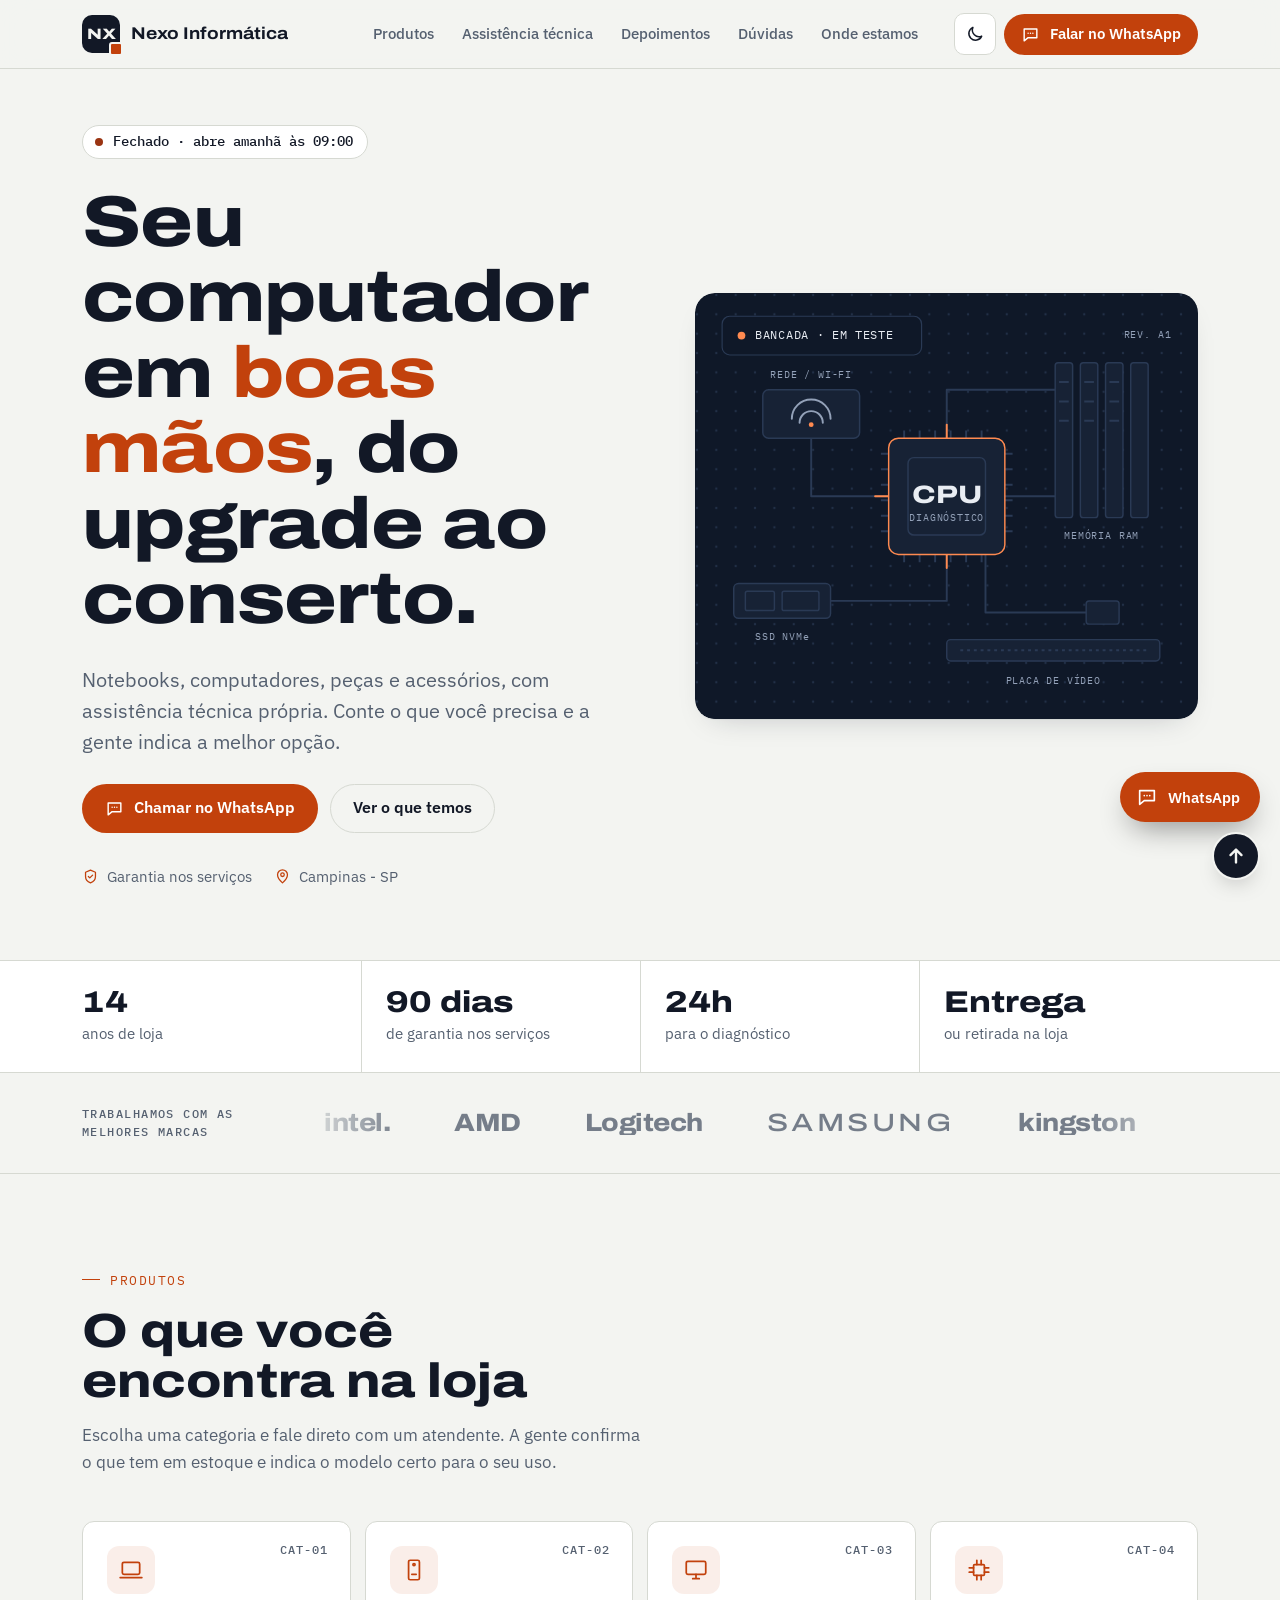
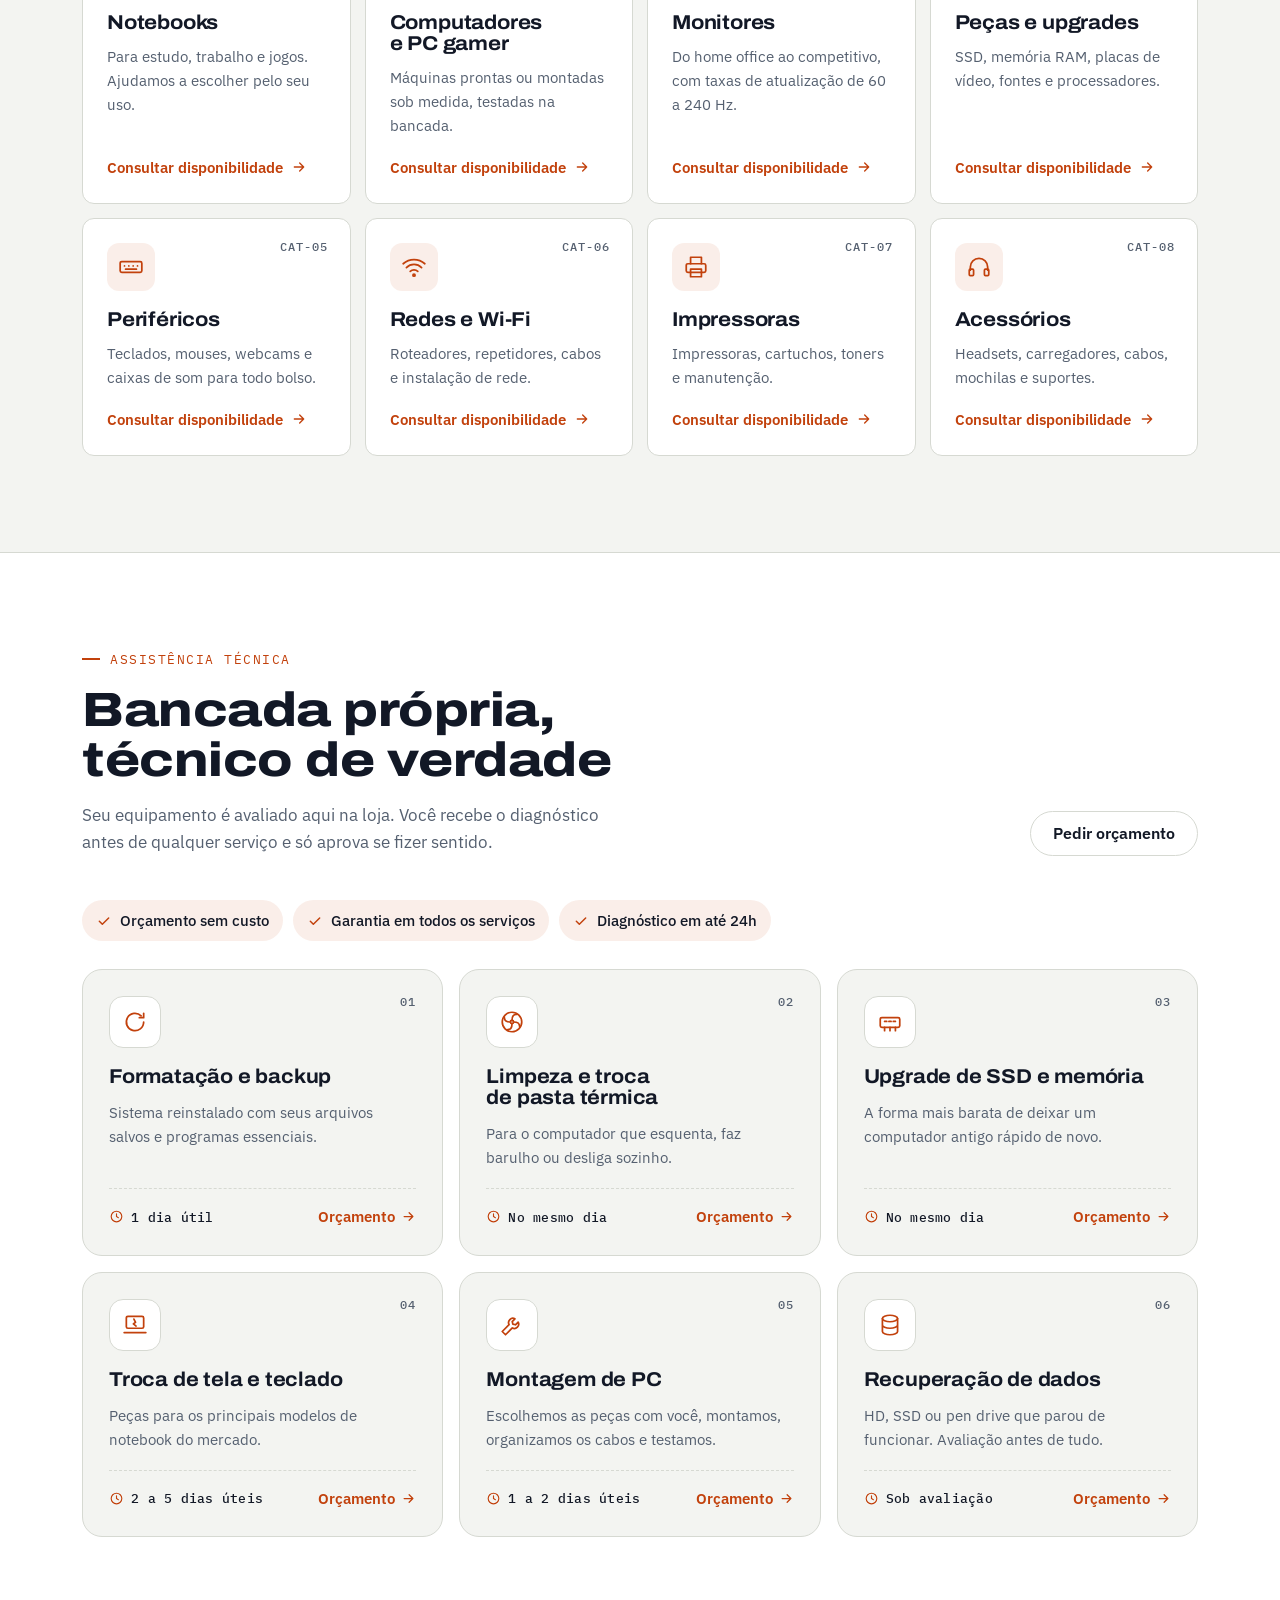
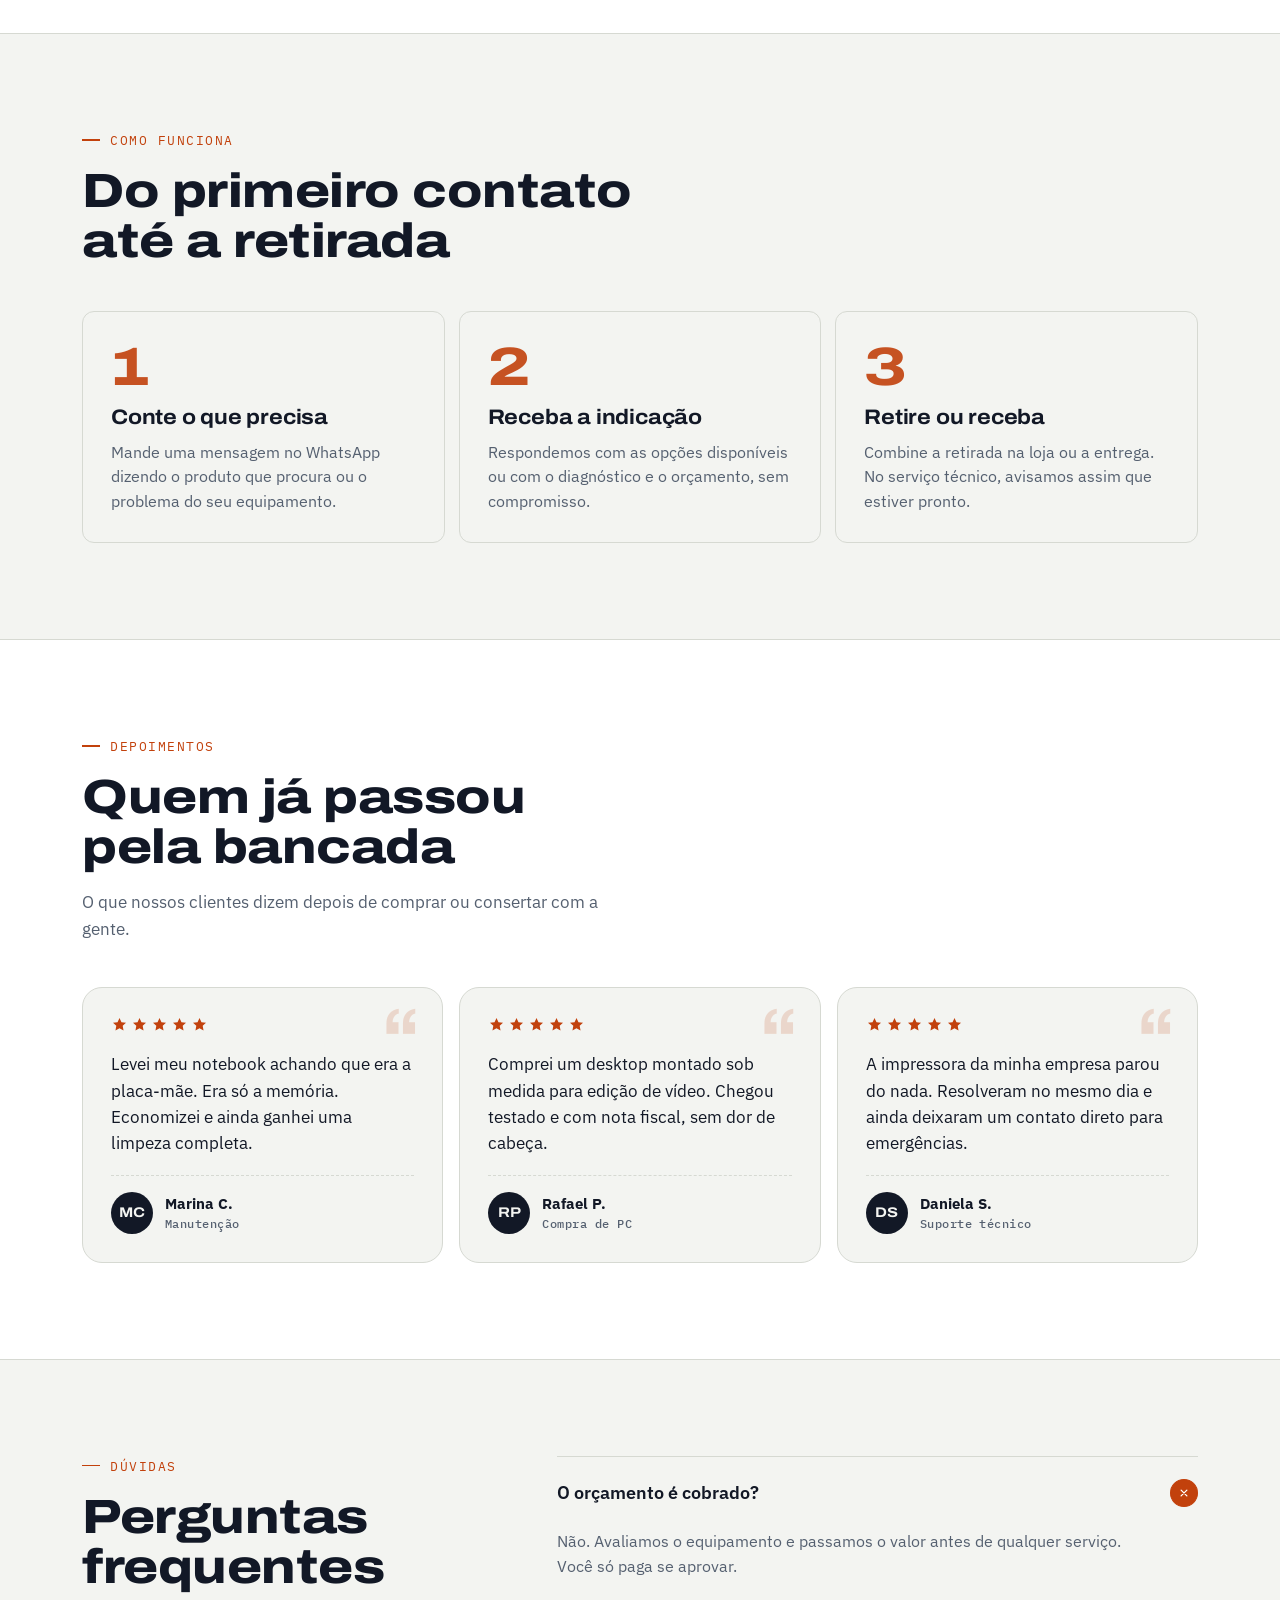
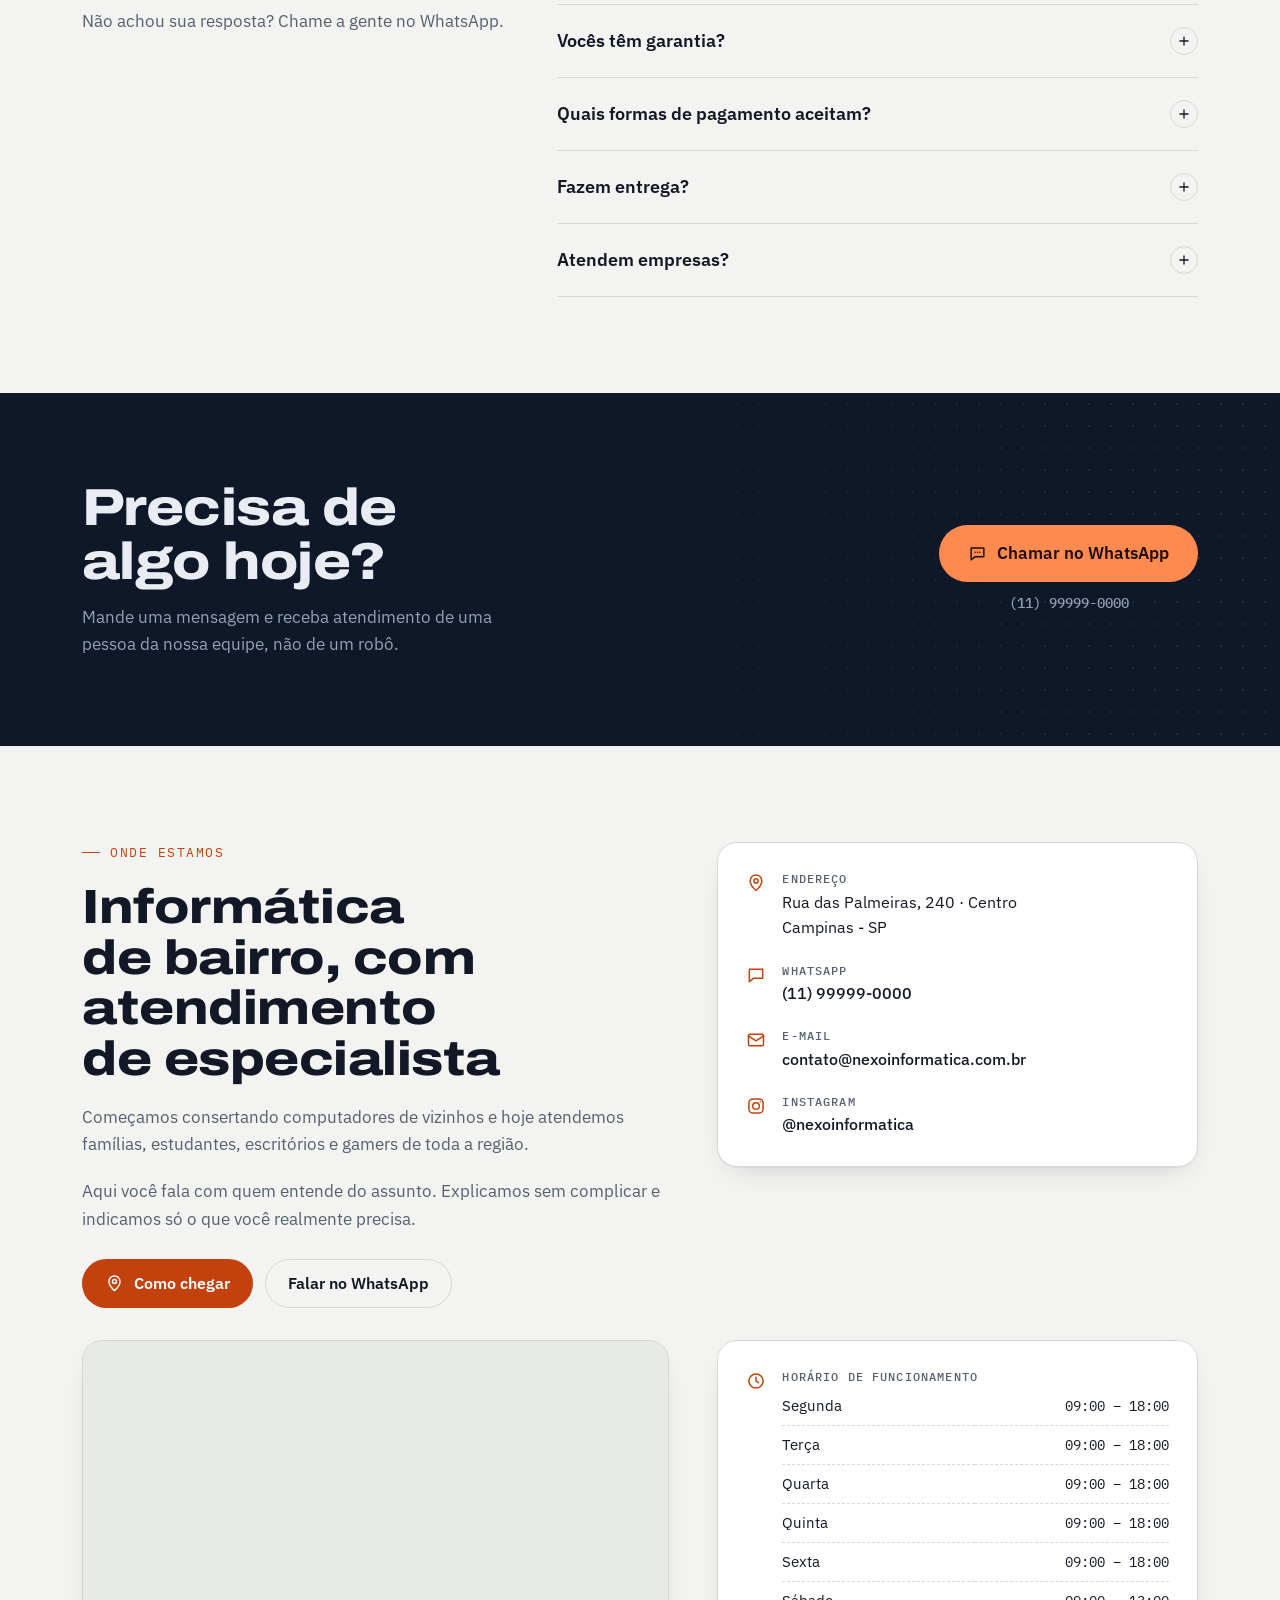
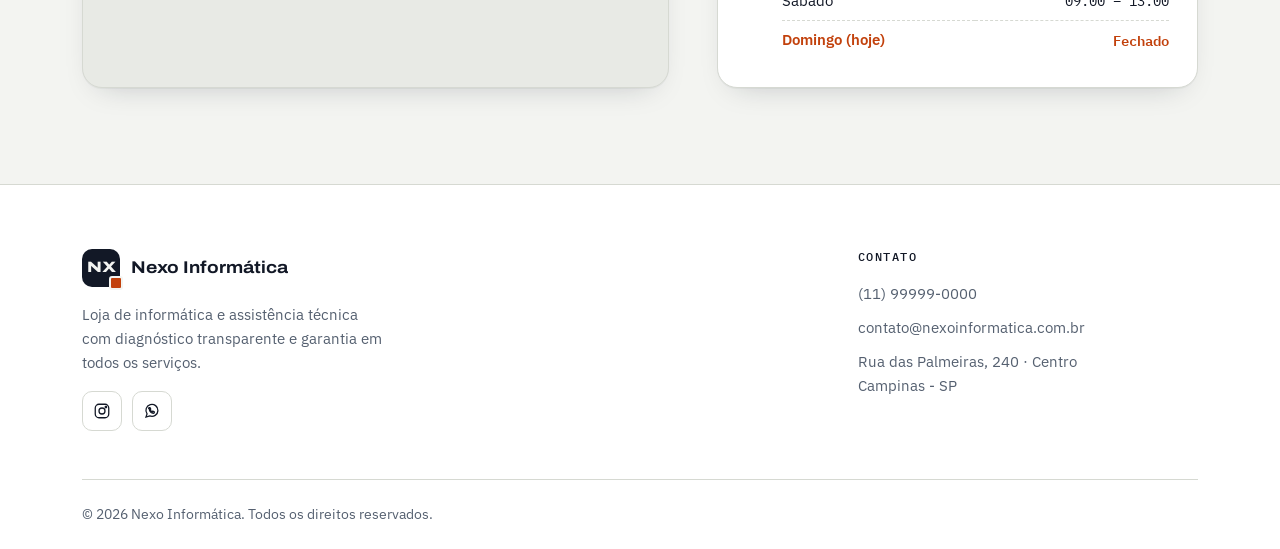
==== final/index.html @ f33d62a4 "Place map beside opening hours and make back-to-top more visible - map is now smaller and sits side " ====
<!doctype html>
<html lang="pt-BR">
<head>
<meta charset="utf-8">
<meta name="viewport" content="width=device-width,initial-scale=1,viewport-fit=cover">
<title>Loja de Informática</title>
<meta name="description" content="Loja de informática: notebooks, computadores, periféricos e assistência técnica. Atendimento pelo WhatsApp.">
<link rel="preconnect" href="https://fonts.googleapis.com">
<link rel="preconnect" href="https://fonts.gstatic.com" crossorigin>
<link rel="stylesheet" href="https://fonts.googleapis.com/css2?family=Archivo:wdth,wght@62..125,400..800&family=IBM+Plex+Mono:wght@400;500&family=IBM+Plex+Sans:wght@400;500;600&display=swap">
<script>
// Aplica o tema salvo antes de desenhar a página (evita "piscar")
try { const t = localStorage.getItem('tema'); if (t) document.documentElement.dataset.theme = t; } catch (e) {}
</script>
<style>
/* Layout: bancada técnica — hero com placa-mãe ilustrada, marcas, catálogo em grade, assistência em cards, depoimentos, FAQ, localização com mapa e rodapé completo */
:root{
  --bg:#F3F4F1;
  --surface:#FFFFFF;
  --surface-2:#E8EAE5;
  --ink:#121826;
  --muted:#556070;
  --line:#D6D9D2;
  --accent:#C2410C;
  --on-accent:#FFFFFF;
  --accent-soft:rgba(194,65,12,.09);
  --ok:#15803D;
  --off:#9A3412;
  --board:#0F1828;
  --board-2:#172235;
  --board-line:#2A3A55;
  --board-ink:#E9EDF3;
  --board-muted:#93A1B8;
  --board-accent:#FF8A50;
  --f-display:"Archivo","Arial Narrow",system-ui,sans-serif;
  --f-body:"IBM Plex Sans",system-ui,-apple-system,"Segoe UI",sans-serif;
  --f-mono:"IBM Plex Mono",ui-monospace,"SFMono-Regular",Menlo,monospace;
  --r-sm:6px; --r-md:12px; --r-lg:20px;
  --shadow:0 1px 0 rgba(18,24,38,.04),0 12px 32px -18px rgba(18,24,38,.28);
  color-scheme:light;
}
@media (prefers-color-scheme: dark){
  :root:not([data-theme="light"]){
    --bg:#10141B; --surface:#161B24; --surface-2:#1D2430; --ink:#EDF0F4; --muted:#9BA5B4; --line:#283041;
    --accent:#FF8A50; --on-accent:#1B0D04; --accent-soft:rgba(255,138,80,.12);
    --ok:#4ADE80; --off:#FDBA74;
    --board:#0A0F18; --board-2:#111827; --board-line:#26344C;
    --shadow:0 1px 0 rgba(0,0,0,.2),0 16px 36px -20px rgba(0,0,0,.7);
    color-scheme:dark;
  }
}
:root[data-theme="dark"]{
  --bg:#10141B; --surface:#161B24; --surface-2:#1D2430; --ink:#EDF0F4; --muted:#9BA5B4; --line:#283041;
  --accent:#FF8A50; --on-accent:#1B0D04; --accent-soft:rgba(255,138,80,.12);
  --ok:#4ADE80; --off:#FDBA74;
  --board:#0A0F18; --board-2:#111827; --board-line:#26344C;
  --shadow:0 1px 0 rgba(0,0,0,.2),0 16px 36px -20px rgba(0,0,0,.7);
  color-scheme:dark;
}

*{box-sizing:border-box;-webkit-tap-highlight-color:transparent}
html{scroll-behavior:smooth;scroll-padding-top:84px}
body{margin:0;background:var(--bg);color:var(--ink);font-family:var(--f-body);font-size:16px;line-height:1.6;-webkit-font-smoothing:antialiased}
a{color:inherit}
h1,h2,h3,h4{font-family:var(--f-display);font-stretch:118%;line-height:1.05;margin:0;text-wrap:balance;letter-spacing:-.01em}
p{margin:0}
ul{margin:0;padding:0;list-style:none}
svg{display:block}
img{max-width:100%}
[hidden]{display:none!important}
:focus-visible{outline:2px solid var(--accent);outline-offset:3px;border-radius:4px}

.wrap{max-width:1180px;margin:0 auto;padding-left:max(16px,env(safe-area-inset-left,0px));padding-right:max(16px,env(safe-area-inset-right,0px))}
@media (min-width:720px){.wrap{padding-left:max(32px,env(safe-area-inset-left,0px));padding-right:max(32px,env(safe-area-inset-right,0px))}}

.eyebrow{font-family:var(--f-mono);font-size:12.5px;letter-spacing:.12em;text-transform:uppercase;color:var(--accent);display:flex;align-items:center;gap:10px}
.eyebrow::before{content:"";width:18px;height:1.5px;background:currentColor}

/* Botões */
.btn{display:inline-flex;align-items:center;justify-content:center;gap:10px;padding:14px 22px;border-radius:999px;font:600 15.5px/1 var(--f-body);text-decoration:none;border:1.5px solid transparent;transition:transform .15s ease,background .15s ease,border-color .15s ease;white-space:nowrap;cursor:pointer}
.btn svg{width:19px;height:19px;flex:none}
.btn-primary{background:var(--accent);color:var(--on-accent)}
.btn-primary:hover{transform:translateY(-1px);filter:brightness(1.06)}
.btn-ghost{border-color:var(--line);color:var(--ink);background:transparent}
.btn-ghost:hover{border-color:var(--ink)}
.btn-sm{padding:10px 16px;font-size:14.5px}

/* Cabeçalho */
.header{position:sticky;top:0;z-index:50;background:color-mix(in srgb,var(--bg) 86%,transparent);backdrop-filter:saturate(1.4) blur(14px);-webkit-backdrop-filter:saturate(1.4) blur(14px);border-bottom:1px solid var(--line)}
@supports not (background:color-mix(in srgb,red 50%,blue)){.header{background:var(--bg)}}
.header .wrap{display:flex;align-items:center;gap:24px;height:68px}
.logo{display:flex;align-items:center;gap:11px;text-decoration:none;min-width:0}
.logo-mark{width:38px;height:38px;border-radius:10px;background:var(--ink);color:var(--bg);display:grid;place-items:center;font:800 15px/1 var(--f-display);font-stretch:125%;flex:none;position:relative}
.logo-mark::after{content:"";position:absolute;right:-3px;bottom:-3px;width:10px;height:10px;border-radius:3px;background:var(--accent);border:2px solid var(--bg)}
.logo-name{font:700 17px/1.1 var(--f-display);font-stretch:112%;white-space:nowrap;overflow:hidden;text-overflow:ellipsis}
.nav{display:flex;gap:4px;margin-left:auto}
.nav a{text-decoration:none;font-size:15px;font-weight:500;color:var(--muted);padding:8px 12px;border-radius:8px}
.nav a:hover{color:var(--ink);background:var(--surface-2)}
.header-actions{display:flex;align-items:center;gap:8px}
.icon-btn{width:42px;height:42px;border-radius:10px;border:1px solid var(--line);background:var(--surface);color:var(--ink);display:grid;place-items:center;cursor:pointer;flex:none}
.icon-btn svg{width:20px;height:20px}
.menu-btn{display:none}
.i-sun{display:none}
:root[data-theme="dark"] .i-sun{display:block}
:root[data-theme="dark"] .i-moon{display:none}
@media (prefers-color-scheme: dark){
  :root:not([data-theme="light"]) .i-sun{display:block}
  :root:not([data-theme="light"]) .i-moon{display:none}
}
@media (max-width:980px){
  .nav{display:none;position:absolute;top:100%;left:0;right:0;flex-direction:column;gap:0;background:var(--bg);border-bottom:1px solid var(--line);padding:8px max(16px,env(safe-area-inset-right,0px)) 16px max(16px,env(safe-area-inset-left,0px))}
  .nav.open{display:flex}
  .nav a{padding:14px 8px;font-size:17px;border-bottom:1px solid var(--line);border-radius:0}
  .header-actions{margin-left:auto}
  .menu-btn{display:grid}
  .header .btn{display:none}
}

/* Hero */
.hero{padding-block:56px 72px;position:relative;overflow:hidden}
.hero .wrap{display:grid;grid-template-columns:1.05fr .95fr;gap:56px;align-items:center}
.hero-copy{min-width:0;display:flex;flex-direction:column;gap:26px}
.status{display:inline-flex;align-items:center;gap:10px;align-self:flex-start;font:500 13.5px/1 var(--f-mono);padding:9px 14px 9px 12px;border-radius:999px;background:var(--surface);border:1px solid var(--line)}
.status i{width:8px;height:8px;border-radius:50%;background:var(--ok);box-shadow:0 0 0 4px color-mix(in srgb,var(--ok) 20%,transparent)}
.status.fechado i{background:var(--off);box-shadow:none}
.hero h1{font-size:clamp(38px,6.2vw,72px);font-weight:800}
.hero h1 em{font-style:normal;color:var(--accent)}
.hero-lead{font-size:clamp(17px,1.9vw,19.5px);color:var(--muted);max-width:52ch}
.hero-ctas{display:flex;flex-wrap:wrap;gap:12px}
.hero-facts{display:flex;flex-wrap:wrap;gap:10px 22px;font-size:14.5px;color:var(--muted);padding-top:6px}
.hero-facts span{display:flex;align-items:center;gap:8px}
.hero-facts svg{width:17px;height:17px;color:var(--accent)}

.board-wrap{min-width:0;position:relative}
.board{width:100%;max-width:100%;height:auto;border-radius:var(--r-lg);box-shadow:var(--shadow)}
.board .b-bg{fill:var(--board)}
.board .b-dot{fill:var(--board-line)}
.board .b-part{fill:var(--board-2);stroke:var(--board-line);stroke-width:1.5}
.board .b-cpu{fill:var(--board-2);stroke:var(--board-accent);stroke-width:1.5}
.board .b-pin{stroke:var(--board-line);stroke-width:2}
.board .b-trace{fill:none;stroke:var(--board-line);stroke-width:2;stroke-linecap:round;stroke-linejoin:round}
.board .b-flow{fill:none;stroke:var(--board-accent);stroke-width:2;stroke-linecap:round;stroke-linejoin:round;stroke-dasharray:14 220;animation:flow 3.6s linear infinite}
.board .b-flow.d2{animation-delay:-1.2s}.board .b-flow.d3{animation-delay:-2.4s}
.board .b-ink{fill:var(--board-ink);font-family:var(--f-mono);font-size:12px;letter-spacing:.06em}
.board .b-muted{fill:var(--board-muted);font-family:var(--f-mono);font-size:10.5px;letter-spacing:.08em}
.board .b-big{fill:var(--board-ink);font-family:var(--f-display);font-weight:800;font-size:26px;font-stretch:125%}
.board .b-tag{fill:var(--board);stroke:var(--board-line);stroke-width:1.2}
.board .b-led{fill:var(--board-accent)}
.board .b-ledpulse{fill:var(--board-accent);animation:pulse 2s ease-in-out infinite}
@keyframes flow{from{stroke-dashoffset:234}to{stroke-dashoffset:0}}
@keyframes pulse{0%,100%{opacity:1}50%{opacity:.25}}
@media (max-width:900px){.hero .wrap{grid-template-columns:1fr;gap:40px}.hero{padding-block:36px 56px}}

/* Faixa de números */
.facts{border-block:1px solid var(--line);background:var(--surface)}
.facts .wrap{display:grid;grid-template-columns:repeat(4,1fr)}
.fact{padding:26px 24px;display:flex;flex-direction:column;gap:4px;border-left:1px solid var(--line);min-width:0}
.fact:first-child{border-left:0;padding-left:0}
.fact b{font:800 30px/1.05 var(--f-display);font-stretch:120%;font-variant-numeric:tabular-nums}
.fact span{color:var(--muted);font-size:14.5px}
@media (max-width:820px){.facts .wrap{grid-template-columns:1fr 1fr}.fact{padding:22px 16px}.fact:nth-child(odd){border-left:0;padding-left:0}.fact:nth-child(-n+2){border-bottom:1px solid var(--line)}}

/* Marcas */
.brands{border-bottom:1px solid var(--line)}
.brands .wrap{display:flex;align-items:center;gap:16px 40px;padding-block:32px}
.brands-label{font:500 12px/1.5 var(--f-mono);letter-spacing:.12em;text-transform:uppercase;color:var(--muted);max-width:170px;flex:none}
.brands-track{flex:1;min-width:0;overflow:hidden;-webkit-mask-image:linear-gradient(90deg,transparent,#000 12%,#000 88%,transparent);mask-image:linear-gradient(90deg,transparent,#000 12%,#000 88%,transparent)}
.brands-list{display:flex;align-items:center;width:max-content;animation:marquee var(--dur,30s) linear infinite}
.brand{flex:none;padding-inline:32px;font:800 25px/1 var(--f-display);font-stretch:112%;letter-spacing:-.02em;color:var(--muted);opacity:.8;white-space:nowrap}
.brand.fino{font-weight:500;letter-spacing:.14em;font-stretch:125%}
@keyframes marquee{from{transform:translateX(0)}to{transform:translateX(-50%)}}
@media (max-width:760px){.brands .wrap{flex-direction:column;align-items:stretch}.brands-track{width:100%}.brand{font-size:21px;padding-inline:22px}}

/* Seções */
.section{padding-block:96px}
.band{background:var(--surface);border-block:1px solid var(--line)}
.section-head{display:flex;flex-wrap:wrap;justify-content:space-between;align-items:flex-end;gap:20px 40px;margin-bottom:44px}
.section-head > div{display:flex;flex-direction:column;gap:16px;max-width:640px;min-width:0}
.section-head h2{font-size:clamp(30px,4.4vw,48px);font-weight:800}
.section-head p{color:var(--muted);font-size:17px;max-width:56ch}
@media (max-width:720px){.section{padding-block:68px}.section-head{margin-bottom:32px}}

/* Produtos */
.cats{display:grid;grid-template-columns:repeat(4,1fr);gap:14px}
@media (max-width:1020px){.cats{grid-template-columns:repeat(2,1fr)}}
@media (max-width:520px){.cats{grid-template-columns:1fr}}
.cat{position:relative;display:flex;flex-direction:column;gap:12px;padding:24px;background:var(--surface);border:1px solid var(--line);border-radius:var(--r-md);text-decoration:none;transition:border-color .2s ease,transform .2s ease,box-shadow .2s ease;min-width:0}
.cat:hover{border-color:var(--accent);transform:translateY(-3px);box-shadow:var(--shadow)}
.cat-ico{width:48px;height:48px;border-radius:12px;background:var(--accent-soft);color:var(--accent);display:grid;place-items:center}
.cat-ico svg{width:26px;height:26px}
.cat-code{position:absolute;top:22px;right:22px;font:500 11.5px/1 var(--f-mono);color:var(--muted);letter-spacing:.08em}
.cat h3{font-size:20px;font-weight:700;font-stretch:110%;margin-top:6px}
.cat p{color:var(--muted);font-size:15px;flex:1}
.cat-link{display:flex;align-items:center;gap:8px;font-weight:600;font-size:14.5px;color:var(--accent);padding-top:6px}
.cat-link svg{width:16px;height:16px;transition:transform .2s ease}
.cat:hover .cat-link svg{transform:translateX(4px)}

/* Assistência técnica */
.trust{display:flex;flex-wrap:wrap;gap:10px;margin-bottom:28px}
.trust span{display:inline-flex;align-items:center;gap:8px;padding:9px 14px;border-radius:999px;background:var(--accent-soft);color:var(--ink);font-size:14.5px;font-weight:500}
.trust svg{width:16px;height:16px;color:var(--accent)}
.svc-grid{display:grid;grid-template-columns:repeat(3,1fr);gap:16px}
@media (max-width:1020px){.svc-grid{grid-template-columns:repeat(2,1fr)}}
@media (max-width:620px){.svc-grid{grid-template-columns:1fr}}
.svc{position:relative;display:flex;flex-direction:column;gap:14px;padding:26px;background:var(--bg);border:1px solid var(--line);border-radius:var(--r-lg);overflow:hidden;min-width:0;transition:border-color .2s ease,transform .2s ease,box-shadow .2s ease}
.svc::before{content:"";position:absolute;inset:0 0 auto;height:3px;background:var(--accent);transform:scaleX(0);transform-origin:left;transition:transform .3s ease}
.svc:hover{border-color:color-mix(in srgb,var(--accent) 45%,var(--line));transform:translateY(-3px);box-shadow:var(--shadow)}
.svc:hover::before{transform:scaleX(1)}
.svc-top{display:flex;justify-content:space-between;align-items:flex-start}
.svc-ico{width:52px;height:52px;border-radius:14px;background:var(--surface);border:1px solid var(--line);color:var(--accent);display:grid;place-items:center;transition:background .2s ease,color .2s ease,border-color .2s ease}
.svc-ico svg{width:26px;height:26px}
.svc:hover .svc-ico{background:var(--accent);color:var(--on-accent);border-color:var(--accent)}
.svc-num{font:500 12px/1 var(--f-mono);color:var(--muted);letter-spacing:.08em}
.svc h3{font-size:20px;font-weight:700;font-stretch:108%;margin-top:4px}
.svc p{color:var(--muted);font-size:15px;flex:1}
.svc-foot{display:flex;flex-wrap:wrap;justify-content:space-between;align-items:center;gap:10px;padding-top:16px;margin-top:4px;border-top:1px dashed var(--line)}
.svc-prazo{display:inline-flex;align-items:center;gap:7px;font:500 12.5px/1 var(--f-mono);color:var(--ink);letter-spacing:.02em}
.svc-prazo svg{width:15px;height:15px;color:var(--accent)}
.svc-cta{display:inline-flex;align-items:center;gap:6px;font-weight:600;font-size:14.5px;color:var(--accent);text-decoration:none}
.svc-cta svg{width:15px;height:15px;transition:transform .2s ease}
.svc-cta:hover svg{transform:translateX(3px)}

/* Como funciona */
.steps{display:grid;grid-template-columns:repeat(3,1fr);gap:14px}
.step{padding:28px;border-radius:var(--r-md);border:1px solid var(--line);display:flex;flex-direction:column;gap:12px;min-width:0}
.step-n{font:800 54px/1 var(--f-display);font-stretch:125%;color:var(--accent);opacity:.9}
.step h3{font-size:21px;font-weight:700;font-stretch:110%}
.step p{color:var(--muted);font-size:15.5px}
@media (max-width:820px){.steps{grid-template-columns:1fr}}

/* Depoimentos */
.testi-grid{display:grid;grid-template-columns:repeat(3,1fr);gap:16px}
@media (max-width:900px){.testi-grid{grid-template-columns:1fr}}
.testi{position:relative;display:flex;flex-direction:column;gap:18px;padding:28px;background:var(--bg);border:1px solid var(--line);border-radius:var(--r-lg);min-width:0}
.testi::after{content:"\201C";position:absolute;top:10px;right:22px;font:800 76px/1 var(--f-display);color:var(--accent);opacity:.16}
.stars{display:flex;gap:3px;color:var(--accent)}
.stars svg{width:17px;height:17px}
.stars .vazia{color:var(--line)}
.testi blockquote{margin:0;font-size:16.5px;line-height:1.6;color:var(--ink);flex:1}
.who{display:flex;align-items:center;gap:12px;padding-top:16px;border-top:1px dashed var(--line)}
.avatar{width:42px;height:42px;border-radius:50%;background:var(--ink);color:var(--bg);display:grid;place-items:center;font:700 14px/1 var(--f-display);font-stretch:115%;flex:none}
.who strong{display:block;font-size:15px}
.who div span{display:block;font:500 12px/1.4 var(--f-mono);color:var(--muted);letter-spacing:.04em}

/* FAQ */
.faq{display:grid;grid-template-columns:.8fr 1.2fr;gap:48px}
.faq-list{display:flex;flex-direction:column;border-top:1px solid var(--line);min-width:0}
.faq details{border-bottom:1px solid var(--line)}
.faq summary{list-style:none;cursor:pointer;display:flex;justify-content:space-between;align-items:center;gap:20px;padding:22px 0;font:600 17.5px/1.35 var(--f-body)}
.faq summary::-webkit-details-marker{display:none}
.faq summary span.pm{flex:none;width:28px;height:28px;border-radius:50%;border:1px solid var(--line);display:grid;place-items:center;transition:transform .2s ease,background .2s ease}
.faq summary span.pm svg{width:14px;height:14px}
.faq details[open] summary span.pm{transform:rotate(45deg);background:var(--accent);color:var(--on-accent);border-color:var(--accent)}
.faq details p{padding:0 48px 24px 0;color:var(--muted);font-size:16px}
@media (max-width:860px){.faq{grid-template-columns:1fr;gap:28px}.faq details p{padding-right:0}}

/* CTA */
.cta{background:var(--board);color:var(--board-ink);position:relative;overflow:hidden}
.cta .wrap{padding-block:88px;display:flex;flex-wrap:wrap;justify-content:space-between;align-items:center;gap:32px;position:relative}
.cta h2{font-size:clamp(30px,4.6vw,52px);font-weight:800;max-width:16ch}
.cta p{color:var(--board-muted);font-size:17px;margin-top:14px;max-width:46ch}
.cta .btn-primary{background:var(--board-accent);color:#1B0D04;padding:18px 28px;font-size:17px}
.cta-num{font:500 14px/1.4 var(--f-mono);color:var(--board-muted);margin-top:12px;text-align:center;user-select:all}
.cta-grid{position:absolute;inset:0;background-image:radial-gradient(var(--board-line) 1.2px,transparent 1.2px);background-size:22px 22px;opacity:.6;mask-image:linear-gradient(90deg,transparent 30%,#000);-webkit-mask-image:linear-gradient(90deg,transparent 30%,#000)}

/* A loja + localização */
.about{display:grid;grid-template-columns:1.1fr .9fr;gap:48px;align-items:start}
.about-copy{display:flex;flex-direction:column;gap:20px;min-width:0}
.about-copy h2{font-size:clamp(30px,4.4vw,48px);font-weight:800}
.about-copy p{color:var(--muted);font-size:17px;max-width:58ch}
.about-ctas{display:flex;flex-wrap:wrap;gap:12px;margin-top:6px}
.card{background:var(--surface);border:1px solid var(--line);border-radius:var(--r-lg);padding:28px;display:flex;flex-direction:column;gap:22px;box-shadow:var(--shadow);min-width:0}
.info-row{display:grid;grid-template-columns:22px 1fr;gap:14px;align-items:start}
.info-row svg{width:20px;height:20px;color:var(--accent);margin-top:2px}
.info-row small{display:block;font:500 11.5px/1.4 var(--f-mono);letter-spacing:.1em;text-transform:uppercase;color:var(--muted);margin-bottom:2px}
.info-row a{text-decoration:none;font-weight:500;overflow-wrap:anywhere}
.info-row a:hover{color:var(--accent)}
.hours{width:100%;border-collapse:collapse;font-size:15px;font-variant-numeric:tabular-nums}
.hours td{padding:7px 0;border-bottom:1px dashed var(--line)}
.hours td:last-child{text-align:right;font-family:var(--f-mono);font-size:14px}
.hours tr:last-child td{border-bottom:0}
.hours tr.hoje td{color:var(--accent);font-weight:600}
.local-row{display:grid;grid-template-columns:1.1fr .9fr;gap:24px 48px;margin-top:32px;align-items:stretch}
.map-frame{border:1px solid var(--line);border-radius:var(--r-lg);overflow:hidden;min-height:300px;background:var(--surface-2);box-shadow:var(--shadow)}
.map-frame iframe{display:block;width:100%;height:100%;min-height:300px;border:0}
@media (max-width:900px){.about{grid-template-columns:1fr;gap:36px}.local-row{grid-template-columns:1fr;margin-top:24px}.local-row .map-frame{order:2}.map-frame,.map-frame iframe{min-height:260px}}

/* Rodapé */
.footer{background:var(--surface);border-top:1px solid var(--line);padding-top:64px;font-size:15px;color:var(--muted)}
.footer-grid{display:grid;grid-template-columns:minmax(0,1fr) minmax(0,340px);gap:40px;padding-bottom:48px}
@media (max-width:640px){.footer-grid{grid-template-columns:1fr;gap:32px}}
.footer-about{display:flex;flex-direction:column;gap:16px;min-width:0}
.footer-about .logo{color:var(--ink)}
.footer-about p{max-width:300px}
.social{display:flex;gap:10px}
.social a{width:40px;height:40px;border-radius:10px;border:1px solid var(--line);display:grid;place-items:center;color:var(--ink);transition:color .2s ease,border-color .2s ease}
.social a:hover{color:var(--accent);border-color:var(--accent)}
.social svg{width:18px;height:18px}
.footer h4{font:500 12px/1.4 var(--f-mono);letter-spacing:.12em;text-transform:uppercase;color:var(--ink);margin-bottom:16px}
.footer ul{display:flex;flex-direction:column;gap:10px}
.footer a{text-decoration:none}
.footer li a:hover{color:var(--accent)}
.footer li{overflow-wrap:anywhere}
.footer-bottom{display:flex;flex-wrap:wrap;justify-content:space-between;gap:10px 32px;padding-block:24px calc(24px + env(safe-area-inset-bottom,0px));border-top:1px solid var(--line);font-size:13.5px}

/* Botão flutuante */
.floats{position:fixed;z-index:70;right:calc(20px + env(safe-area-inset-right,0px));bottom:calc(20px + env(safe-area-inset-bottom,0px));display:flex;flex-direction:column;align-items:flex-end;gap:10px}
.fab{display:flex;align-items:center;gap:10px;padding:14px 20px 14px 16px;border-radius:999px;background:var(--accent);color:var(--on-accent);text-decoration:none;font:600 15px/1 var(--f-body);box-shadow:0 14px 30px -10px rgba(0,0,0,.45);transition:transform .15s ease}
.fab svg{width:22px;height:22px}
.fab:hover{transform:translateY(-2px)}
.to-top{width:48px;height:48px;border-radius:50%;border:2px solid var(--bg);background:var(--ink);color:var(--bg);display:grid;place-items:center;cursor:pointer;padding:0;box-shadow:0 10px 24px -12px rgba(0,0,0,.4);opacity:0;visibility:hidden;transform:translateY(8px);transition:opacity .2s ease,transform .2s ease,visibility .2s}
.to-top.show{opacity:1;visibility:visible;transform:none}
.to-top:hover{background:var(--accent);color:var(--on-accent)}
.to-top svg{width:22px;height:22px}
@media (max-width:520px){.fab span{display:none}.fab{padding:16px}.floats{align-items:center}.footer-bottom{padding-bottom:calc(140px + env(safe-area-inset-bottom,0px))}}

@media (prefers-reduced-motion:reduce){
  *{animation:none!important;transition:none!important}
  html{scroll-behavior:auto}
}
</style>
</head>
<body>

<header class="header">
  <div class="wrap">
    <a class="logo" href="#inicio" aria-label="Início">
      <span class="logo-mark" data-loja="sigla">NX</span>
      <span class="logo-name" data-loja="nome">Nexo Informática</span>
    </a>
    <nav class="nav" id="nav" aria-label="Principal">
      <a href="#produtos">Produtos</a>
      <a href="#servicos">Assistência técnica</a>
      <a href="#depoimentos">Depoimentos</a>
      <a href="#duvidas">Dúvidas</a>
      <a href="#loja">Onde estamos</a>
    </nav>
    <div class="header-actions">
      <button class="icon-btn" id="temaBtn" aria-label="Alternar modo claro/escuro">
        <svg class="i-moon" viewBox="0 0 24 24" fill="none" stroke="currentColor" stroke-width="1.8" stroke-linecap="round" stroke-linejoin="round"><path d="M20 14.5A8 8 0 0 1 9.5 4a8 8 0 1 0 10.5 10.5z"/></svg>
        <svg class="i-sun" viewBox="0 0 24 24" fill="none" stroke="currentColor" stroke-width="1.8" stroke-linecap="round"><circle cx="12" cy="12" r="4"/><path d="M12 2v2M12 20v2M4.9 4.9l1.4 1.4M17.7 17.7l1.4 1.4M2 12h2M20 12h2M4.9 19.1l1.4-1.4M17.7 6.3l1.4-1.4"/></svg>
      </button>
      <a class="btn btn-primary btn-sm" data-wa href="#" target="_blank" rel="noopener">
        <svg viewBox="0 0 24 24" fill="none" stroke="currentColor" stroke-width="1.8" stroke-linecap="round" stroke-linejoin="round"><path d="M4 5h16v11H9l-5 4z"/><path d="M9 10.5h.01M12 10.5h.01M15 10.5h.01"/></svg>
        Falar no WhatsApp
      </a>
      <button class="icon-btn menu-btn" id="menuBtn" aria-label="Abrir menu" aria-expanded="false" aria-controls="nav">
        <svg viewBox="0 0 24 24" fill="none" stroke="currentColor" stroke-width="1.8" stroke-linecap="round"><path d="M4 7h16M4 12h16M4 17h16"/></svg>
      </button>
    </div>
  </div>
</header>

<main id="inicio">
  <!-- HERO com bancada de teste -->
  <section class="hero">
    <div class="wrap">
      <div class="hero-copy">
        <span class="status" id="status"><i></i><span id="statusTxt">Aberto agora</span></span>
        <h1 data-loja-html="titulo">Seu computador em <em>boas mãos</em>, do upgrade ao conserto.</h1>
        <p class="hero-lead" data-loja="subtitulo">Notebooks, computadores, peças e acessórios, com assistência técnica própria.</p>
        <div class="hero-ctas">
          <a class="btn btn-primary" data-wa href="#" target="_blank" rel="noopener">
            <svg viewBox="0 0 24 24" fill="none" stroke="currentColor" stroke-width="1.8" stroke-linecap="round" stroke-linejoin="round"><path d="M4 5h16v11H9l-5 4z"/><path d="M9 10.5h.01M12 10.5h.01M15 10.5h.01"/></svg>
            Chamar no WhatsApp
          </a>
          <a class="btn btn-ghost" href="#produtos">Ver o que temos</a>
        </div>
        <div class="hero-facts">
          <span><svg viewBox="0 0 24 24" fill="none" stroke="currentColor" stroke-width="1.8" stroke-linecap="round" stroke-linejoin="round"><path d="M12 3l7 3v6c0 4.5-3 7.5-7 9-4-1.5-7-4.5-7-9V6z"/><path d="M9 12l2 2 4-4"/></svg>Garantia nos serviços</span>
          <span><svg viewBox="0 0 24 24" fill="none" stroke="currentColor" stroke-width="1.8" stroke-linecap="round" stroke-linejoin="round"><path d="M12 21s-7-6.2-7-11.5A7 7 0 0 1 19 9.5C19 14.8 12 21 12 21z"/><circle cx="12" cy="9.5" r="2.5"/></svg><span data-loja="cidade">Campinas - SP</span></span>
        </div>
      </div>

      <div class="board-wrap" aria-hidden="true">
        <svg class="board" viewBox="0 0 520 440">
          <defs>
            <pattern id="dots" width="20" height="20" patternUnits="userSpaceOnUse"><circle cx="2" cy="2" r="1.2" class="b-dot"/></pattern>
          </defs>
          <rect class="b-bg" width="520" height="440" rx="20"/>
          <rect width="520" height="440" rx="20" fill="url(#dots)" opacity=".7"/>

          <!-- trilhas -->
          <path class="b-trace" d="M260 150 V100 H372"/>
          <path class="b-trace" d="M320 210 H372"/>
          <path class="b-trace" d="M260 270 V318 H140"/>
          <path class="b-trace" d="M200 210 H120 V150"/>
          <path class="b-trace" d="M300 270 V330 H420"/>
          <path class="b-flow" d="M260 150 V100 H372"/>
          <path class="b-flow d2" d="M260 270 V318 H140"/>
          <path class="b-flow d3" d="M200 210 H120 V150"/>

          <!-- CPU -->
          <g>
            <path class="b-pin" d="M216 150v-8M232 150v-8M248 150v-8M264 150v-8M280 150v-8M296 150v-8M216 270v8M232 270v8M248 270v8M264 270v8M280 270v8M296 270v8M200 166h-8M200 182h-8M200 198h-8M200 214h-8M200 230h-8M200 246h-8M320 166h8M320 182h8M320 198h8M320 214h8M320 230h8M320 246h8"/>
            <rect class="b-cpu" x="200" y="150" width="120" height="120" rx="10"/>
            <rect class="b-part" x="220" y="170" width="80" height="80" rx="6"/>
            <text class="b-big" x="260" y="217" text-anchor="middle">CPU</text>
            <text class="b-muted" x="260" y="236" text-anchor="middle">DIAGNÓSTICO</text>
          </g>

          <!-- RAM -->
          <g>
            <rect class="b-part" x="372" y="72" width="18" height="160" rx="3"/>
            <rect class="b-part" x="398" y="72" width="18" height="160" rx="3"/>
            <rect class="b-part" x="424" y="72" width="18" height="160" rx="3"/>
            <rect class="b-part" x="450" y="72" width="18" height="160" rx="3"/>
            <path class="b-pin" d="M376 92h10M376 112h10M376 132h10M402 92h10M402 112h10M402 132h10M428 92h10M428 112h10M428 132h10"/>
            <text class="b-muted" x="420" y="254" text-anchor="middle">MEMÓRIA RAM</text>
          </g>

          <!-- SSD M.2 -->
          <g>
            <rect class="b-part" x="40" y="300" width="100" height="36" rx="5"/>
            <rect class="b-part" x="52" y="308" width="30" height="20" rx="2"/>
            <rect class="b-part" x="90" y="308" width="38" height="20" rx="2"/>
            <text class="b-muted" x="90" y="358" text-anchor="middle">SSD NVMe</text>
          </g>

          <!-- Wi-Fi / rede -->
          <g>
            <rect class="b-part" x="70" y="100" width="100" height="50" rx="6"/>
            <path class="b-trace" d="M100 130a20 20 0 0 1 40 0M108 134a12 12 0 0 1 24 0" style="stroke:var(--board-muted)"/>
            <circle class="b-led" cx="120" cy="136" r="2.5"/>
            <text class="b-muted" x="120" y="88" text-anchor="middle">REDE / WI-FI</text>
          </g>

          <!-- Slot de vídeo -->
          <g>
            <rect class="b-part" x="260" y="358" width="220" height="22" rx="4"/>
            <path class="b-pin" d="M274 369h192" style="stroke-dasharray:3 4"/>
            <text class="b-muted" x="370" y="404" text-anchor="middle">PLACA DE VÍDEO</text>
            <rect class="b-part" x="404" y="318" width="34" height="24" rx="3"/>
          </g>

          <!-- etiqueta -->
          <g>
            <rect class="b-tag" x="28" y="24" width="206" height="40" rx="8"/>
            <circle class="b-ledpulse" cx="48" cy="44" r="4"/>
            <text class="b-ink" x="62" y="48">BANCADA · EM TESTE</text>
          </g>
          <text class="b-muted" x="492" y="46" text-anchor="end">REV. A1</text>
        </svg>
      </div>
    </div>
  </section>

  <section class="facts" aria-label="Destaques">
    <div class="wrap" id="facts"></div>
  </section>

  <!-- MARCAS -->
  <section class="brands" id="marcasSec" aria-label="Marcas">
    <div class="wrap">
      <span class="brands-label">Trabalhamos com as melhores marcas</span>
      <div class="brands-track"><div class="brands-list" id="marcas"></div></div>
    </div>
  </section>

  <!-- PRODUTOS -->
  <section class="section" id="produtos">
    <div class="wrap">
      <div class="section-head">
        <div>
          <span class="eyebrow">Produtos</span>
          <h2>O que você encontra na loja</h2>
          <p>Escolha uma categoria e fale direto com um atendente. A gente confirma o que tem em estoque e indica o modelo certo para o seu uso.</p>
        </div>
      </div>
      <div class="cats" id="cats"></div>
    </div>
  </section>

  <!-- ASSISTÊNCIA TÉCNICA -->
  <section class="section band" id="servicos">
    <div class="wrap">
      <div class="section-head">
        <div>
          <span class="eyebrow">Assistência técnica</span>
          <h2>Bancada própria, técnico de verdade</h2>
          <p>Seu equipamento é avaliado aqui na loja. Você recebe o diagnóstico antes de qualquer serviço e só aprova se fizer sentido.</p>
        </div>
        <a class="btn btn-ghost" data-wa data-msg="Olá! Preciso de assistência técnica." href="#" target="_blank" rel="noopener">Pedir orçamento</a>
      </div>
      <div class="trust" id="trust"></div>
      <div class="svc-grid" id="svcs"></div>
    </div>
  </section>

  <!-- COMO FUNCIONA -->
  <section class="section">
    <div class="wrap">
      <div class="section-head">
        <div>
          <span class="eyebrow">Como funciona</span>
          <h2>Do primeiro contato até a retirada</h2>
        </div>
      </div>
      <div class="steps">
        <div class="step"><span class="step-n">1</span><h3>Conte o que precisa</h3><p>Mande uma mensagem no WhatsApp dizendo o produto que procura ou o problema do seu equipamento.</p></div>
        <div class="step"><span class="step-n">2</span><h3>Receba a indicação</h3><p>Respondemos com as opções disponíveis ou com o diagnóstico e o orçamento, sem compromisso.</p></div>
        <div class="step"><span class="step-n">3</span><h3>Retire ou receba</h3><p>Combine a retirada na loja ou a entrega. No serviço técnico, avisamos assim que estiver pronto.</p></div>
      </div>
    </div>
  </section>

  <!-- DEPOIMENTOS -->
  <section class="section band" id="depoimentos">
    <div class="wrap">
      <div class="section-head">
        <div>
          <span class="eyebrow">Depoimentos</span>
          <h2>Quem já passou pela bancada</h2>
          <p>O que nossos clientes dizem depois de comprar ou consertar com a gente.</p>
        </div>
      </div>
      <div class="testi-grid" id="depos"></div>
    </div>
  </section>

  <!-- FAQ -->
  <section class="section" id="duvidas">
    <div class="wrap faq">
      <div class="section-head" style="margin:0;align-items:flex-start">
        <div>
          <span class="eyebrow">Dúvidas</span>
          <h2>Perguntas frequentes</h2>
          <p>Não achou sua resposta? Chame a gente no WhatsApp.</p>
        </div>
      </div>
      <div class="faq-list" id="faq"></div>
    </div>
  </section>

  <!-- CTA -->
  <section class="cta">
    <div class="cta-grid"></div>
    <div class="wrap">
      <div>
        <h2>Precisa de algo hoje?</h2>
        <p>Mande uma mensagem e receba atendimento de uma pessoa da nossa equipe, não de um robô.</p>
      </div>
      <div>
        <a class="btn btn-primary" data-wa href="#" target="_blank" rel="noopener">
          <svg viewBox="0 0 24 24" fill="none" stroke="currentColor" stroke-width="1.8" stroke-linecap="round" stroke-linejoin="round"><path d="M4 5h16v11H9l-5 4z"/><path d="M9 10.5h.01M12 10.5h.01M15 10.5h.01"/></svg>
          Chamar no WhatsApp
        </a>
        <div class="cta-num" data-loja="whatsappExibicao">(11) 99999-0000</div>
      </div>
    </div>
  </section>

  <!-- A LOJA + MAPA -->
  <section class="section" id="loja">
    <div class="wrap">
      <div class="about">
        <div class="about-copy">
          <span class="eyebrow">Onde estamos</span>
          <h2 data-loja="sobreTitulo">Informática de bairro, com atendimento de especialista</h2>
          <p data-loja="sobreTexto1"></p>
          <p data-loja="sobreTexto2"></p>
          <div class="about-ctas">
            <a class="btn btn-primary" id="mapaBtn" href="#" target="_blank" rel="noopener">
              <svg viewBox="0 0 24 24" fill="none" stroke="currentColor" stroke-width="1.8" stroke-linecap="round" stroke-linejoin="round"><path d="M12 21s-7-6.2-7-11.5A7 7 0 0 1 19 9.5C19 14.8 12 21 12 21z"/><circle cx="12" cy="9.5" r="2.5"/></svg>
              Como chegar
            </a>
            <a class="btn btn-ghost" data-wa href="#" target="_blank" rel="noopener">Falar no WhatsApp</a>
          </div>
        </div>
        <div class="card">
          <div class="info-row">
            <svg viewBox="0 0 24 24" fill="none" stroke="currentColor" stroke-width="1.8" stroke-linecap="round" stroke-linejoin="round"><path d="M12 21s-7-6.2-7-11.5A7 7 0 0 1 19 9.5C19 14.8 12 21 12 21z"/><circle cx="12" cy="9.5" r="2.5"/></svg>
            <div><small>Endereço</small><span data-loja="endereco"></span><br><span data-loja="cidade"></span></div>
          </div>
          <div class="info-row">
            <svg viewBox="0 0 24 24" fill="none" stroke="currentColor" stroke-width="1.8" stroke-linecap="round" stroke-linejoin="round"><path d="M4 5h16v11H9l-5 4z"/></svg>
            <div><small>WhatsApp</small><a data-wa href="#" target="_blank" rel="noopener" data-loja="whatsappExibicao"></a></div>
          </div>
          <div class="info-row" data-se="email">
            <svg viewBox="0 0 24 24" fill="none" stroke="currentColor" stroke-width="1.8" stroke-linecap="round" stroke-linejoin="round"><rect x="3" y="5" width="18" height="14" rx="2"/><path d="M3 7l9 6 9-6"/></svg>
            <div><small>E-mail</small><a data-email href="#" data-loja="email"></a></div>
          </div>
          <div class="info-row" data-se="instagram">
            <svg viewBox="0 0 24 24" fill="none" stroke="currentColor" stroke-width="1.8" stroke-linecap="round" stroke-linejoin="round"><rect x="3.5" y="3.5" width="17" height="17" rx="5"/><circle cx="12" cy="12" r="4"/><path d="M17 7h.01"/></svg>
            <div><small>Instagram</small><a data-insta href="#" target="_blank" rel="noopener" data-loja="instagram"></a></div>
          </div>
        </div>
      </div>
      <div class="local-row">
        <div class="map-frame">
          <iframe id="mapa" loading="lazy" referrerpolicy="no-referrer-when-downgrade" title="Mapa de localização da loja"></iframe>
        </div>
        <div class="card">
          <div class="info-row">
            <svg viewBox="0 0 24 24" fill="none" stroke="currentColor" stroke-width="1.8" stroke-linecap="round" stroke-linejoin="round"><circle cx="12" cy="12" r="8.5"/><path d="M12 7.5V12l3 2"/></svg>
            <div style="min-width:0"><small>Horário de funcionamento</small><table class="hours" id="hours"></table></div>
          </div>
        </div>
      </div>
    </div>
  </section>
</main>

<!-- RODAPÉ -->
<footer class="footer">
  <div class="wrap">
    <div class="footer-grid">
      <div class="footer-about">
        <a class="logo" href="#inicio">
          <span class="logo-mark" data-loja="sigla">NX</span>
          <span class="logo-name" data-loja="nome">Nexo Informática</span>
        </a>
        <p data-loja="rodapeTexto"></p>
        <div class="social">
          <a data-se="instagram" data-insta href="#" target="_blank" rel="noopener" aria-label="Instagram"><svg viewBox="0 0 24 24" fill="none" stroke="currentColor" stroke-width="1.7"><rect x="3" y="3" width="18" height="18" rx="5"/><circle cx="12" cy="12" r="4"/><circle cx="17.2" cy="6.8" r="1"/></svg></a>
          <a data-se="facebook" id="fbLink" href="#" target="_blank" rel="noopener" aria-label="Facebook"><svg viewBox="0 0 24 24" fill="none" stroke="currentColor" stroke-width="1.7"><path d="M14 9h3V6h-3a4 4 0 0 0-4 4v2H7v3h3v6h3v-6h3l1-3h-4v-2a1 1 0 0 1 1-1z"/></svg></a>
          <a data-wa href="#" target="_blank" rel="noopener" aria-label="WhatsApp"><svg viewBox="0 0 24 24" fill="none" stroke="currentColor" stroke-width="1.7"><path d="M4 20l1.4-4.2A8 8 0 1 1 9 18.6z"/><path d="M8.5 9.5c0 3 2.5 5.5 5.5 5.5.6 0 1.1-.4 1.1-1v-.8l-2-1-.6.9a5 5 0 0 1-3.1-3.1l.9-.6-1-2h-.8c-.6 0-1 .5-1 1.1z"/></svg></a>
        </div>
      </div>
      <div>
        <h4>Contato</h4>
        <ul>
          <li><a data-wa href="#" target="_blank" rel="noopener" data-loja="whatsappExibicao"></a></li>
          <li data-se="email"><a data-email href="#" data-loja="email"></a></li>
          <li><span data-loja="endereco"></span><br><span data-loja="cidade"></span></li>
        </ul>
      </div>
    </div>
    <div class="footer-bottom">
      <span>© <span id="ano">2026</span> <span data-loja="nome">Nexo Informática</span>. Todos os direitos reservados.<span id="cnpj"></span></span>
      <span id="credito"></span>
    </div>
  </div>
</footer>

<div class="floats">
<a class="fab" data-wa href="#" target="_blank" rel="noopener" aria-label="Falar no WhatsApp">
  <svg viewBox="0 0 24 24" fill="none" stroke="currentColor" stroke-width="1.8" stroke-linecap="round" stroke-linejoin="round"><path d="M4 5h16v11H9l-5 4z"/><path d="M9 10.5h.01M12 10.5h.01M15 10.5h.01"/></svg>
  <span>WhatsApp</span>
</a>
<button class="to-top" id="topoBtn" aria-label="Voltar ao topo">
  <svg viewBox="0 0 24 24" fill="none" stroke="currentColor" stroke-width="2" stroke-linecap="round" stroke-linejoin="round"><path d="M12 19V5M6 11l6-6 6 6" stroke-width="2.6"/></svg>
</button>
</div>

<script>
/* =====================================================================
   CONFIGURAÇÃO DA LOJA — edite só este bloco para cada cliente
   ===================================================================== */
const LOJA = {
  nome: "Nexo Informática",
  sigla: "NX",                       // 2 letras no ícone do logo
  whatsapp: "5511999990000",         // DDI + DDD + número, só dígitos
  whatsappExibicao: "(11) 99999-0000",
  mensagemPadrao: "Olá! Vim pelo site e gostaria de atendimento.",
  email: "contato@nexoinformatica.com.br", // deixe "" para esconder
  instagram: "@nexoinformatica",     // deixe "" para esconder
  facebook: "",                      // link completo, ex.: "https://facebook.com/sualoja" ("" esconde)
  endereco: "Rua das Palmeiras, 240 · Centro",
  cidade: "Campinas - SP",
  // Mapa: deixe "" para gerar pelo endereço acima, ou cole o link de
  // Google Maps > Compartilhar > Incorporar um mapa (só o que está dentro de src="...")
  mapa: "",
  cnpj: "",                          // ex.: "00.000.000/0001-00"
  desde: 2012,                       // ano de abertura
  credito: "",                       // ex.: "Site por Sua Agência"

  // Cores de destaque (tema claro e tema escuro)
  cor: "#C2410C",
  corEscuro: "#FF8A50",

  titulo: 'Seu computador em <em>boas mãos</em>, do upgrade ao conserto.',
  subtitulo: "Notebooks, computadores, peças e acessórios, com assistência técnica própria. Conte o que você precisa e a gente indica a melhor opção.",
  sobreTitulo: "Informática de bairro, com atendimento de especialista",
  sobreTexto1: "Começamos consertando computadores de vizinhos e hoje atendemos famílias, estudantes, escritórios e gamers de toda a região.",
  sobreTexto2: "Aqui você fala com quem entende do assunto. Explicamos sem complicar e indicamos só o que você realmente precisa.",
  rodapeTexto: "Loja de informática e assistência técnica com diagnóstico transparente e garantia em todos os serviços.",

  // Horários: domingo a sábado. null = fechado
  horarios: [null, ["09:00","18:00"], ["09:00","18:00"], ["09:00","18:00"], ["09:00","18:00"], ["09:00","18:00"], ["09:00","13:00"]],

  destaques: [
    { valor: "auto", rotulo: "anos de loja" },   // "auto" calcula pelo ano de abertura
    { valor: "90 dias", rotulo: "de garantia nos serviços" },
    { valor: "24h", rotulo: "para o diagnóstico" },
    { valor: "Entrega", rotulo: "ou retirada na loja" }
  ],

  // Marcas: texto simples, ou { nome: "...", fino: true } para letra fina e espaçada. [] esconde a faixa
  marcas: ["intel.", "AMD", "Logitech", { nome: "SAMSUNG", fino: true }, "kingston"],

  // Ícones disponíveis: notebook, desktop, monitor, perifericos, componentes, redes, impressora, acessorios
  produtos: [
    { icone: "notebook",    titulo: "Notebooks",               texto: "Para estudo, trabalho e jogos. Ajudamos a escolher pelo seu uso." },
    { icone: "desktop",     titulo: "Computadores e PC gamer", texto: "Máquinas prontas ou montadas sob medida, testadas na bancada." },
    { icone: "monitor",     titulo: "Monitores",               texto: "Do home office ao competitivo, com taxas de atualização de 60 a 240 Hz." },
    { icone: "componentes", titulo: "Peças e upgrades",        texto: "SSD, memória RAM, placas de vídeo, fontes e processadores." },
    { icone: "perifericos", titulo: "Periféricos",             texto: "Teclados, mouses, webcams e caixas de som para todo bolso." },
    { icone: "redes",       titulo: "Redes e Wi-Fi",           texto: "Roteadores, repetidores, cabos e instalação de rede." },
    { icone: "impressora",  titulo: "Impressoras",             texto: "Impressoras, cartuchos, toners e manutenção." },
    { icone: "acessorios",  titulo: "Acessórios",              texto: "Headsets, carregadores, cabos, mochilas e suportes." }
  ],

  // Selos exibidos acima dos serviços
  garantias: ["Orçamento sem custo", "Garantia em todos os serviços", "Diagnóstico em até 24h"],

  // Ícones disponíveis: formatacao, limpeza, upgrade, tela, montagem, dados
  servicos: [
    { icone: "formatacao", titulo: "Formatação e backup",              texto: "Sistema reinstalado com seus arquivos salvos e programas essenciais.", prazo: "1 dia útil" },
    { icone: "limpeza",    titulo: "Limpeza e troca de pasta térmica", texto: "Para o computador que esquenta, faz barulho ou desliga sozinho.", prazo: "No mesmo dia" },
    { icone: "upgrade",    titulo: "Upgrade de SSD e memória",         texto: "A forma mais barata de deixar um computador antigo rápido de novo.", prazo: "No mesmo dia" },
    { icone: "tela",       titulo: "Troca de tela e teclado",          texto: "Peças para os principais modelos de notebook do mercado.", prazo: "2 a 5 dias úteis" },
    { icone: "montagem",   titulo: "Montagem de PC",                   texto: "Escolhemos as peças com você, montamos, organizamos os cabos e testamos.", prazo: "1 a 2 dias úteis" },
    { icone: "dados",      titulo: "Recuperação de dados",             texto: "HD, SSD ou pen drive que parou de funcionar. Avaliação antes de tudo.", prazo: "Sob avaliação" }
  ],

  // Depoimentos: troque pelos comentários reais dos clientes. nota de 1 a 5
  depoimentos: [
    { nome: "Marina C.",  tipo: "Manutenção",      nota: 5, texto: "Levei meu notebook achando que era a placa-mãe. Era só a memória. Economizei e ainda ganhei uma limpeza completa." },
    { nome: "Rafael P.",  tipo: "Compra de PC",    nota: 5, texto: "Comprei um desktop montado sob medida para edição de vídeo. Chegou testado e com nota fiscal, sem dor de cabeça." },
    { nome: "Daniela S.", tipo: "Suporte técnico", nota: 5, texto: "A impressora da minha empresa parou do nada. Resolveram no mesmo dia e ainda deixaram um contato direto para emergências." }
  ],

  faq: [
    { p: "O orçamento é cobrado?", r: "Não. Avaliamos o equipamento e passamos o valor antes de qualquer serviço. Você só paga se aprovar." },
    { p: "Vocês têm garantia?", r: "Sim. Todos os serviços têm garantia e os produtos seguem a garantia do fabricante, com nosso suporte." },
    { p: "Quais formas de pagamento aceitam?", r: "Pix, dinheiro e cartões de débito e crédito, com parcelamento. Consulte as condições pelo WhatsApp." },
    { p: "Fazem entrega?", r: "Sim, entregamos na cidade e região. Também é possível retirar na loja." },
    { p: "Atendem empresas?", r: "Sim. Fazemos manutenção, montagem de rede e venda de equipamentos para escritórios e comércios." }
  ]
};
/* ===================================================================== */

const ICONES = {
  notebook:'<rect x="4" y="5" width="16" height="11" rx="1.5"/><path d="M2 19h20"/>',
  desktop:'<rect x="7" y="3" width="10" height="18" rx="1.5"/><circle cx="12" cy="7" r="1"/><path d="M10 16h4"/>',
  monitor:'<rect x="3" y="4" width="18" height="12" rx="1.5"/><path d="M9 20h6M12 16v4"/>',
  perifericos:'<rect x="2" y="7" width="20" height="10" rx="1.5"/><path d="M6 11h.01M10 11h.01M14 11h.01M18 11h.01M7 14h10"/>',
  componentes:'<rect x="7" y="7" width="10" height="10" rx="1"/><path d="M10 3v4M14 3v4M10 17v4M14 17v4M3 10h4M3 14h4M17 10h4M17 14h4"/>',
  redes:'<path d="M2 9a15 15 0 0 1 20 0M5 12.5a10 10 0 0 1 14 0M8.5 16a5 5 0 0 1 7 0"/><circle cx="12" cy="19.5" r="1"/>',
  impressora:'<path d="M7 9V3h10v6"/><rect x="3" y="9" width="18" height="8" rx="1.5"/><path d="M7 14h10v7H7z"/>',
  acessorios:'<path d="M4 15v-3a8 8 0 0 1 16 0v3"/><rect x="3" y="14" width="4" height="6" rx="1"/><rect x="17" y="14" width="4" height="6" rx="1"/>',
  formatacao:'<path d="M20 12a8 8 0 1 1-2.34-5.66"/><path d="M20 4v4h-4"/>',
  limpeza:'<circle cx="12" cy="12" r="9"/><circle cx="12" cy="12" r="1.5"/><path d="M12 10.5C12 7 13.5 5 16 5M13.5 12c3.5 0 5.5 1.5 5.5 4M12 13.5c0 3.5-1.5 5.5-4 5.5M10.5 12C7 12 5 10.5 5 8"/>',
  upgrade:'<rect x="3" y="8" width="18" height="9" rx="1.5"/><path d="M7 17v3M12 17v3M17 17v3M7 11.5h2M11 11.5h2M15 11.5h2"/>',
  tela:'<rect x="4" y="4" width="16" height="11" rx="1.5"/><path d="M2 19h20M11 6.5l1.5 3-2 1.5 2.5 2"/>',
  montagem:'<path d="M14.7 6.3a4 4 0 0 0-5.4 5.4L3 18l3 3 6.3-6.3a4 4 0 0 0 5.4-5.4l-2.5 2.5-2.4-.6-.6-2.4z"/>',
  dados:'<ellipse cx="12" cy="6" rx="7" ry="3"/><path d="M5 6v12c0 1.7 3.1 3 7 3s7-1.3 7-3V6M5 12c0 1.7 3.1 3 7 3s7-1.3 7-3"/>'
};
const SETA = '<svg viewBox="0 0 24 24" fill="none" stroke="currentColor" stroke-width="2" stroke-linecap="round" stroke-linejoin="round"><path d="M5 12h14M13 6l6 6-6 6"/></svg>';
const RELOGIO = '<svg viewBox="0 0 24 24" fill="none" stroke="currentColor" stroke-width="1.8" stroke-linecap="round"><circle cx="12" cy="12" r="8.5"/><path d="M12 7.5V12l3 2"/></svg>';
const CHECK = '<svg viewBox="0 0 24 24" fill="none" stroke="currentColor" stroke-width="2.2" stroke-linecap="round" stroke-linejoin="round"><path d="M5 12.5l4.5 4.5L19 7.5"/></svg>';
const ESTRELA = '<svg viewBox="0 0 24 24" fill="currentColor"><path d="M12 2.8l2.8 5.9 6.4.8-4.7 4.4 1.2 6.4L12 17.2l-5.7 3.1 1.2-6.4-4.7-4.4 6.4-.8z"/></svg>';
const svg = p => `<svg viewBox="0 0 24 24" fill="none" stroke="currentColor" stroke-width="1.6" stroke-linecap="round" stroke-linejoin="round">${p}</svg>`;
const esc = s => String(s).replace(/[&<>"]/g, c => ({'&':'&amp;','<':'&lt;','>':'&gt;','"':'&quot;'}[c]));
const wa = msg => `https://wa.me/${LOJA.whatsapp}?text=${encodeURIComponent(msg || LOJA.mensagemPadrao)}`;
const $ = id => document.getElementById(id);

// Cores
(function(){
  const st = document.createElement('style');
  st.textContent = `:root{--accent:${LOJA.cor}}
  @media (prefers-color-scheme: dark){:root:not([data-theme="light"]){--accent:${LOJA.corEscuro}}}
  :root[data-theme="dark"]{--accent:${LOJA.corEscuro}}`;
  document.head.appendChild(st);
})();

// Textos simples
document.querySelectorAll('[data-loja]').forEach(el => { const v = LOJA[el.dataset.loja]; if (v != null) el.textContent = v; });
document.querySelectorAll('[data-loja-html]').forEach(el => { const v = LOJA[el.dataset.lojaHtml]; if (v) el.innerHTML = v; });
document.title = `${LOJA.nome} · Loja e assistência técnica`;
$('ano').textContent = new Date().getFullYear();
if (LOJA.cnpj) $('cnpj').textContent = ' CNPJ ' + LOJA.cnpj;
if (LOJA.credito) $('credito').textContent = LOJA.credito;

// Itens opcionais: escondidos quando o campo estiver vazio
document.querySelectorAll('[data-se]').forEach(el => { if (!LOJA[el.dataset.se]) el.hidden = true; });
document.querySelectorAll('[data-insta]').forEach(a => a.href = 'https://instagram.com/' + LOJA.instagram.replace('@', ''));
document.querySelectorAll('[data-email]').forEach(a => a.href = 'mailto:' + LOJA.email);
if (LOJA.facebook) $('fbLink').href = LOJA.facebook;

// Mapa
const enderecoCompleto = `${LOJA.endereco}, ${LOJA.cidade}`;
$('mapaBtn').href = 'https://www.google.com/maps/search/?api=1&query=' + encodeURIComponent(`${LOJA.nome}, ${enderecoCompleto}`);
$('mapa').src = LOJA.mapa || 'https://www.google.com/maps?q=' + encodeURIComponent(enderecoCompleto) + '&output=embed';

// Destaques
$('facts').innerHTML = LOJA.destaques.map(d => {
  const v = d.valor === 'auto' ? (new Date().getFullYear() - LOJA.desde) + '' : d.valor;
  return `<div class="fact"><b>${esc(v)}</b><span>${esc(d.rotulo)}</span></div>`;
}).join('');

// Marcas
// Carrossel: a lista é repetida até encher a faixa e depois duplicada,
// assim a animação volta ao início sem "pulo"
if (LOJA.marcas.length) {
  const item = m => {
    const o = typeof m === 'string' ? { nome: m } : m;
    return `<span class="brand${o.fino ? ' fino' : ''}">${esc(o.nome)}</span>`;
  };
  const vezes = Math.max(2, Math.ceil(10 / LOJA.marcas.length));
  const metade = Array.from({ length: vezes }, () => LOJA.marcas.map(item).join('')).join('');
  const lista = $('marcas');
  lista.innerHTML = metade + `<span style="display:contents" aria-hidden="true">${metade}</span>`;
  lista.style.setProperty('--dur', (LOJA.marcas.length * vezes * 3) + 's'); // velocidade constante
} else $('marcasSec').hidden = true;

// Produtos
$('cats').innerHTML = LOJA.produtos.map((p, i) => `
  <a class="cat" data-wa data-msg="${esc('Olá! Vim pelo site e quero saber sobre ' + p.titulo.toLowerCase() + '.')}" href="#" target="_blank" rel="noopener">
    <span class="cat-code">CAT-${String(i + 1).padStart(2, '0')}</span>
    <span class="cat-ico">${svg(ICONES[p.icone] || ICONES.componentes)}</span>
    <h3>${esc(p.titulo)}</h3>
    <p>${esc(p.texto)}</p>
    <span class="cat-link">Consultar disponibilidade ${SETA}</span>
  </a>`).join('');

// Assistência técnica
$('trust').innerHTML = LOJA.garantias.map(g => `<span>${CHECK}${esc(g)}</span>`).join('');
$('svcs').innerHTML = LOJA.servicos.map((s, i) => `
  <article class="svc">
    <div class="svc-top">
      <span class="svc-ico">${svg(ICONES[s.icone] || ICONES.montagem)}</span>
      <span class="svc-num">${String(i + 1).padStart(2, '0')}</span>
    </div>
    <h3>${esc(s.titulo)}</h3>
    <p>${esc(s.texto)}</p>
    <div class="svc-foot">
      <span class="svc-prazo">${RELOGIO}${esc(s.prazo)}</span>
      <a class="svc-cta" data-wa data-msg="${esc('Olá! Quero um orçamento de ' + s.titulo.toLowerCase() + '.')}" href="#" target="_blank" rel="noopener">Orçamento ${SETA}</a>
    </div>
  </article>`).join('');

// Depoimentos
const iniciais = n => n.split(/\s+/).filter(Boolean).slice(0, 2).map(p => p[0]).join('').toUpperCase();
$('depos').innerHTML = LOJA.depoimentos.map(d => {
  const nota = Math.max(1, Math.min(5, d.nota || 5));
  const estrelas = Array.from({ length: 5 }, (_, i) => `<span class="${i < nota ? '' : 'vazia'}">${ESTRELA}</span>`).join('');
  return `<figure class="testi" style="margin:0">
    <div class="stars" role="img" aria-label="Nota ${nota} de 5">${estrelas}</div>
    <blockquote>${esc(d.texto)}</blockquote>
    <figcaption class="who"><span class="avatar">${esc(iniciais(d.nome))}</span><div><strong>${esc(d.nome)}</strong><span>${esc(d.tipo)}</span></div></figcaption>
  </figure>`;
}).join('');

// FAQ
const MAIS = '<svg viewBox="0 0 24 24" fill="none" stroke="currentColor" stroke-width="2.2" stroke-linecap="round"><path d="M12 5v14M5 12h14"/></svg>';
$('faq').innerHTML = LOJA.faq.map((f, i) => `
  <details${i === 0 ? ' open' : ''}><summary>${esc(f.p)}<span class="pm">${MAIS}</span></summary><p>${esc(f.r)}</p></details>`).join('');

// Links do WhatsApp
document.querySelectorAll('[data-wa]').forEach(a => a.href = wa(a.dataset.msg));

// Horários + status
(function(){
  const dias = ['Domingo','Segunda','Terça','Quarta','Quinta','Sexta','Sábado'];
  const curtos = ['dom','seg','ter','qua','qui','sex','sáb'];
  const agora = new Date(), hoje = agora.getDay();
  const min = h => { const [a, b] = h.split(':').map(Number); return a * 60 + b; };
  const ordem = [1,2,3,4,5,6,0];
  $('hours').innerHTML = ordem.map(d => {
    const h = LOJA.horarios[d];
    return `<tr class="${d === hoje ? 'hoje' : ''}"><td>${dias[d]}${d === hoje ? ' (hoje)' : ''}</td><td>${h ? h[0] + ' – ' + h[1] : 'Fechado'}</td></tr>`;
  }).join('');
  const m = agora.getHours() * 60 + agora.getMinutes();
  const h = LOJA.horarios[hoje];
  const el = $('status'), tx = $('statusTxt');
  if (h && m >= min(h[0]) && m < min(h[1])) { tx.textContent = `Aberto agora · até ${h[1]}`; return; }
  el.classList.add('fechado');
  if (h && m < min(h[0])) { tx.textContent = `Fechado · abre hoje às ${h[0]}`; return; }
  for (let i = 1; i <= 7; i++) {
    const d = (hoje + i) % 7, hh = LOJA.horarios[d];
    if (hh) { tx.textContent = `Fechado · abre ${i === 1 ? 'amanhã' : curtos[d]} às ${hh[0]}`; return; }
  }
  tx.textContent = 'Fechado';
})();

// Modo claro / escuro
$('temaBtn').addEventListener('click', () => {
  const root = document.documentElement;
  const escuro = root.dataset.theme ? root.dataset.theme === 'dark' : matchMedia('(prefers-color-scheme: dark)').matches;
  const novo = escuro ? 'light' : 'dark';
  root.dataset.theme = novo;
  try { localStorage.setItem('tema', novo); } catch (e) {}
});

// Voltar ao topo
(function(){
  const b = $('topoBtn');
  const ver = () => b.classList.toggle('show', scrollY > 600);
  addEventListener('scroll', ver, { passive: true }); ver();
  b.addEventListener('click', () => scrollTo({ top: 0 }));
})();

// Menu mobile
(function(){
  const b = $('menuBtn'), n = $('nav');
  b.addEventListener('click', () => { const o = n.classList.toggle('open'); b.setAttribute('aria-expanded', o); });
  n.querySelectorAll('a').forEach(a => a.addEventListener('click', () => { n.classList.remove('open'); b.setAttribute('aria-expanded', false); }));
})();
</script>
</body>
</html>
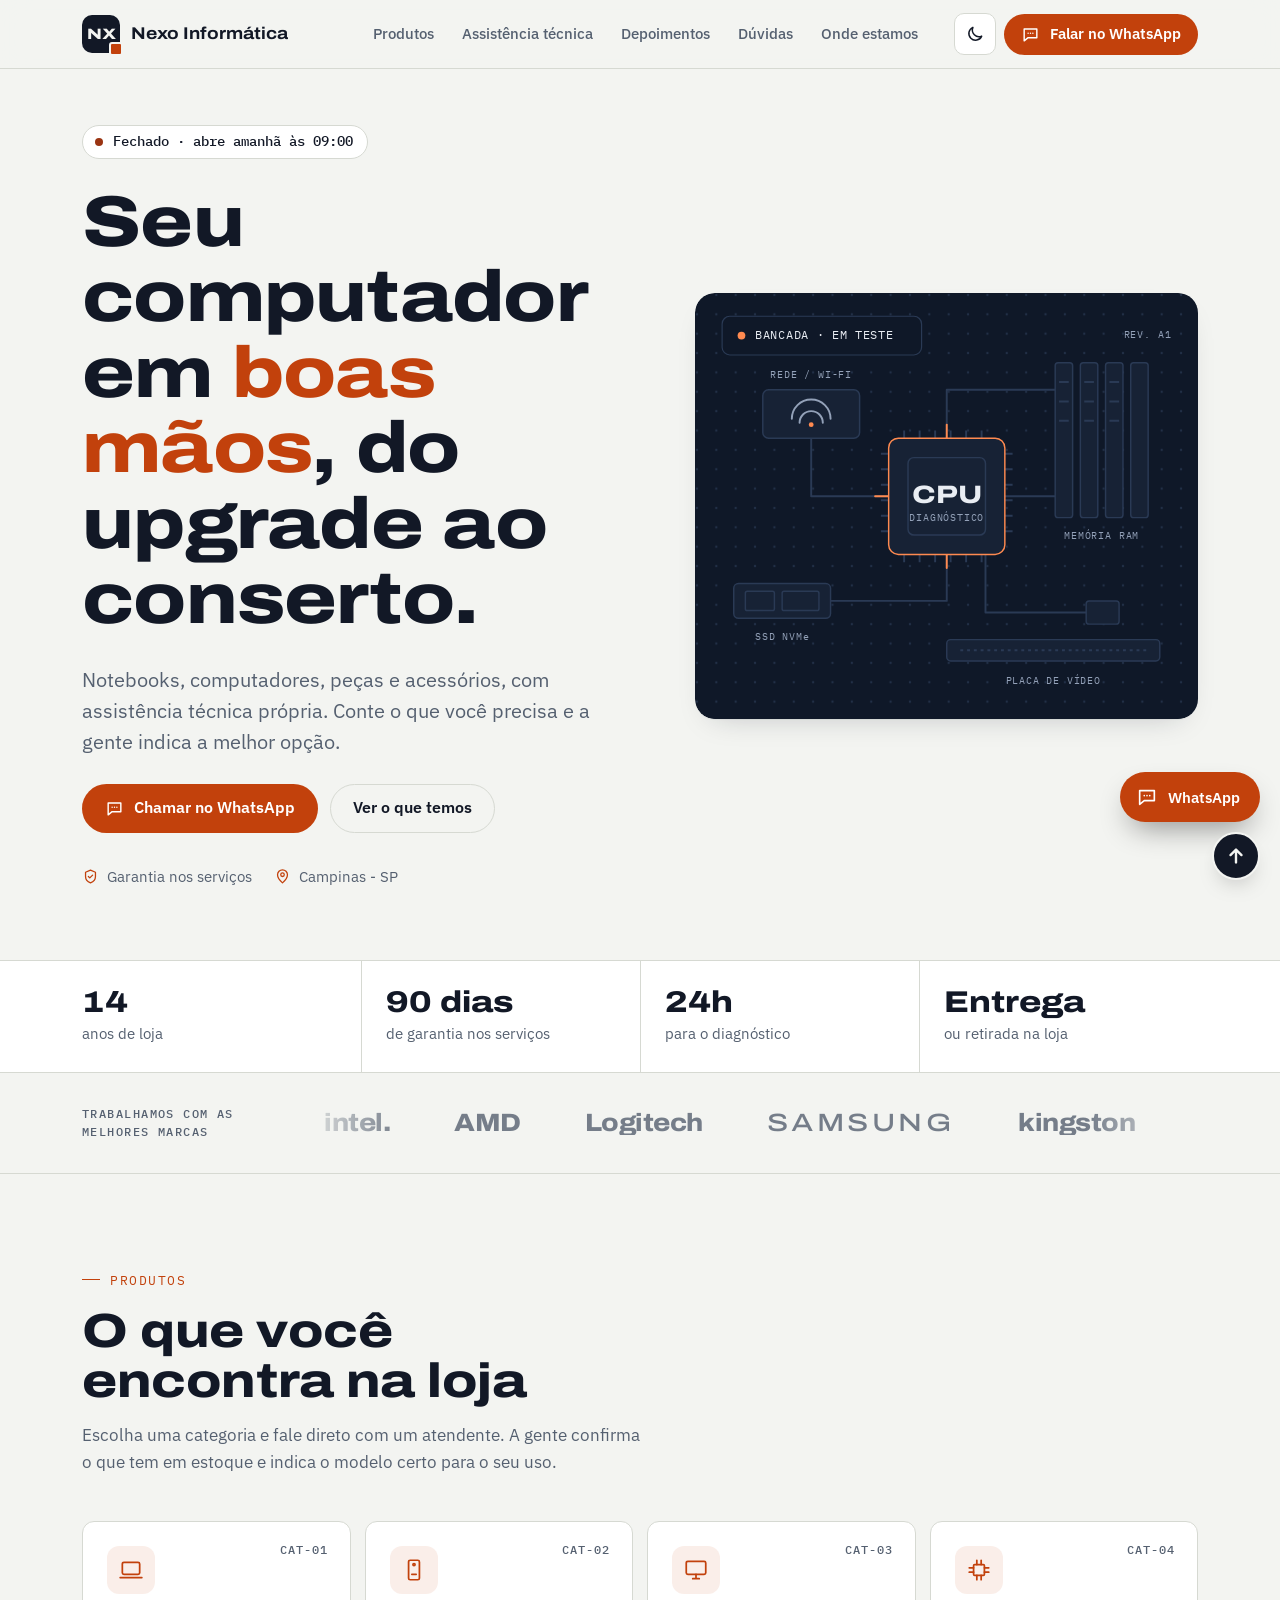
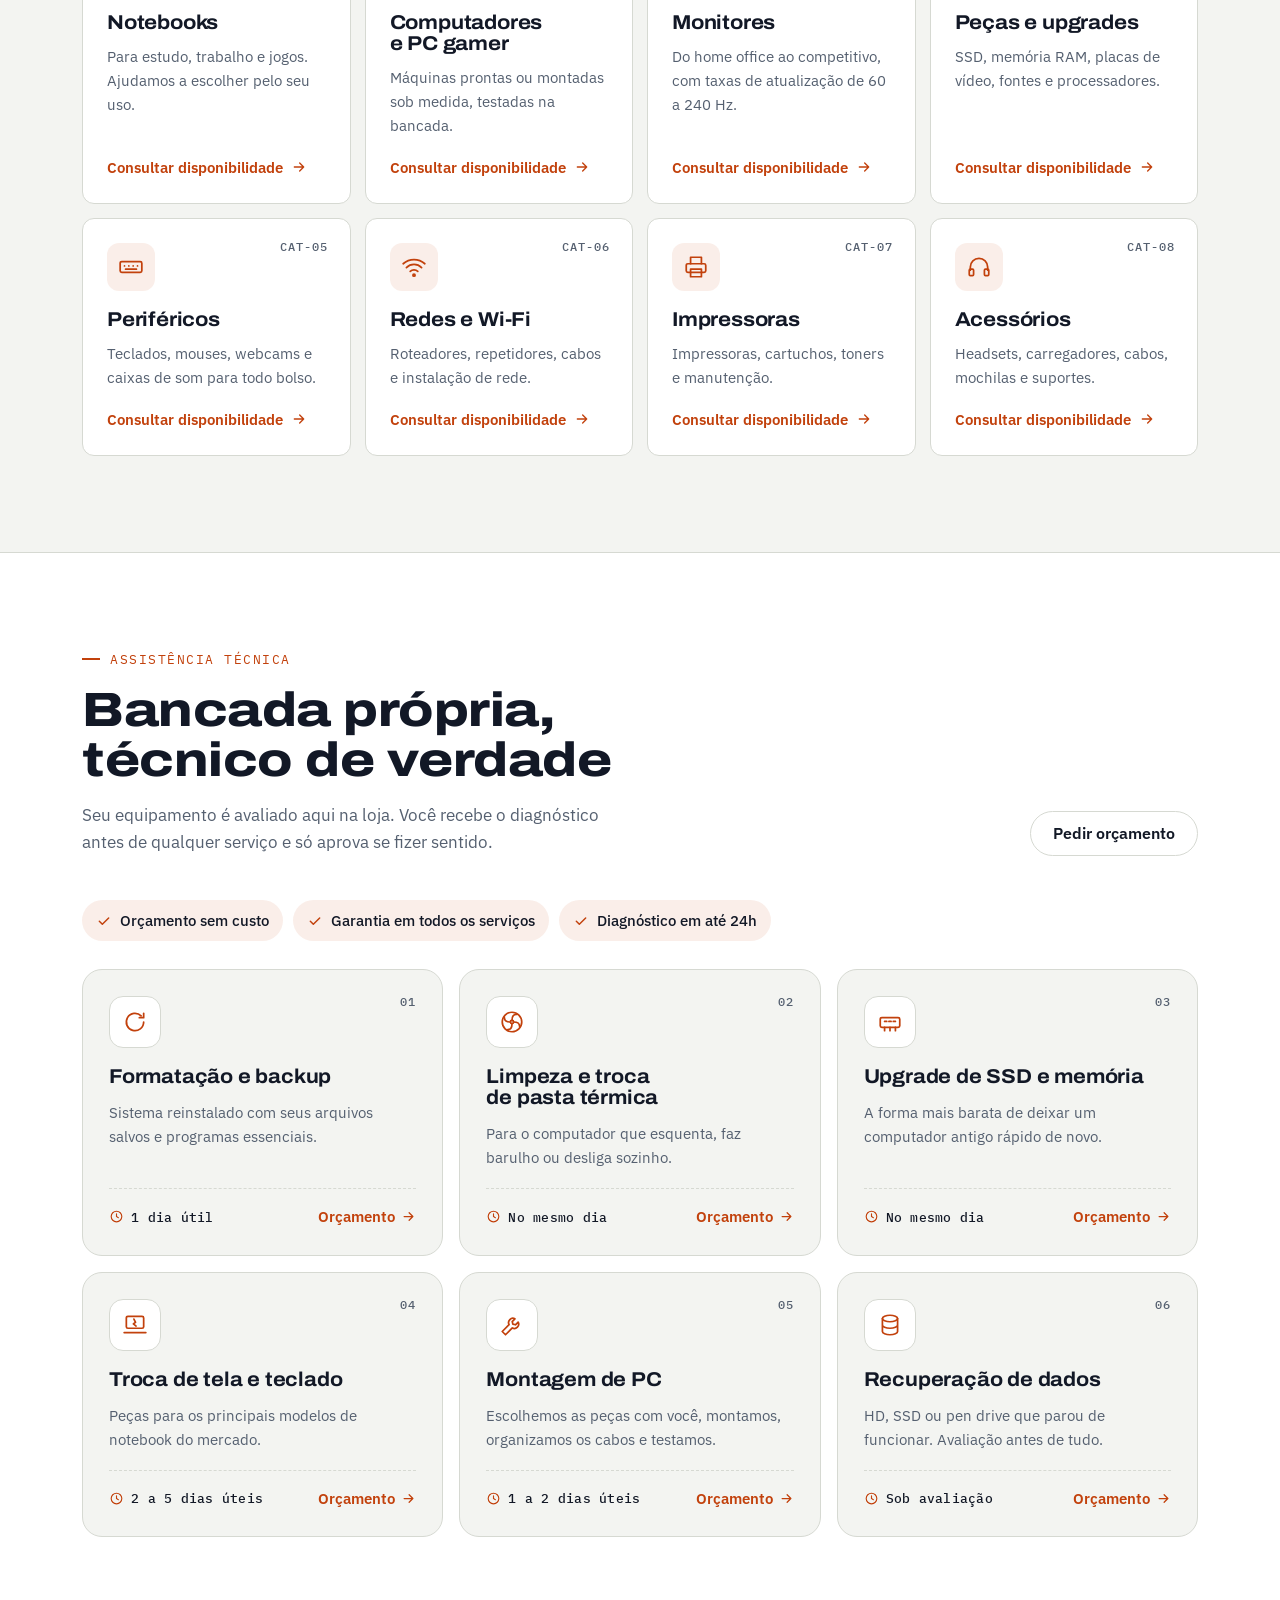
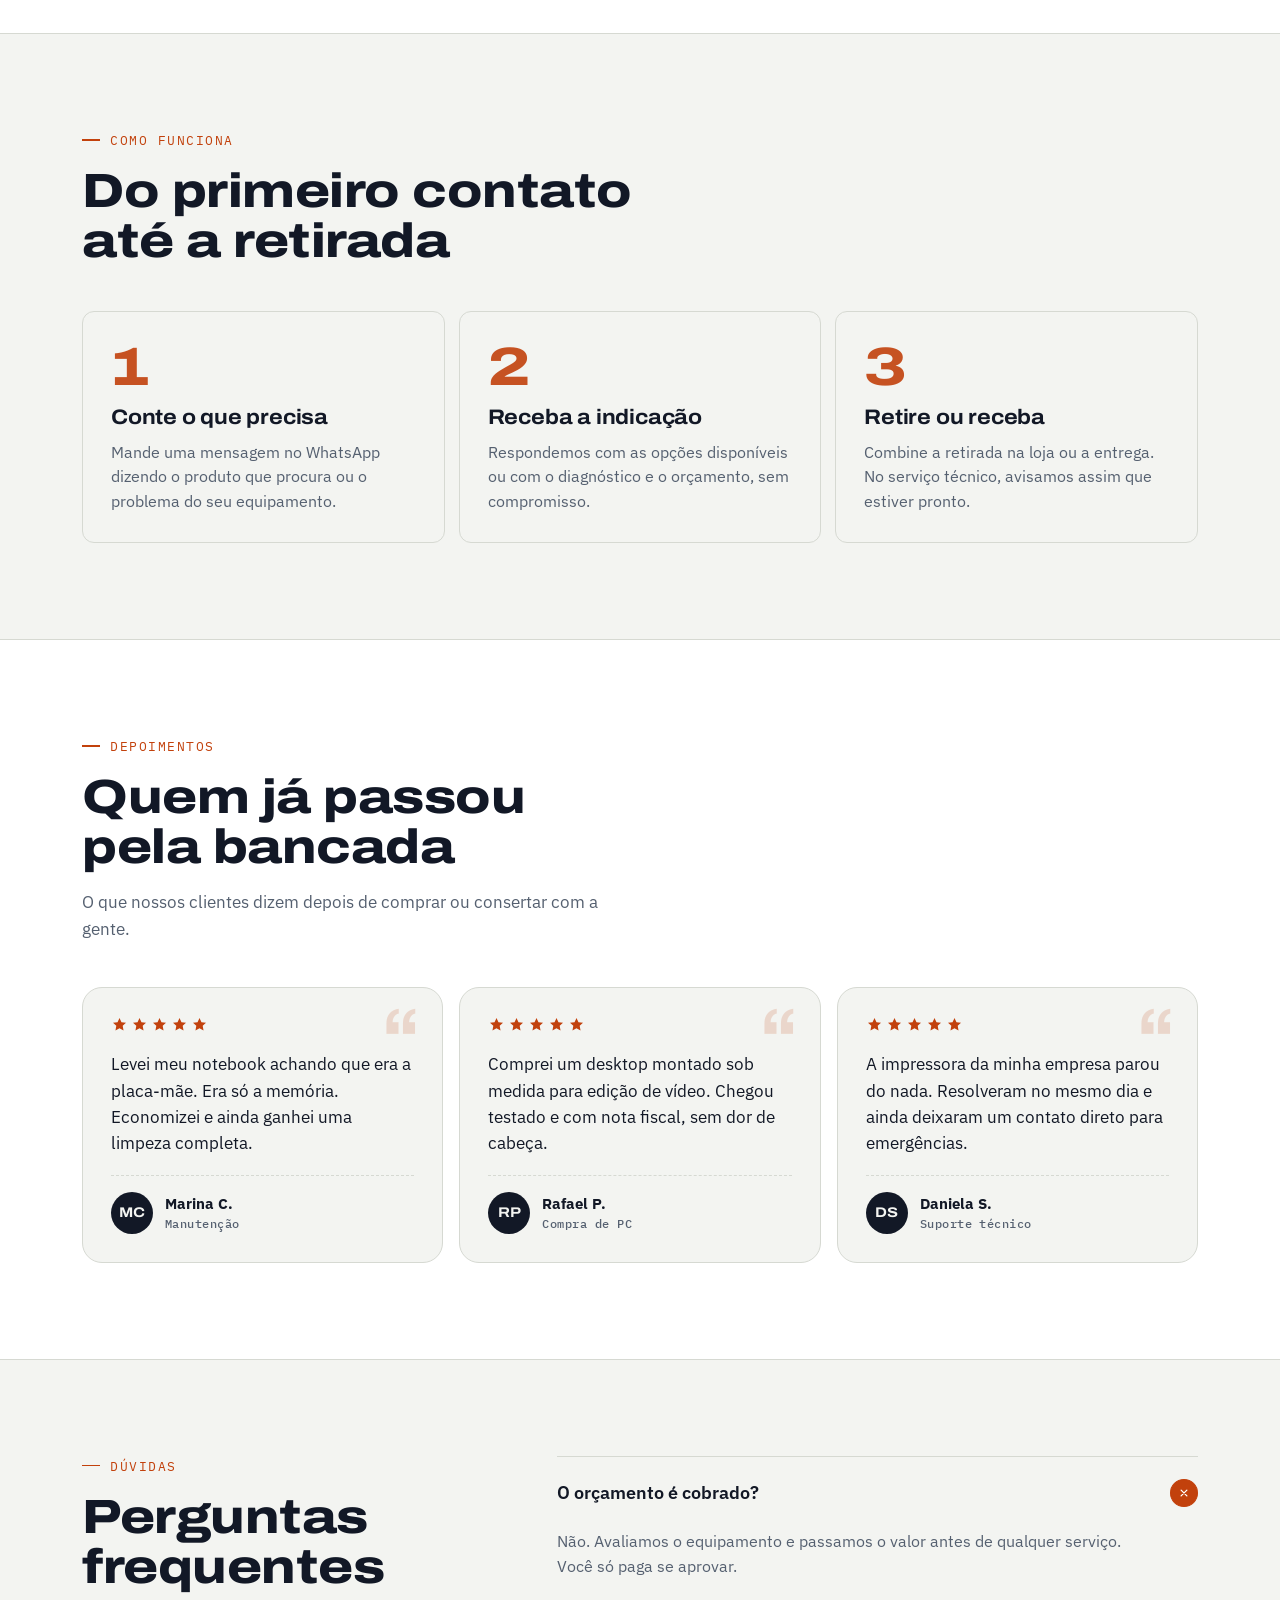
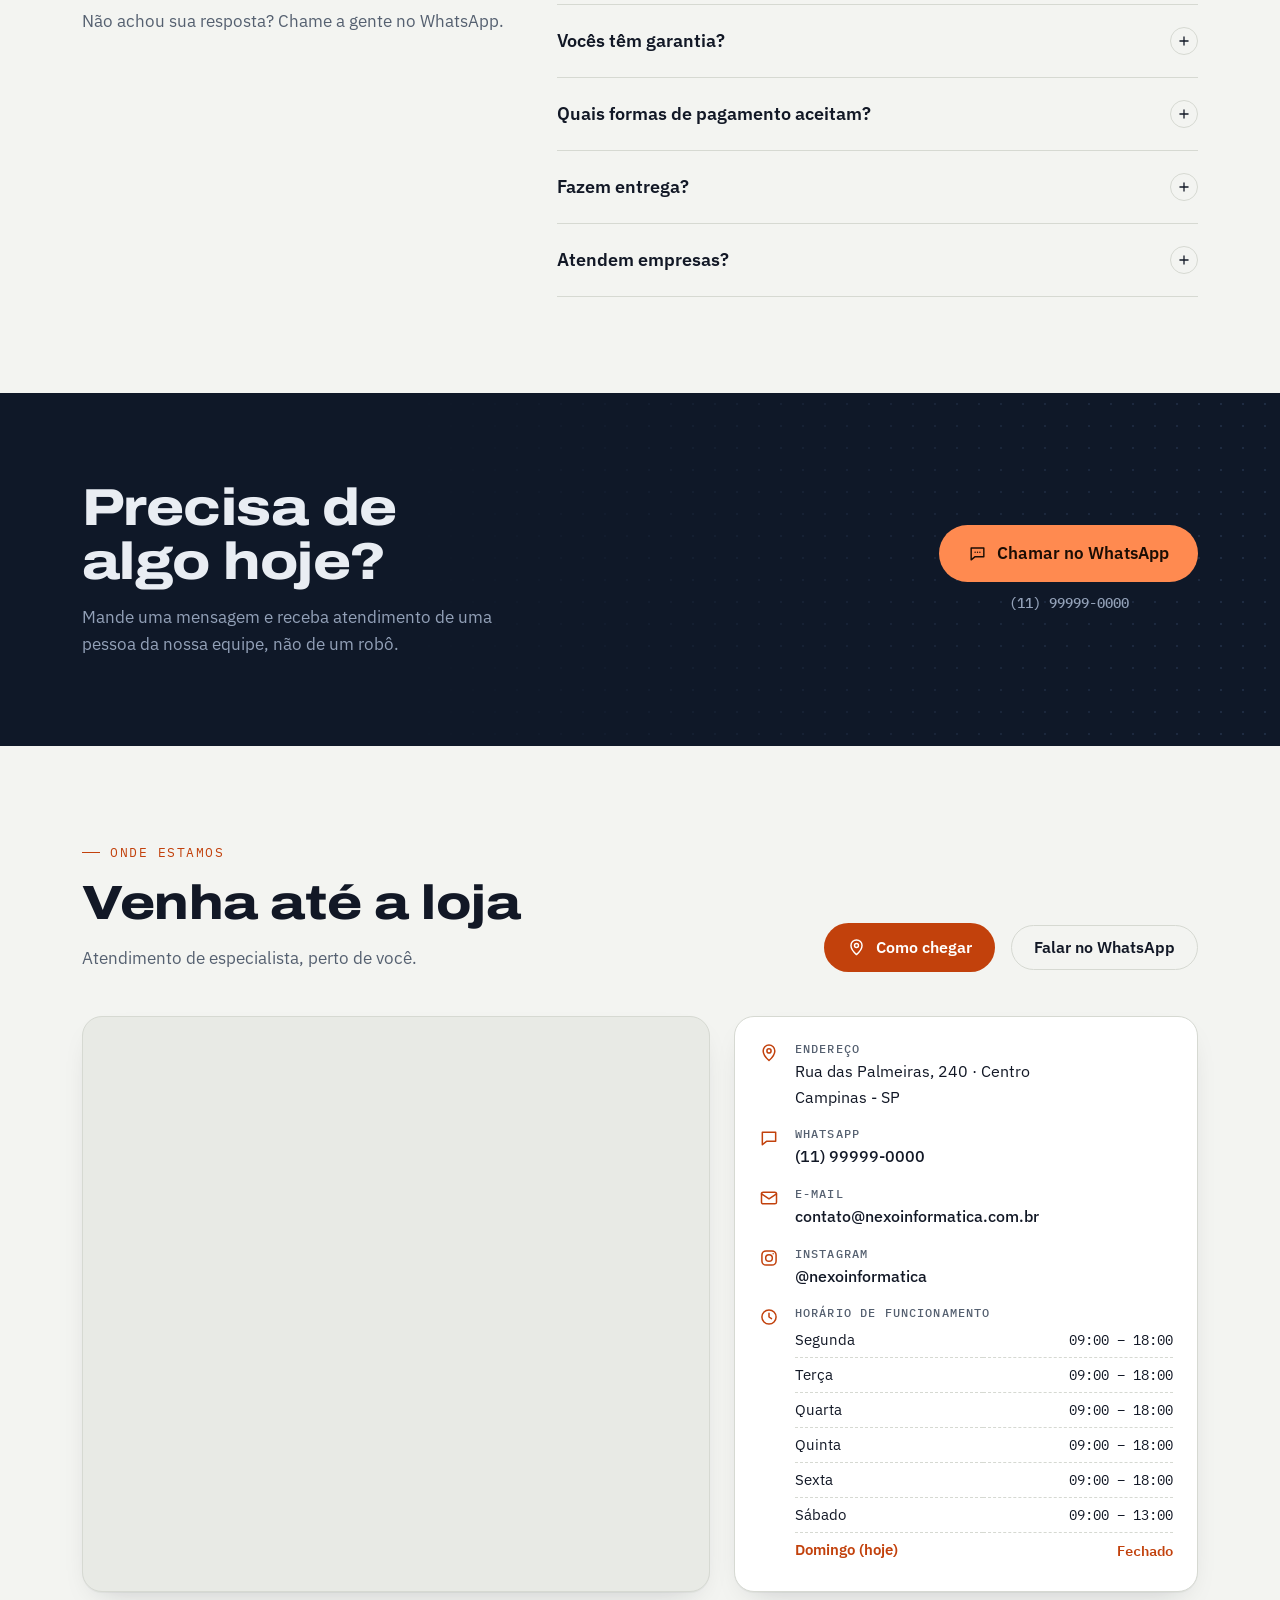
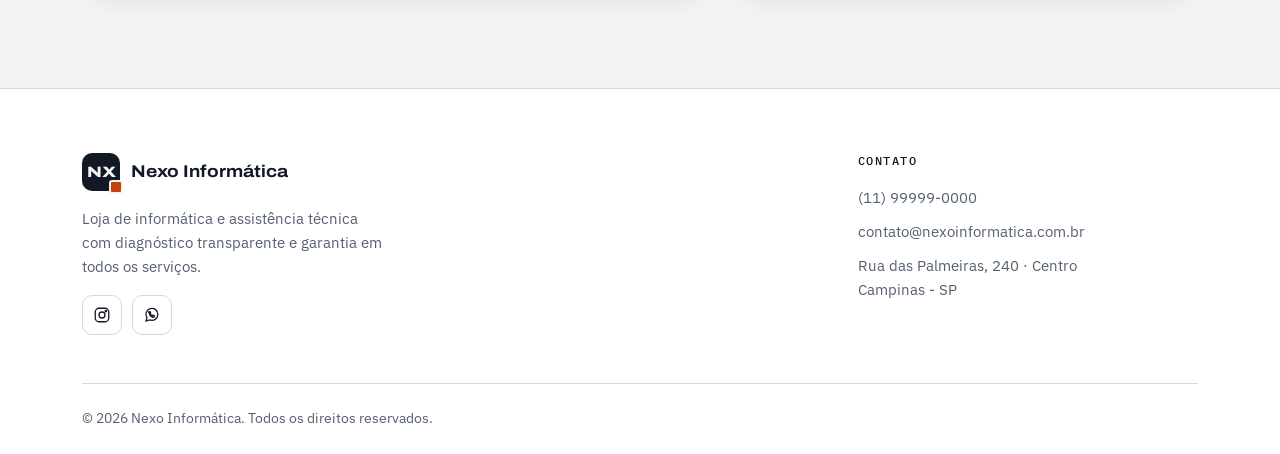
==== commit 119ed33e: "Simplify location section: one card with contact and hours beside the map - shorter heading and a si" ====
--- a/final/index.html
+++ b/final/index.html
@@ -264,26 +264,24 @@
 .cta-grid{position:absolute;inset:0;background-image:radial-gradient(var(--board-line) 1.2px,transparent 1.2px);background-size:22px 22px;opacity:.6;mask-image:linear-gradient(90deg,transparent 30%,#000);-webkit-mask-image:linear-gradient(90deg,transparent 30%,#000)}
 
 /* A loja + localização */
-.about{display:grid;grid-template-columns:1.1fr .9fr;gap:48px;align-items:start}
-.about-copy{display:flex;flex-direction:column;gap:20px;min-width:0}
-.about-copy h2{font-size:clamp(30px,4.4vw,48px);font-weight:800}
-.about-copy p{color:var(--muted);font-size:17px;max-width:58ch}
-.about-ctas{display:flex;flex-wrap:wrap;gap:12px;margin-top:6px}
-.card{background:var(--surface);border:1px solid var(--line);border-radius:var(--r-lg);padding:28px;display:flex;flex-direction:column;gap:22px;box-shadow:var(--shadow);min-width:0}
+.about-ctas{display:flex;flex-wrap:wrap;gap:12px}
+.section-head > .about-ctas{flex-direction:row;align-items:center;max-width:none}
+@media (min-width:720px){.about-ctas{flex-shrink:0}}
+.card{background:var(--surface);border:1px solid var(--line);border-radius:var(--r-lg);padding:24px;display:flex;flex-direction:column;gap:16px;box-shadow:var(--shadow);min-width:0}
 .info-row{display:grid;grid-template-columns:22px 1fr;gap:14px;align-items:start}
 .info-row svg{width:20px;height:20px;color:var(--accent);margin-top:2px}
 .info-row small{display:block;font:500 11.5px/1.4 var(--f-mono);letter-spacing:.1em;text-transform:uppercase;color:var(--muted);margin-bottom:2px}
 .info-row a{text-decoration:none;font-weight:500;overflow-wrap:anywhere}
 .info-row a:hover{color:var(--accent)}
 .hours{width:100%;border-collapse:collapse;font-size:15px;font-variant-numeric:tabular-nums}
-.hours td{padding:7px 0;border-bottom:1px dashed var(--line)}
+.hours td{padding:5px 0;border-bottom:1px dashed var(--line)}
 .hours td:last-child{text-align:right;font-family:var(--f-mono);font-size:14px}
 .hours tr:last-child td{border-bottom:0}
 .hours tr.hoje td{color:var(--accent);font-weight:600}
-.local-row{display:grid;grid-template-columns:1.1fr .9fr;gap:24px 48px;margin-top:32px;align-items:stretch}
+.local-row{display:grid;grid-template-columns:1.15fr .85fr;gap:24px;align-items:stretch}
 .map-frame{border:1px solid var(--line);border-radius:var(--r-lg);overflow:hidden;min-height:300px;background:var(--surface-2);box-shadow:var(--shadow)}
 .map-frame iframe{display:block;width:100%;height:100%;min-height:300px;border:0}
-@media (max-width:900px){.about{grid-template-columns:1fr;gap:36px}.local-row{grid-template-columns:1fr;margin-top:24px}.local-row .map-frame{order:2}.map-frame,.map-frame iframe{min-height:260px}}
+@media (max-width:900px){.local-row{grid-template-columns:1fr}.local-row .map-frame{order:2}.map-frame,.map-frame iframe{min-height:260px}}
 
 /* Rodapé */
 .footer{background:var(--surface);border-top:1px solid var(--line);padding-top:64px;font-size:15px;color:var(--muted)}
@@ -553,19 +551,23 @@
   <!-- A LOJA + MAPA -->
   <section class="section" id="loja">
     <div class="wrap">
-      <div class="about">
-        <div class="about-copy">
+      <div class="section-head">
+        <div>
           <span class="eyebrow">Onde estamos</span>
-          <h2 data-loja="sobreTitulo">Informática de bairro, com atendimento de especialista</h2>
-          <p data-loja="sobreTexto1"></p>
-          <p data-loja="sobreTexto2"></p>
-          <div class="about-ctas">
-            <a class="btn btn-primary" id="mapaBtn" href="#" target="_blank" rel="noopener">
-              <svg viewBox="0 0 24 24" fill="none" stroke="currentColor" stroke-width="1.8" stroke-linecap="round" stroke-linejoin="round"><path d="M12 21s-7-6.2-7-11.5A7 7 0 0 1 19 9.5C19 14.8 12 21 12 21z"/><circle cx="12" cy="9.5" r="2.5"/></svg>
-              Como chegar
-            </a>
-            <a class="btn btn-ghost" data-wa href="#" target="_blank" rel="noopener">Falar no WhatsApp</a>
-          </div>
+          <h2 data-loja="sobreTitulo">Venha até a loja</h2>
+          <p data-loja="sobreTexto"></p>
+        </div>
+        <div class="about-ctas">
+          <a class="btn btn-primary" id="mapaBtn" href="#" target="_blank" rel="noopener">
+            <svg viewBox="0 0 24 24" fill="none" stroke="currentColor" stroke-width="1.8" stroke-linecap="round" stroke-linejoin="round"><path d="M12 21s-7-6.2-7-11.5A7 7 0 0 1 19 9.5C19 14.8 12 21 12 21z"/><circle cx="12" cy="9.5" r="2.5"/></svg>
+            Como chegar
+          </a>
+          <a class="btn btn-ghost" data-wa href="#" target="_blank" rel="noopener">Falar no WhatsApp</a>
+        </div>
+      </div>
+      <div class="local-row">
+        <div class="map-frame">
+          <iframe id="mapa" loading="lazy" referrerpolicy="no-referrer-when-downgrade" title="Mapa de localização da loja"></iframe>
         </div>
         <div class="card">
           <div class="info-row">
@@ -584,13 +586,6 @@
             <svg viewBox="0 0 24 24" fill="none" stroke="currentColor" stroke-width="1.8" stroke-linecap="round" stroke-linejoin="round"><rect x="3.5" y="3.5" width="17" height="17" rx="5"/><circle cx="12" cy="12" r="4"/><path d="M17 7h.01"/></svg>
             <div><small>Instagram</small><a data-insta href="#" target="_blank" rel="noopener" data-loja="instagram"></a></div>
           </div>
-        </div>
-      </div>
-      <div class="local-row">
-        <div class="map-frame">
-          <iframe id="mapa" loading="lazy" referrerpolicy="no-referrer-when-downgrade" title="Mapa de localização da loja"></iframe>
-        </div>
-        <div class="card">
           <div class="info-row">
             <svg viewBox="0 0 24 24" fill="none" stroke="currentColor" stroke-width="1.8" stroke-linecap="round" stroke-linejoin="round"><circle cx="12" cy="12" r="8.5"/><path d="M12 7.5V12l3 2"/></svg>
             <div style="min-width:0"><small>Horário de funcionamento</small><table class="hours" id="hours"></table></div>
@@ -671,9 +666,8 @@
 
   titulo: 'Seu computador em <em>boas mãos</em>, do upgrade ao conserto.',
   subtitulo: "Notebooks, computadores, peças e acessórios, com assistência técnica própria. Conte o que você precisa e a gente indica a melhor opção.",
-  sobreTitulo: "Informática de bairro, com atendimento de especialista",
-  sobreTexto1: "Começamos consertando computadores de vizinhos e hoje atendemos famílias, estudantes, escritórios e gamers de toda a região.",
-  sobreTexto2: "Aqui você fala com quem entende do assunto. Explicamos sem complicar e indicamos só o que você realmente precisa.",
+  sobreTitulo: "Venha até a loja",
+  sobreTexto: "Atendimento de especialista, perto de você.",
   rodapeTexto: "Loja de informática e assistência técnica com diagnóstico transparente e garantia em todos os serviços.",
 
   // Horários: domingo a sábado. null = fechado
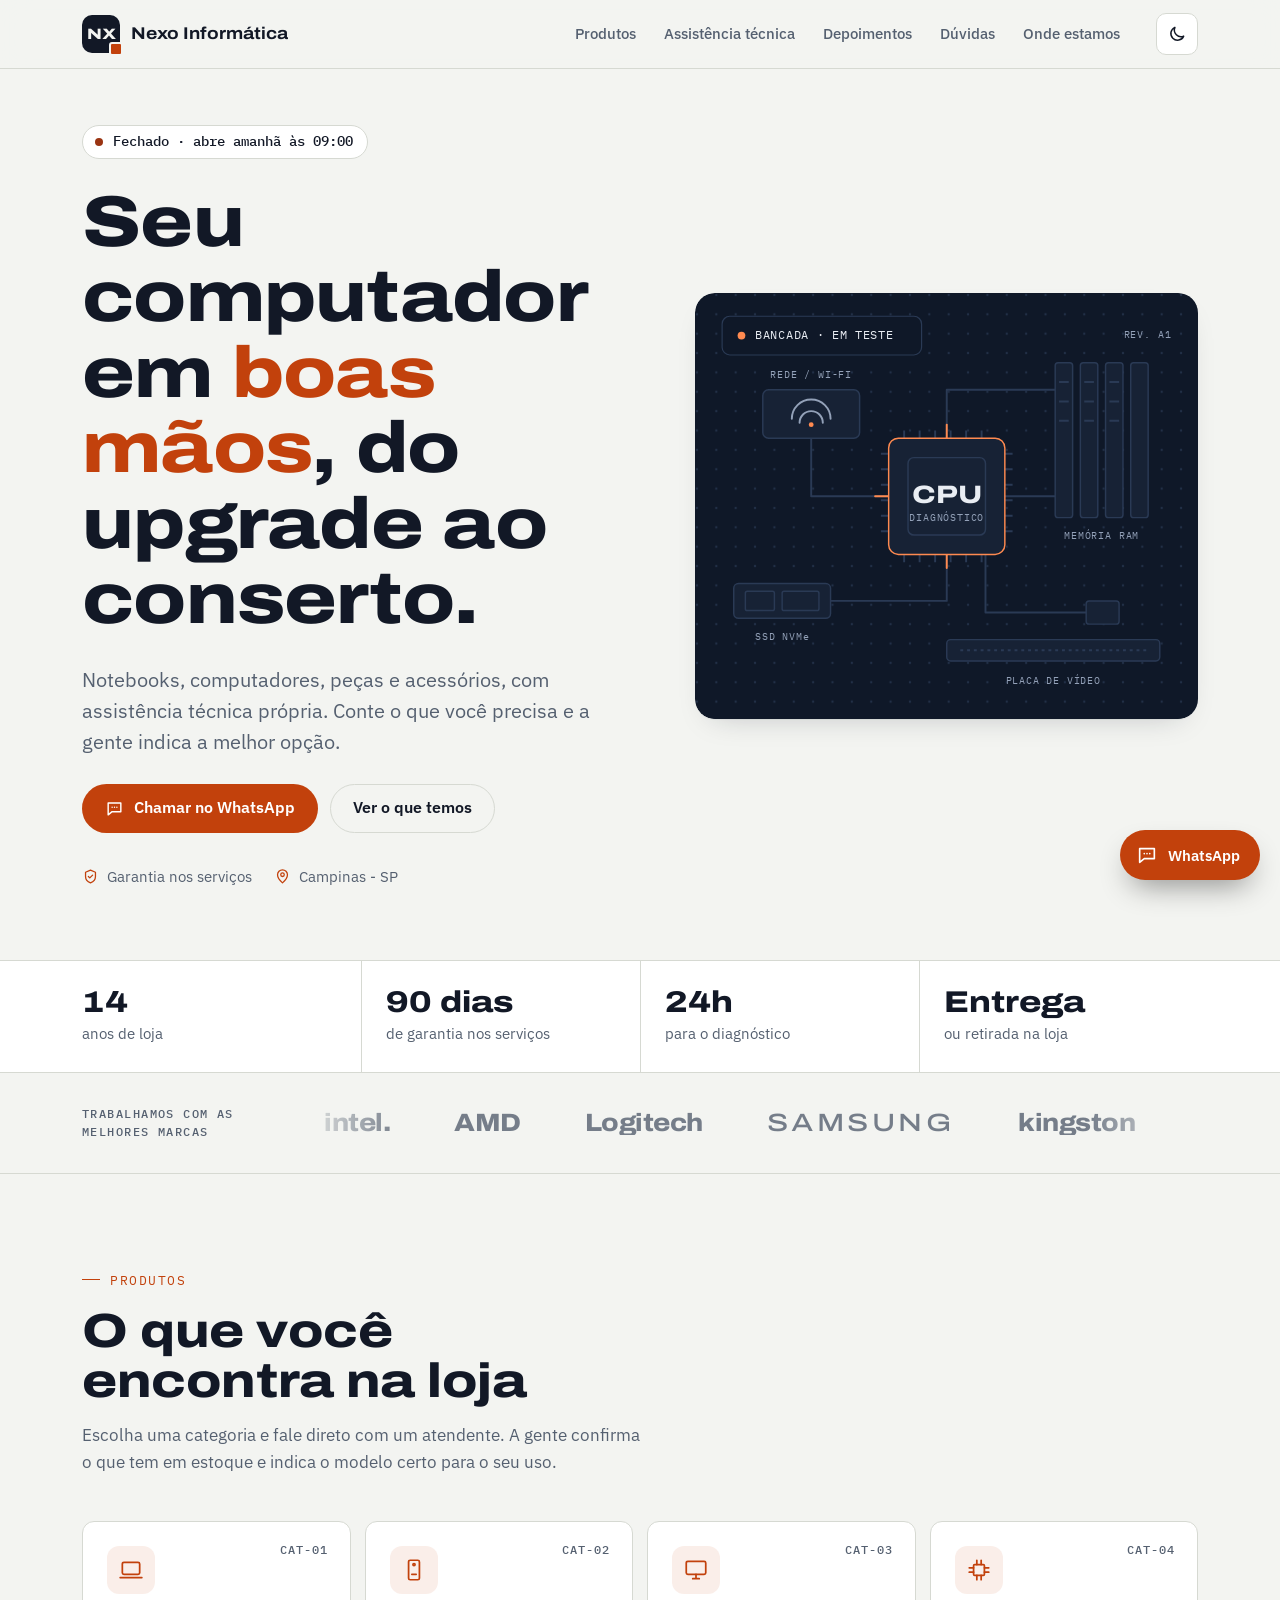
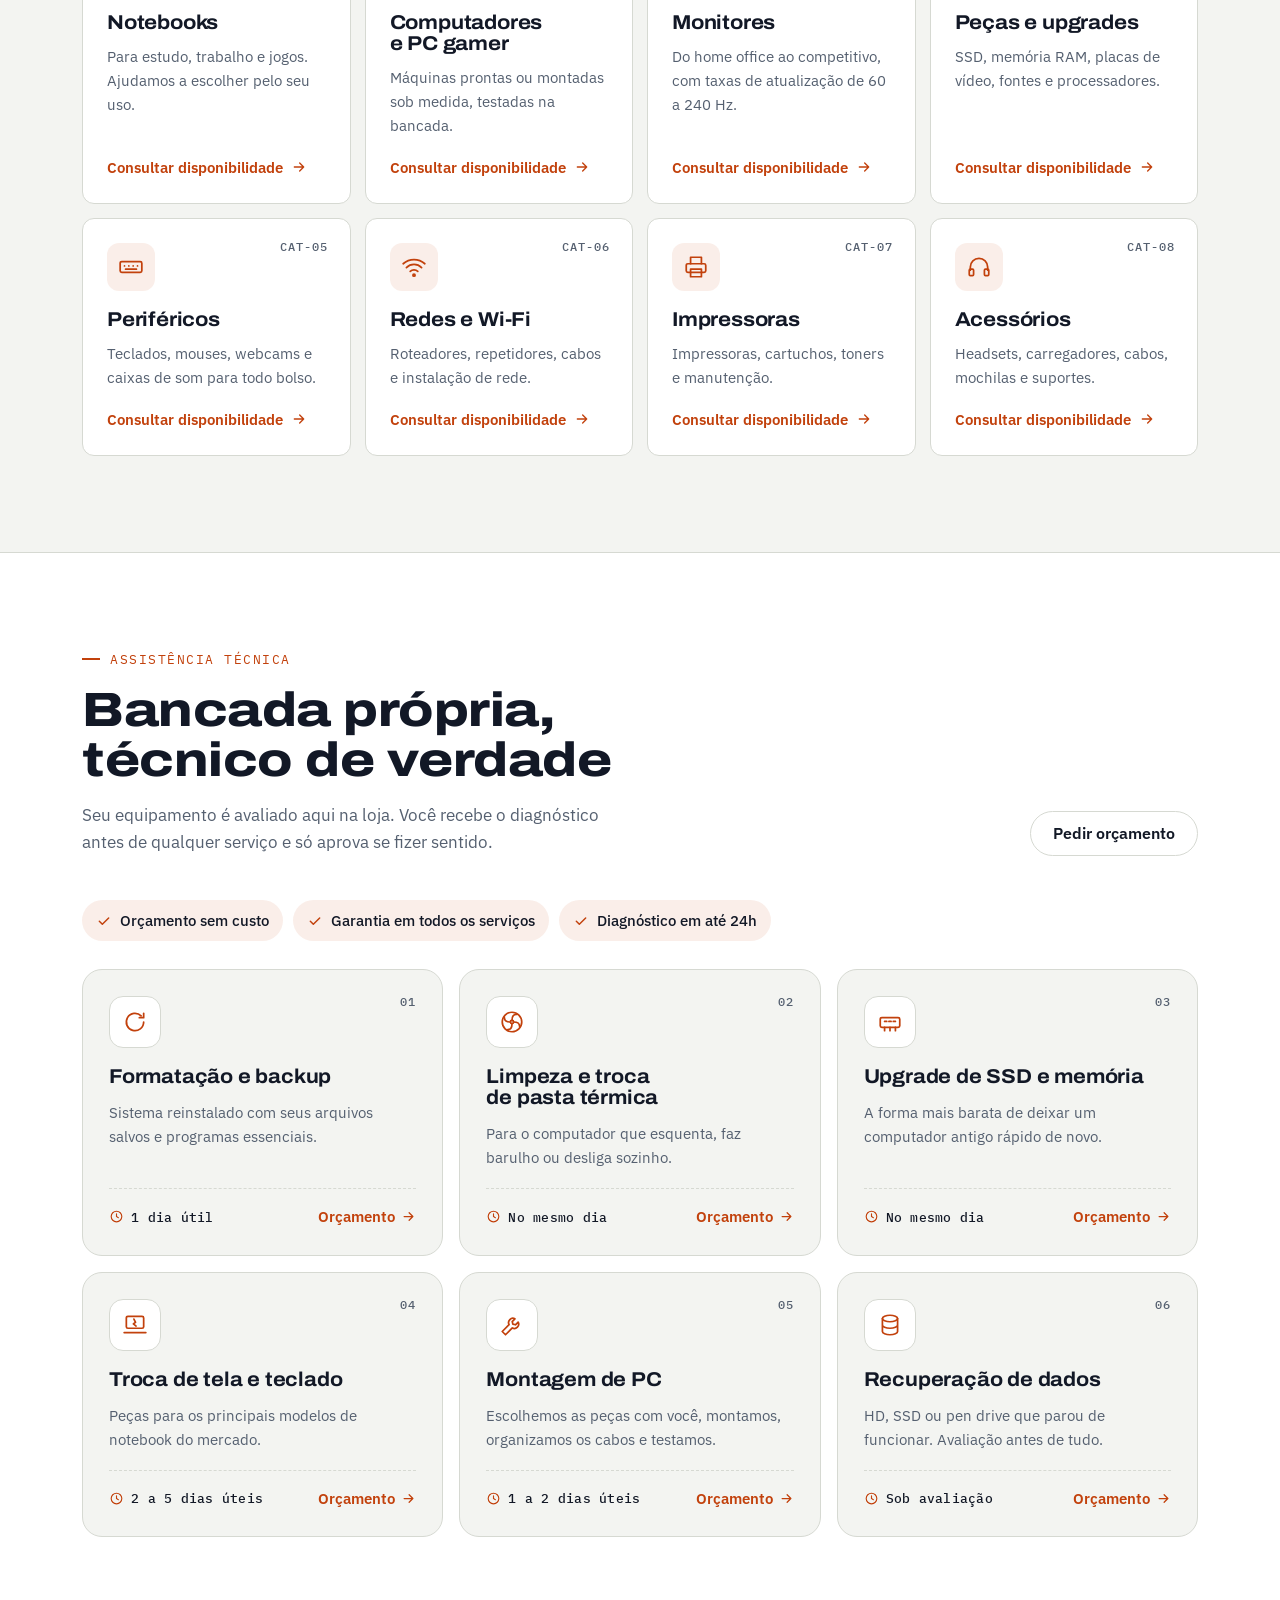
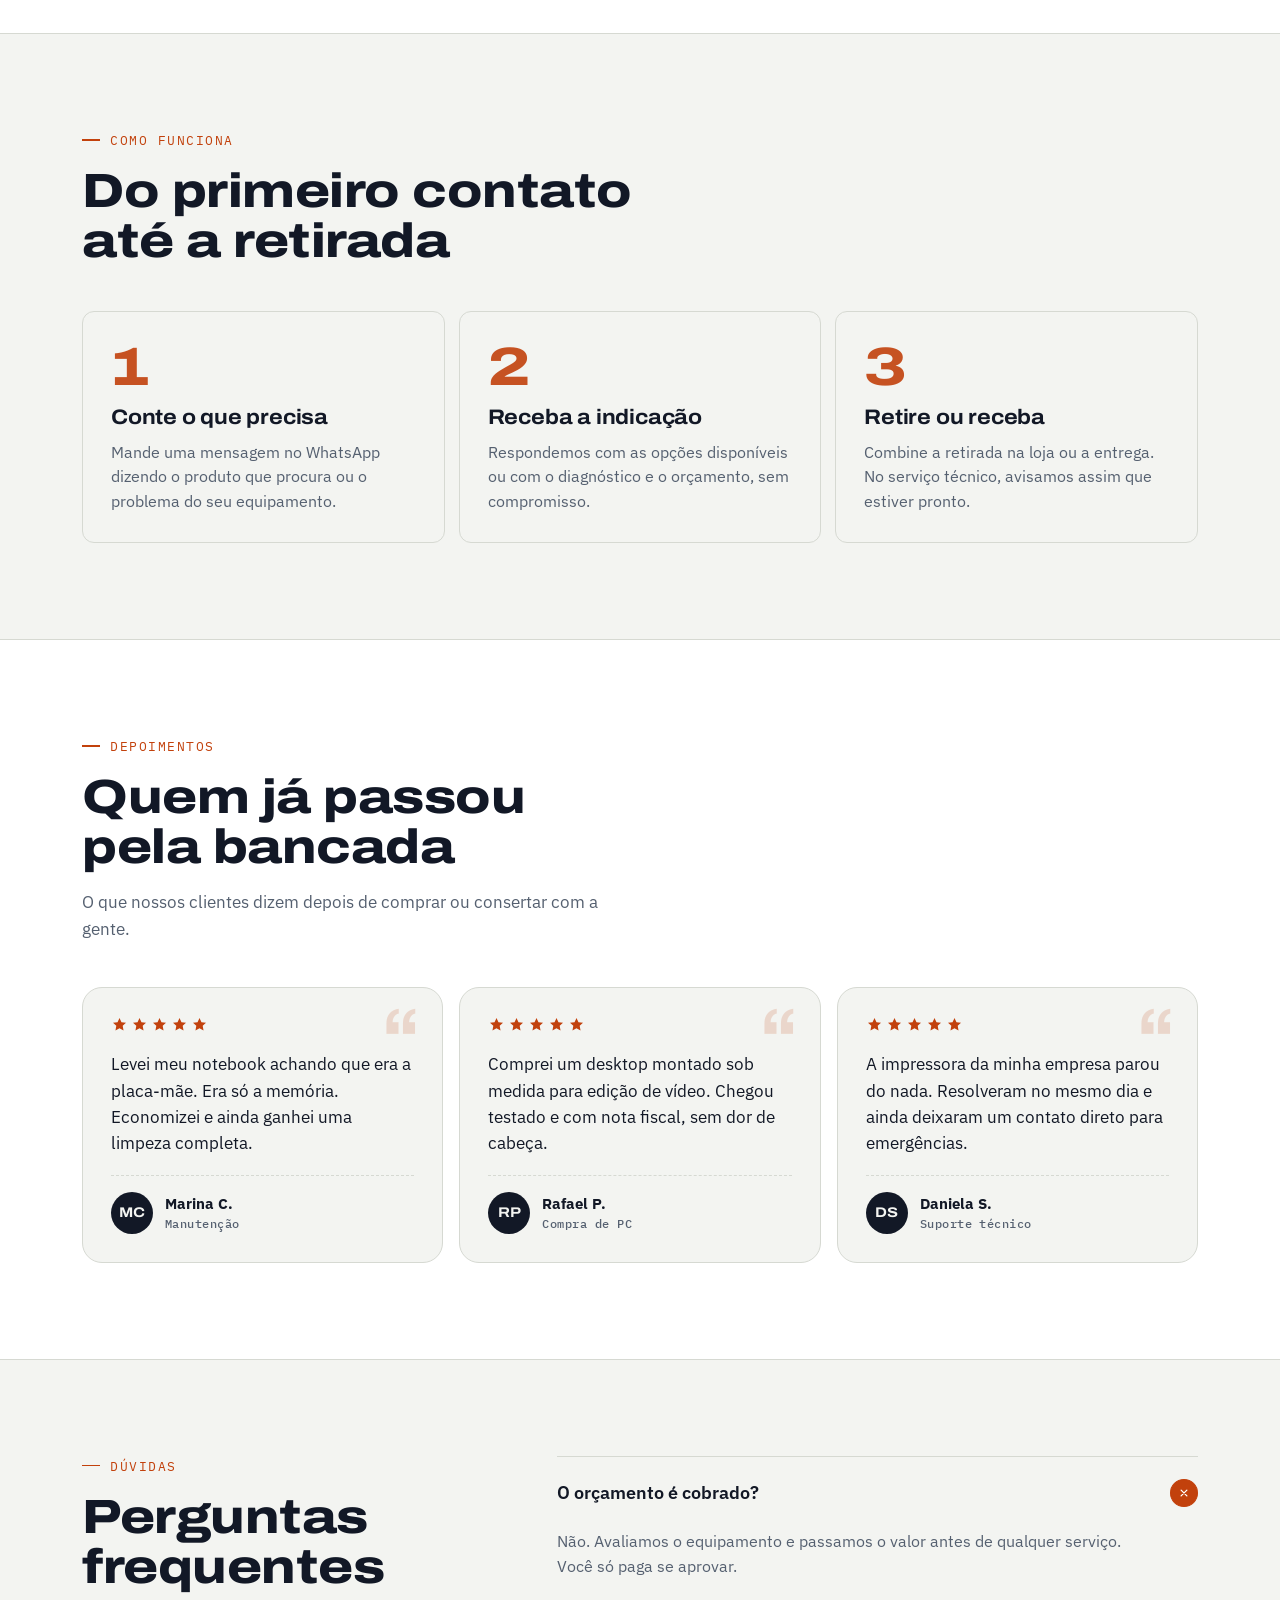
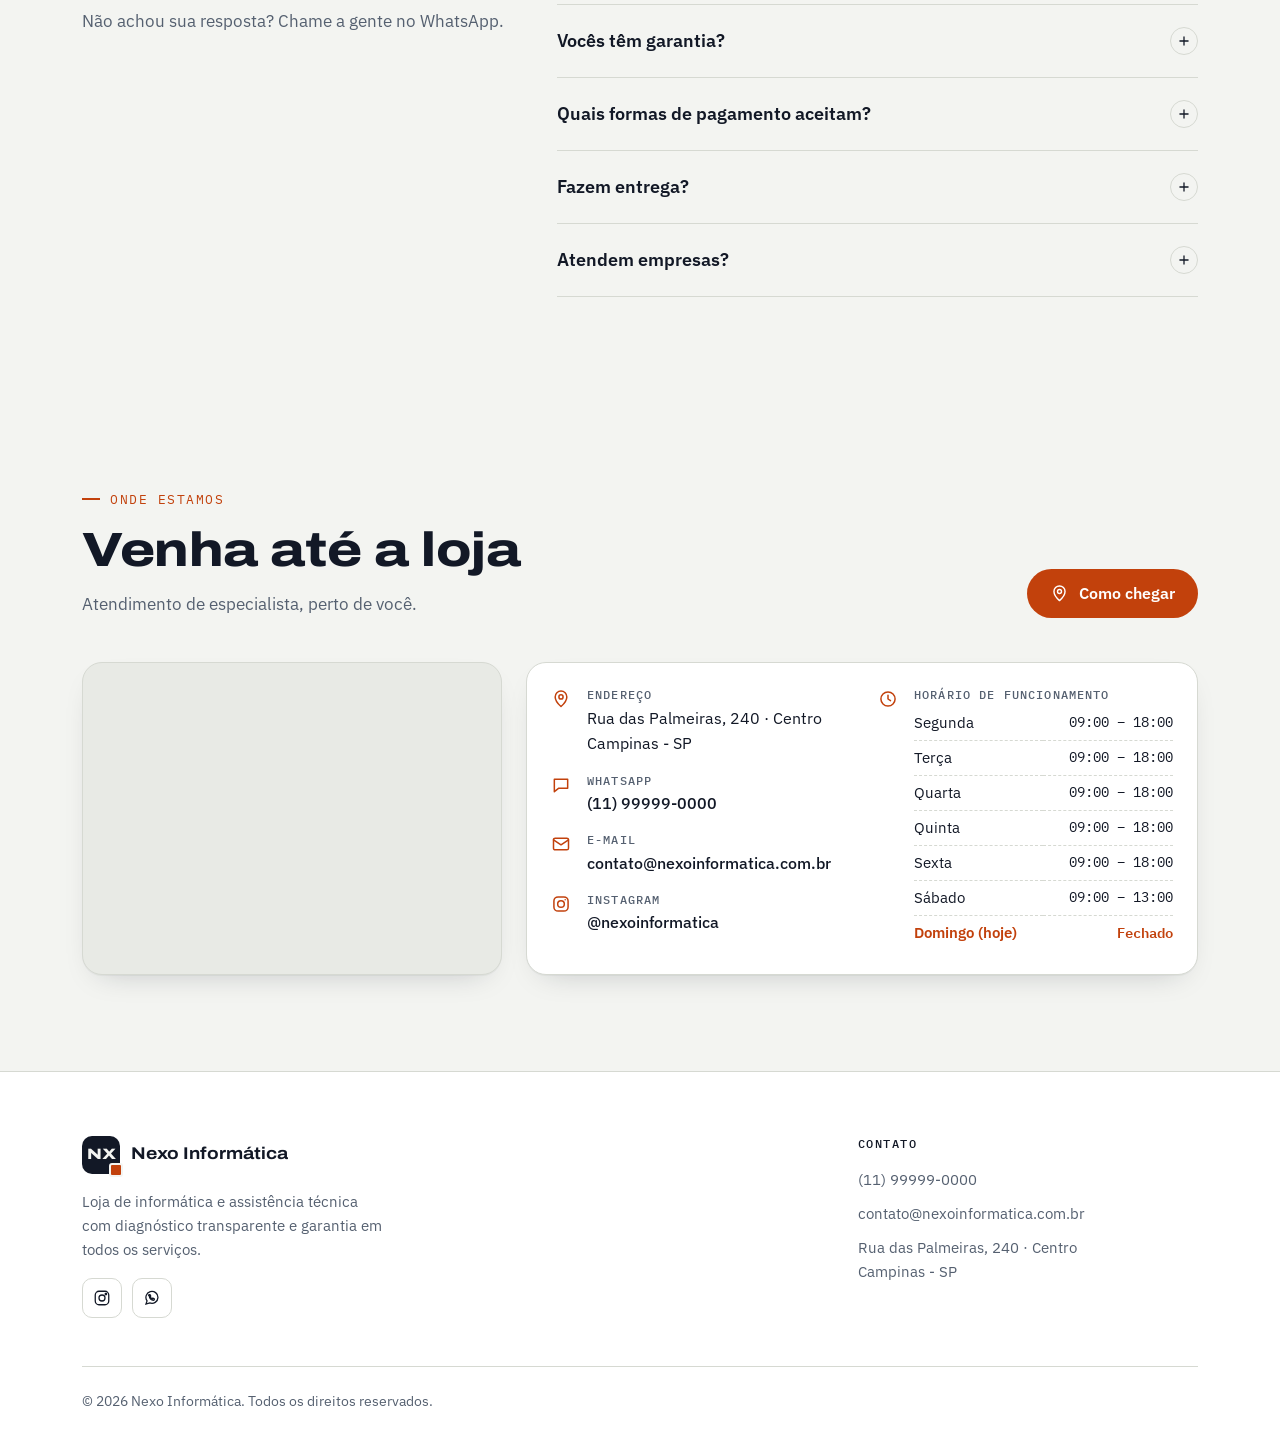
==== commit 310669ba: "Remove CTA band, shrink map, animate FAQ accordion, stack floating buttons - remove the "Precisa de " ====
--- a/final/index.html
+++ b/final/index.html
@@ -83,7 +83,6 @@
 .btn-primary:hover{transform:translateY(-1px);filter:brightness(1.06)}
 .btn-ghost{border-color:var(--line);color:var(--ink);background:transparent}
 .btn-ghost:hover{border-color:var(--ink)}
-.btn-sm{padding:10px 16px;font-size:14.5px}
 
 /* Cabeçalho */
 .header{position:sticky;top:0;z-index:50;background:color-mix(in srgb,var(--bg) 86%,transparent);backdrop-filter:saturate(1.4) blur(14px);-webkit-backdrop-filter:saturate(1.4) blur(14px);border-bottom:1px solid var(--line)}
@@ -113,7 +112,6 @@
   .nav a{padding:14px 8px;font-size:17px;border-bottom:1px solid var(--line);border-radius:0}
   .header-actions{margin-left:auto}
   .menu-btn{display:grid}
-  .header .btn{display:none}
 }
 
 /* Hero */
@@ -245,23 +243,17 @@
 /* FAQ */
 .faq{display:grid;grid-template-columns:.8fr 1.2fr;gap:48px}
 .faq-list{display:flex;flex-direction:column;border-top:1px solid var(--line);min-width:0}
-.faq details{border-bottom:1px solid var(--line)}
-.faq summary{list-style:none;cursor:pointer;display:flex;justify-content:space-between;align-items:center;gap:20px;padding:22px 0;font:600 17.5px/1.35 var(--f-body)}
-.faq summary::-webkit-details-marker{display:none}
-.faq summary span.pm{flex:none;width:28px;height:28px;border-radius:50%;border:1px solid var(--line);display:grid;place-items:center;transition:transform .2s ease,background .2s ease}
-.faq summary span.pm svg{width:14px;height:14px}
-.faq details[open] summary span.pm{transform:rotate(45deg);background:var(--accent);color:var(--on-accent);border-color:var(--accent)}
-.faq details p{padding:0 48px 24px 0;color:var(--muted);font-size:16px}
-@media (max-width:860px){.faq{grid-template-columns:1fr;gap:28px}.faq details p{padding-right:0}}
-
-/* CTA */
-.cta{background:var(--board);color:var(--board-ink);position:relative;overflow:hidden}
-.cta .wrap{padding-block:88px;display:flex;flex-wrap:wrap;justify-content:space-between;align-items:center;gap:32px;position:relative}
-.cta h2{font-size:clamp(30px,4.6vw,52px);font-weight:800;max-width:16ch}
-.cta p{color:var(--board-muted);font-size:17px;margin-top:14px;max-width:46ch}
-.cta .btn-primary{background:var(--board-accent);color:#1B0D04;padding:18px 28px;font-size:17px}
-.cta-num{font:500 14px/1.4 var(--f-mono);color:var(--board-muted);margin-top:12px;text-align:center;user-select:all}
-.cta-grid{position:absolute;inset:0;background-image:radial-gradient(var(--board-line) 1.2px,transparent 1.2px);background-size:22px 22px;opacity:.6;mask-image:linear-gradient(90deg,transparent 30%,#000);-webkit-mask-image:linear-gradient(90deg,transparent 30%,#000)}
+.faq-item{border-bottom:1px solid var(--line)}
+.faq-q{all:unset;box-sizing:border-box;width:100%;cursor:pointer;display:flex;justify-content:space-between;align-items:center;gap:20px;padding:22px 0;font:600 17.5px/1.35 var(--f-body);color:var(--ink)}
+.faq-q:focus-visible{outline:2px solid var(--accent);outline-offset:3px;border-radius:4px}
+.faq-q span.pm{flex:none;width:28px;height:28px;border-radius:50%;border:1px solid var(--line);display:grid;place-items:center;transition:transform .35s ease,background .35s ease,color .35s ease,border-color .35s ease}
+.faq-q span.pm svg{width:14px;height:14px}
+.faq-item.open span.pm{transform:rotate(45deg);background:var(--accent);color:var(--on-accent);border-color:var(--accent)}
+.faq-a{display:grid;grid-template-rows:0fr;opacity:0;transition:grid-template-rows .4s ease,opacity .4s ease}
+.faq-item.open .faq-a{grid-template-rows:1fr;opacity:1}
+.faq-a > div{overflow:hidden}
+.faq-a p{padding:0 48px 24px 0;color:var(--muted);font-size:16px}
+@media (max-width:860px){.faq{grid-template-columns:1fr;gap:28px}.faq-a p{padding-right:0}}
 
 /* A loja + localização */
 .about-ctas{display:flex;flex-wrap:wrap;gap:12px}
@@ -278,10 +270,13 @@
 .hours td:last-child{text-align:right;font-family:var(--f-mono);font-size:14px}
 .hours tr:last-child td{border-bottom:0}
 .hours tr.hoje td{color:var(--accent);font-weight:600}
-.local-row{display:grid;grid-template-columns:1.15fr .85fr;gap:24px;align-items:stretch}
+.local-row{display:grid;grid-template-columns:minmax(0,1fr) minmax(0,1.6fr);gap:24px;align-items:stretch}
+.local-card{display:grid;grid-template-columns:minmax(0,1fr) minmax(0,1fr);gap:20px 32px;align-items:start}
+.card-col{display:flex;flex-direction:column;gap:16px;min-width:0}
 .map-frame{border:1px solid var(--line);border-radius:var(--r-lg);overflow:hidden;min-height:300px;background:var(--surface-2);box-shadow:var(--shadow)}
 .map-frame iframe{display:block;width:100%;height:100%;min-height:300px;border:0}
-@media (max-width:900px){.local-row{grid-template-columns:1fr}.local-row .map-frame{order:2}.map-frame,.map-frame iframe{min-height:260px}}
+@media (max-width:1020px){.local-row{grid-template-columns:1fr}.local-row .map-frame{order:2}.map-frame,.map-frame iframe{min-height:260px}}
+@media (max-width:600px){.local-card{grid-template-columns:1fr}}
 
 /* Rodapé */
 .footer{background:var(--surface);border-top:1px solid var(--line);padding-top:64px;font-size:15px;color:var(--muted)}
@@ -302,12 +297,12 @@
 .footer-bottom{display:flex;flex-wrap:wrap;justify-content:space-between;gap:10px 32px;padding-block:24px calc(24px + env(safe-area-inset-bottom,0px));border-top:1px solid var(--line);font-size:13.5px}
 
 /* Botão flutuante */
-.floats{position:fixed;z-index:70;right:calc(20px + env(safe-area-inset-right,0px));bottom:calc(20px + env(safe-area-inset-bottom,0px));display:flex;flex-direction:column;align-items:flex-end;gap:10px}
+.floats{position:fixed;z-index:70;right:calc(20px + env(safe-area-inset-right,0px));bottom:calc(20px + env(safe-area-inset-bottom,0px));display:flex;flex-direction:column;align-items:flex-end}
 .fab{display:flex;align-items:center;gap:10px;padding:14px 20px 14px 16px;border-radius:999px;background:var(--accent);color:var(--on-accent);text-decoration:none;font:600 15px/1 var(--f-body);box-shadow:0 14px 30px -10px rgba(0,0,0,.45);transition:transform .15s ease}
 .fab svg{width:22px;height:22px}
 .fab:hover{transform:translateY(-2px)}
-.to-top{width:48px;height:48px;border-radius:50%;border:2px solid var(--bg);background:var(--ink);color:var(--bg);display:grid;place-items:center;cursor:pointer;padding:0;box-shadow:0 10px 24px -12px rgba(0,0,0,.4);opacity:0;visibility:hidden;transform:translateY(8px);transition:opacity .2s ease,transform .2s ease,visibility .2s}
-.to-top.show{opacity:1;visibility:visible;transform:none}
+.to-top{width:48px;height:0;margin-top:0;border:0 solid var(--bg);border-radius:50%;background:var(--ink);color:var(--bg);display:grid;place-items:center;overflow:hidden;cursor:pointer;padding:0;box-shadow:0 10px 24px -12px rgba(0,0,0,.4);opacity:0;visibility:hidden;transition:height .3s ease,margin-top .3s ease,border-width .3s ease,opacity .3s ease,visibility .3s,background .15s ease}
+.to-top.show{height:48px;margin-top:10px;border-width:2px;opacity:1;visibility:visible}
 .to-top:hover{background:var(--accent);color:var(--on-accent)}
 .to-top svg{width:22px;height:22px}
 @media (max-width:520px){.fab span{display:none}.fab{padding:16px}.floats{align-items:center}.footer-bottom{padding-bottom:calc(140px + env(safe-area-inset-bottom,0px))}}
@@ -338,10 +333,6 @@
         <svg class="i-moon" viewBox="0 0 24 24" fill="none" stroke="currentColor" stroke-width="1.8" stroke-linecap="round" stroke-linejoin="round"><path d="M20 14.5A8 8 0 0 1 9.5 4a8 8 0 1 0 10.5 10.5z"/></svg>
         <svg class="i-sun" viewBox="0 0 24 24" fill="none" stroke="currentColor" stroke-width="1.8" stroke-linecap="round"><circle cx="12" cy="12" r="4"/><path d="M12 2v2M12 20v2M4.9 4.9l1.4 1.4M17.7 17.7l1.4 1.4M2 12h2M20 12h2M4.9 19.1l1.4-1.4M17.7 6.3l1.4-1.4"/></svg>
       </button>
-      <a class="btn btn-primary btn-sm" data-wa href="#" target="_blank" rel="noopener">
-        <svg viewBox="0 0 24 24" fill="none" stroke="currentColor" stroke-width="1.8" stroke-linecap="round" stroke-linejoin="round"><path d="M4 5h16v11H9l-5 4z"/><path d="M9 10.5h.01M12 10.5h.01M15 10.5h.01"/></svg>
-        Falar no WhatsApp
-      </a>
       <button class="icon-btn menu-btn" id="menuBtn" aria-label="Abrir menu" aria-expanded="false" aria-controls="nav">
         <svg viewBox="0 0 24 24" fill="none" stroke="currentColor" stroke-width="1.8" stroke-linecap="round"><path d="M4 7h16M4 12h16M4 17h16"/></svg>
       </button>
@@ -530,24 +521,6 @@
     </div>
   </section>
 
-  <!-- CTA -->
-  <section class="cta">
-    <div class="cta-grid"></div>
-    <div class="wrap">
-      <div>
-        <h2>Precisa de algo hoje?</h2>
-        <p>Mande uma mensagem e receba atendimento de uma pessoa da nossa equipe, não de um robô.</p>
-      </div>
-      <div>
-        <a class="btn btn-primary" data-wa href="#" target="_blank" rel="noopener">
-          <svg viewBox="0 0 24 24" fill="none" stroke="currentColor" stroke-width="1.8" stroke-linecap="round" stroke-linejoin="round"><path d="M4 5h16v11H9l-5 4z"/><path d="M9 10.5h.01M12 10.5h.01M15 10.5h.01"/></svg>
-          Chamar no WhatsApp
-        </a>
-        <div class="cta-num" data-loja="whatsappExibicao">(11) 99999-0000</div>
-      </div>
-    </div>
-  </section>
-
   <!-- A LOJA + MAPA -->
   <section class="section" id="loja">
     <div class="wrap">
@@ -562,29 +535,30 @@
             <svg viewBox="0 0 24 24" fill="none" stroke="currentColor" stroke-width="1.8" stroke-linecap="round" stroke-linejoin="round"><path d="M12 21s-7-6.2-7-11.5A7 7 0 0 1 19 9.5C19 14.8 12 21 12 21z"/><circle cx="12" cy="9.5" r="2.5"/></svg>
             Como chegar
           </a>
-          <a class="btn btn-ghost" data-wa href="#" target="_blank" rel="noopener">Falar no WhatsApp</a>
         </div>
       </div>
       <div class="local-row">
         <div class="map-frame">
           <iframe id="mapa" loading="lazy" referrerpolicy="no-referrer-when-downgrade" title="Mapa de localização da loja"></iframe>
         </div>
-        <div class="card">
-          <div class="info-row">
-            <svg viewBox="0 0 24 24" fill="none" stroke="currentColor" stroke-width="1.8" stroke-linecap="round" stroke-linejoin="round"><path d="M12 21s-7-6.2-7-11.5A7 7 0 0 1 19 9.5C19 14.8 12 21 12 21z"/><circle cx="12" cy="9.5" r="2.5"/></svg>
-            <div><small>Endereço</small><span data-loja="endereco"></span><br><span data-loja="cidade"></span></div>
-          </div>
-          <div class="info-row">
-            <svg viewBox="0 0 24 24" fill="none" stroke="currentColor" stroke-width="1.8" stroke-linecap="round" stroke-linejoin="round"><path d="M4 5h16v11H9l-5 4z"/></svg>
-            <div><small>WhatsApp</small><a data-wa href="#" target="_blank" rel="noopener" data-loja="whatsappExibicao"></a></div>
-          </div>
-          <div class="info-row" data-se="email">
-            <svg viewBox="0 0 24 24" fill="none" stroke="currentColor" stroke-width="1.8" stroke-linecap="round" stroke-linejoin="round"><rect x="3" y="5" width="18" height="14" rx="2"/><path d="M3 7l9 6 9-6"/></svg>
-            <div><small>E-mail</small><a data-email href="#" data-loja="email"></a></div>
-          </div>
-          <div class="info-row" data-se="instagram">
-            <svg viewBox="0 0 24 24" fill="none" stroke="currentColor" stroke-width="1.8" stroke-linecap="round" stroke-linejoin="round"><rect x="3.5" y="3.5" width="17" height="17" rx="5"/><circle cx="12" cy="12" r="4"/><path d="M17 7h.01"/></svg>
-            <div><small>Instagram</small><a data-insta href="#" target="_blank" rel="noopener" data-loja="instagram"></a></div>
+        <div class="card local-card">
+          <div class="card-col">
+            <div class="info-row">
+              <svg viewBox="0 0 24 24" fill="none" stroke="currentColor" stroke-width="1.8" stroke-linecap="round" stroke-linejoin="round"><path d="M12 21s-7-6.2-7-11.5A7 7 0 0 1 19 9.5C19 14.8 12 21 12 21z"/><circle cx="12" cy="9.5" r="2.5"/></svg>
+              <div><small>Endereço</small><span data-loja="endereco"></span><br><span data-loja="cidade"></span></div>
+            </div>
+            <div class="info-row">
+              <svg viewBox="0 0 24 24" fill="none" stroke="currentColor" stroke-width="1.8" stroke-linecap="round" stroke-linejoin="round"><path d="M4 5h16v11H9l-5 4z"/></svg>
+              <div><small>WhatsApp</small><a data-wa href="#" target="_blank" rel="noopener" data-loja="whatsappExibicao"></a></div>
+            </div>
+            <div class="info-row" data-se="email">
+              <svg viewBox="0 0 24 24" fill="none" stroke="currentColor" stroke-width="1.8" stroke-linecap="round" stroke-linejoin="round"><rect x="3" y="5" width="18" height="14" rx="2"/><path d="M3 7l9 6 9-6"/></svg>
+              <div><small>E-mail</small><a data-email href="#" data-loja="email"></a></div>
+            </div>
+            <div class="info-row" data-se="instagram">
+              <svg viewBox="0 0 24 24" fill="none" stroke="currentColor" stroke-width="1.8" stroke-linecap="round" stroke-linejoin="round"><rect x="3.5" y="3.5" width="17" height="17" rx="5"/><circle cx="12" cy="12" r="4"/><path d="M17 7h.01"/></svg>
+              <div><small>Instagram</small><a data-insta href="#" target="_blank" rel="noopener" data-loja="instagram"></a></div>
+            </div>
           </div>
           <div class="info-row">
             <svg viewBox="0 0 24 24" fill="none" stroke="currentColor" stroke-width="1.8" stroke-linecap="round" stroke-linejoin="round"><circle cx="12" cy="12" r="8.5"/><path d="M12 7.5V12l3 2"/></svg>
@@ -840,7 +814,18 @@
 // FAQ
 const MAIS = '<svg viewBox="0 0 24 24" fill="none" stroke="currentColor" stroke-width="2.2" stroke-linecap="round"><path d="M12 5v14M5 12h14"/></svg>';
 $('faq').innerHTML = LOJA.faq.map((f, i) => `
-  <details${i === 0 ? ' open' : ''}><summary>${esc(f.p)}<span class="pm">${MAIS}</span></summary><p>${esc(f.r)}</p></details>`).join('');
+  <div class="faq-item${i === 0 ? ' open' : ''}">
+    <button class="faq-q" aria-expanded="${i === 0}" aria-controls="faq-${i}">${esc(f.p)}<span class="pm">${MAIS}</span></button>
+    <div class="faq-a" id="faq-${i}" role="region"><div><p>${esc(f.r)}</p></div></div>
+  </div>`).join('');
+// Abre uma pergunta e fecha as outras
+document.querySelectorAll('.faq-q').forEach(b => b.addEventListener('click', () => {
+  const item = b.parentElement, abrir = !item.classList.contains('open');
+  document.querySelectorAll('.faq-item').forEach(it => {
+    it.classList.toggle('open', abrir && it === item);
+    it.querySelector('.faq-q').setAttribute('aria-expanded', abrir && it === item);
+  });
+}));
 
 // Links do WhatsApp
 document.querySelectorAll('[data-wa]').forEach(a => a.href = wa(a.dataset.msg));
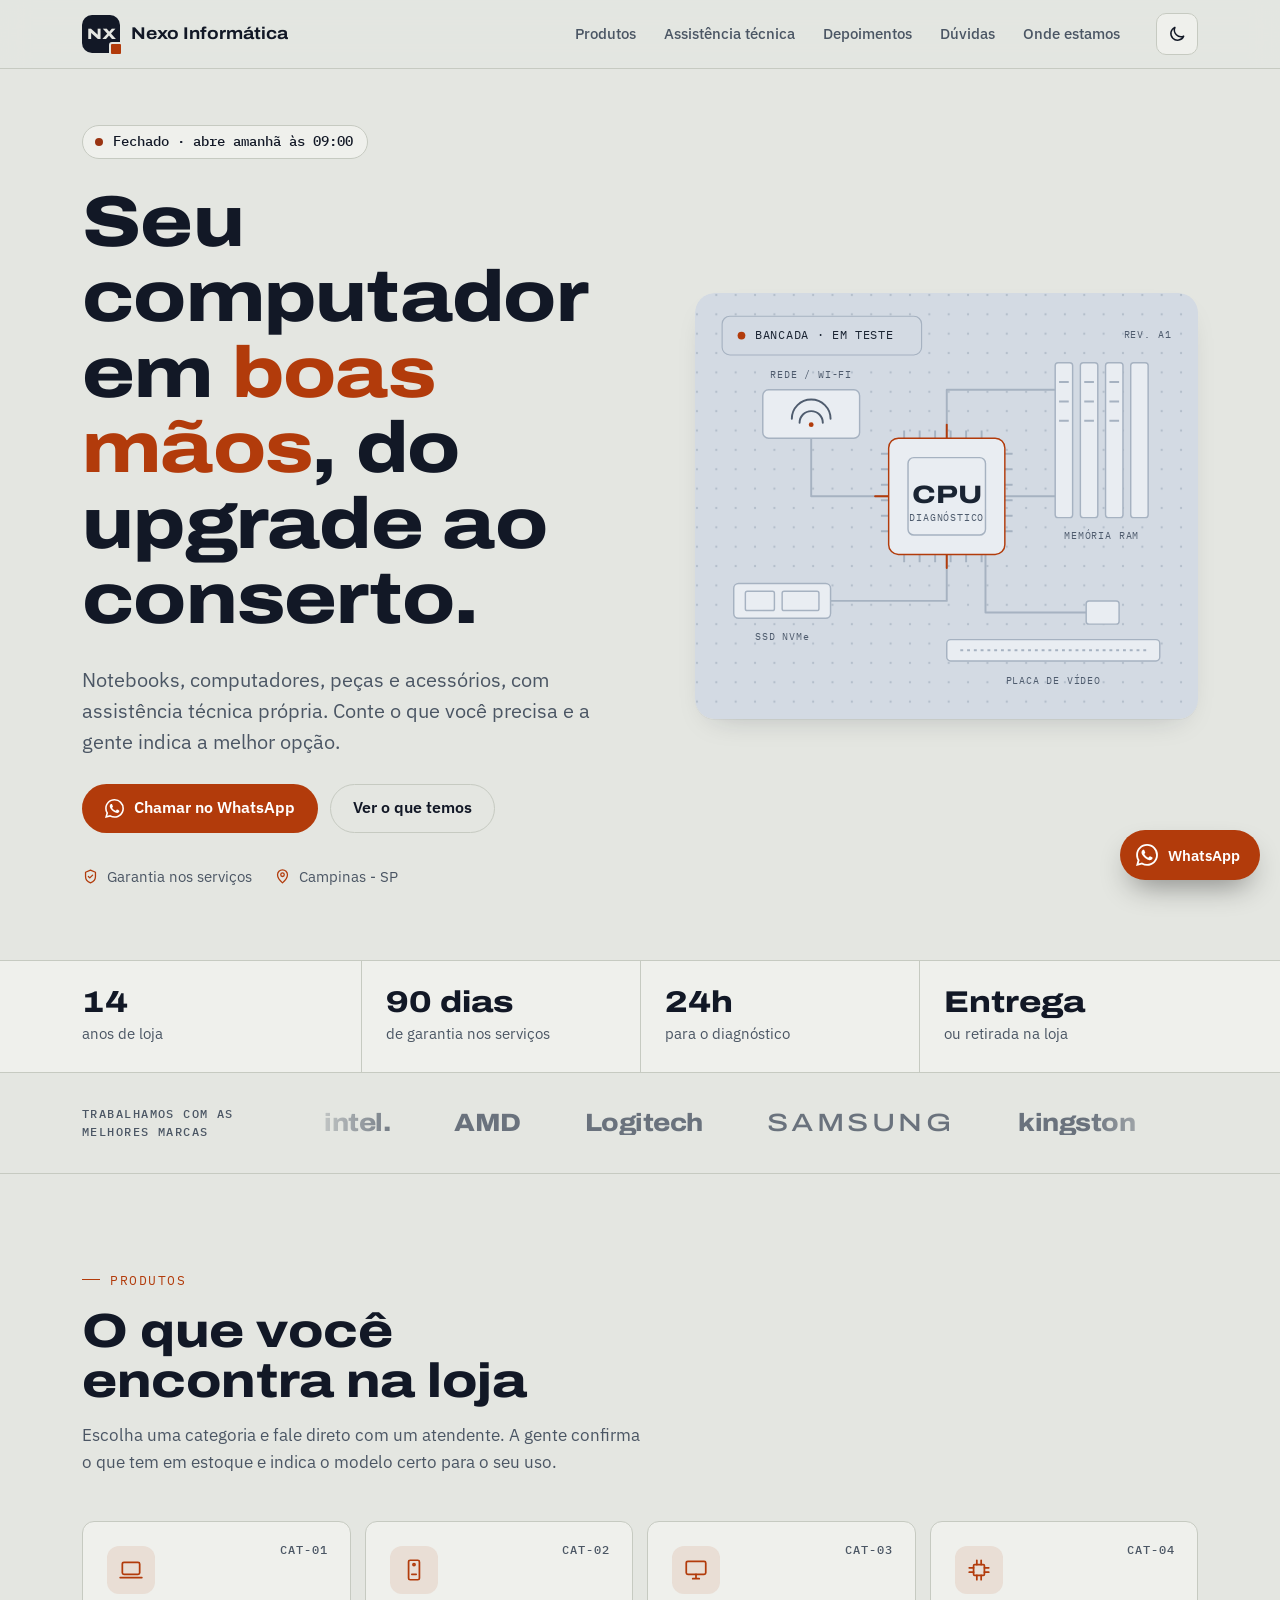
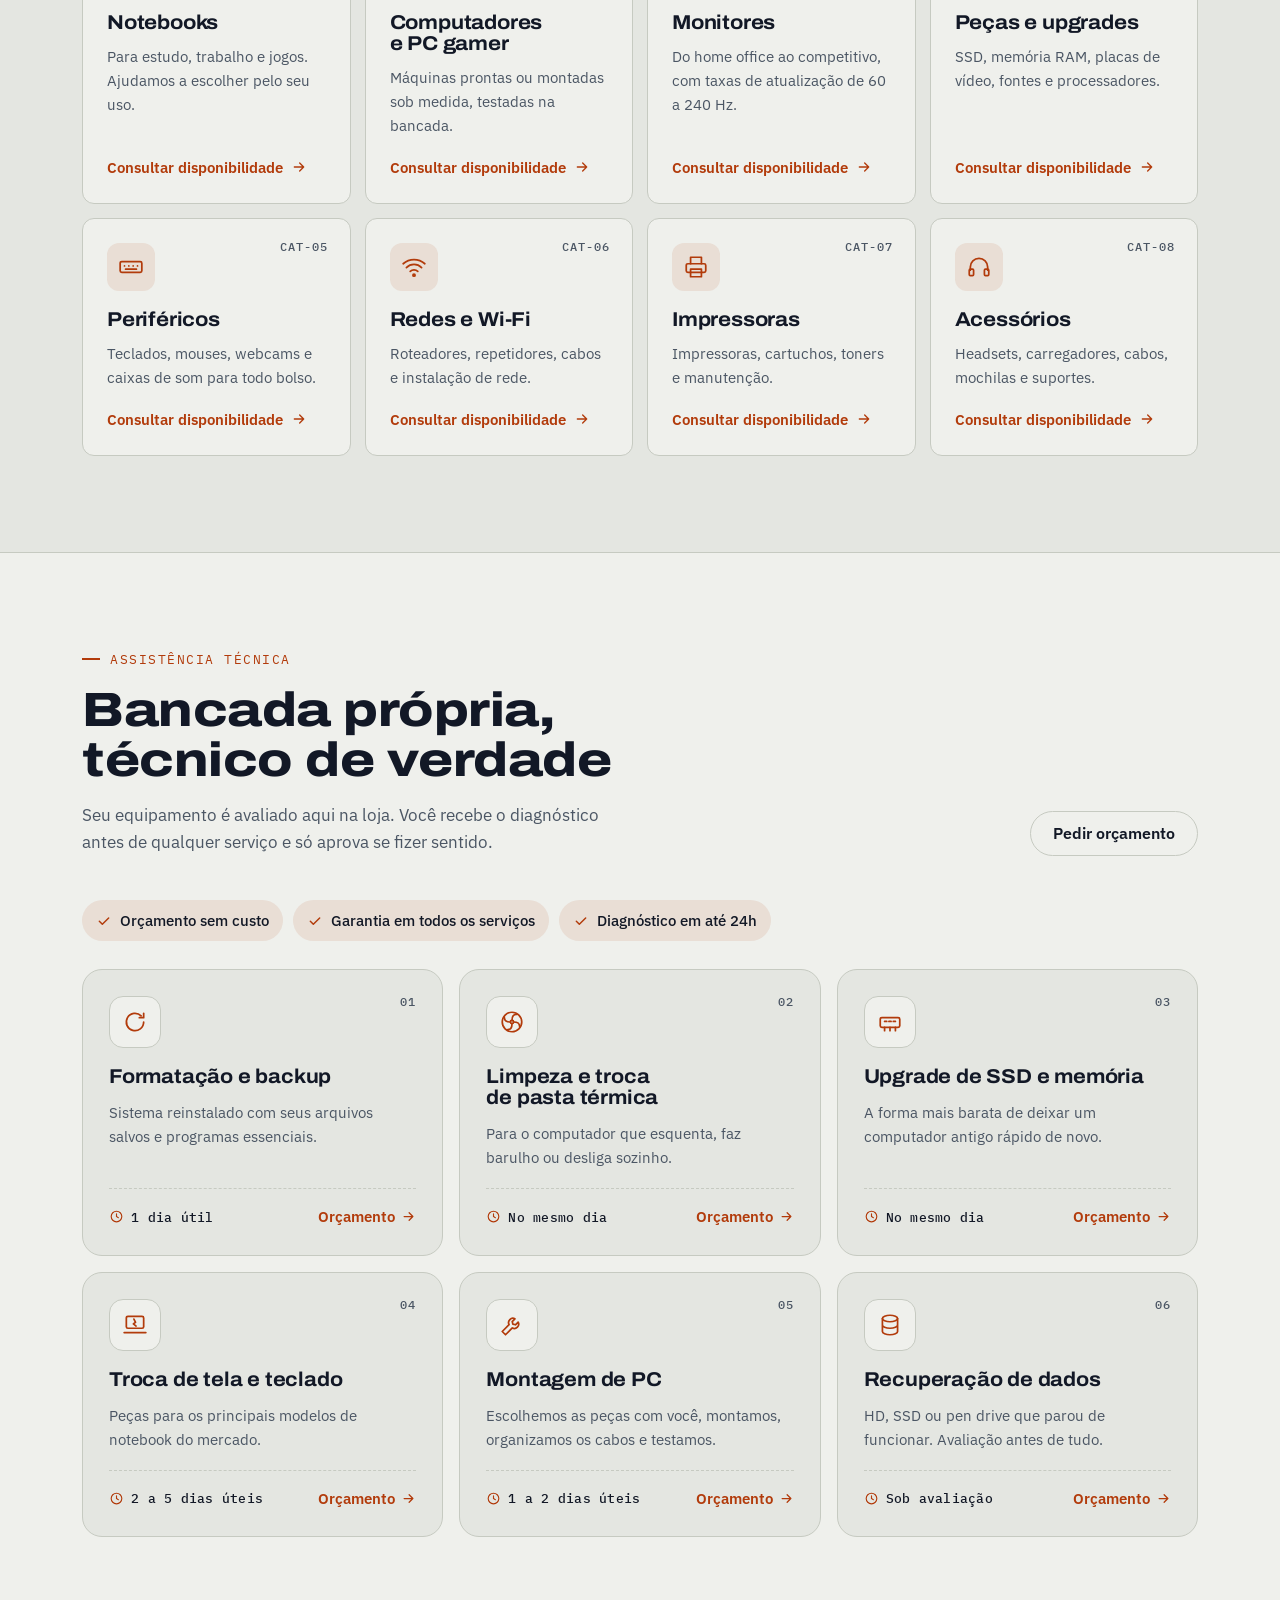
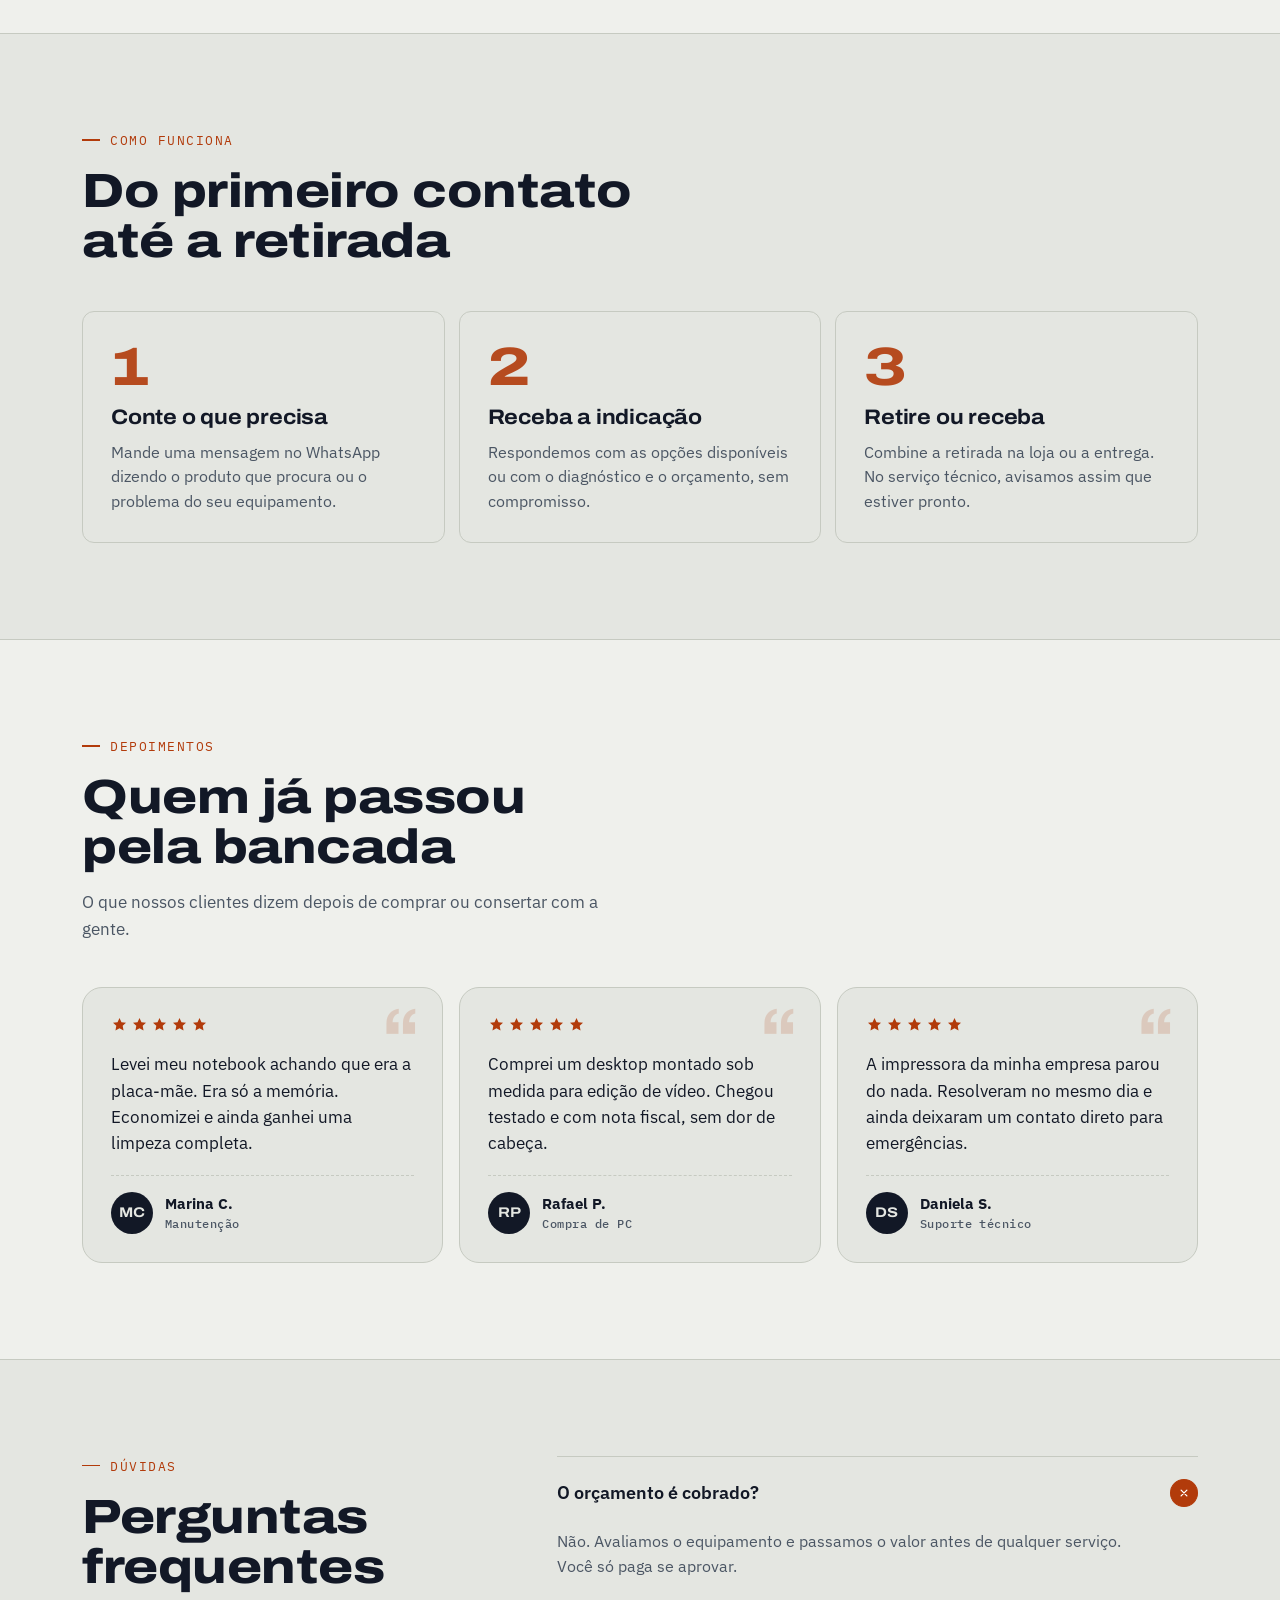
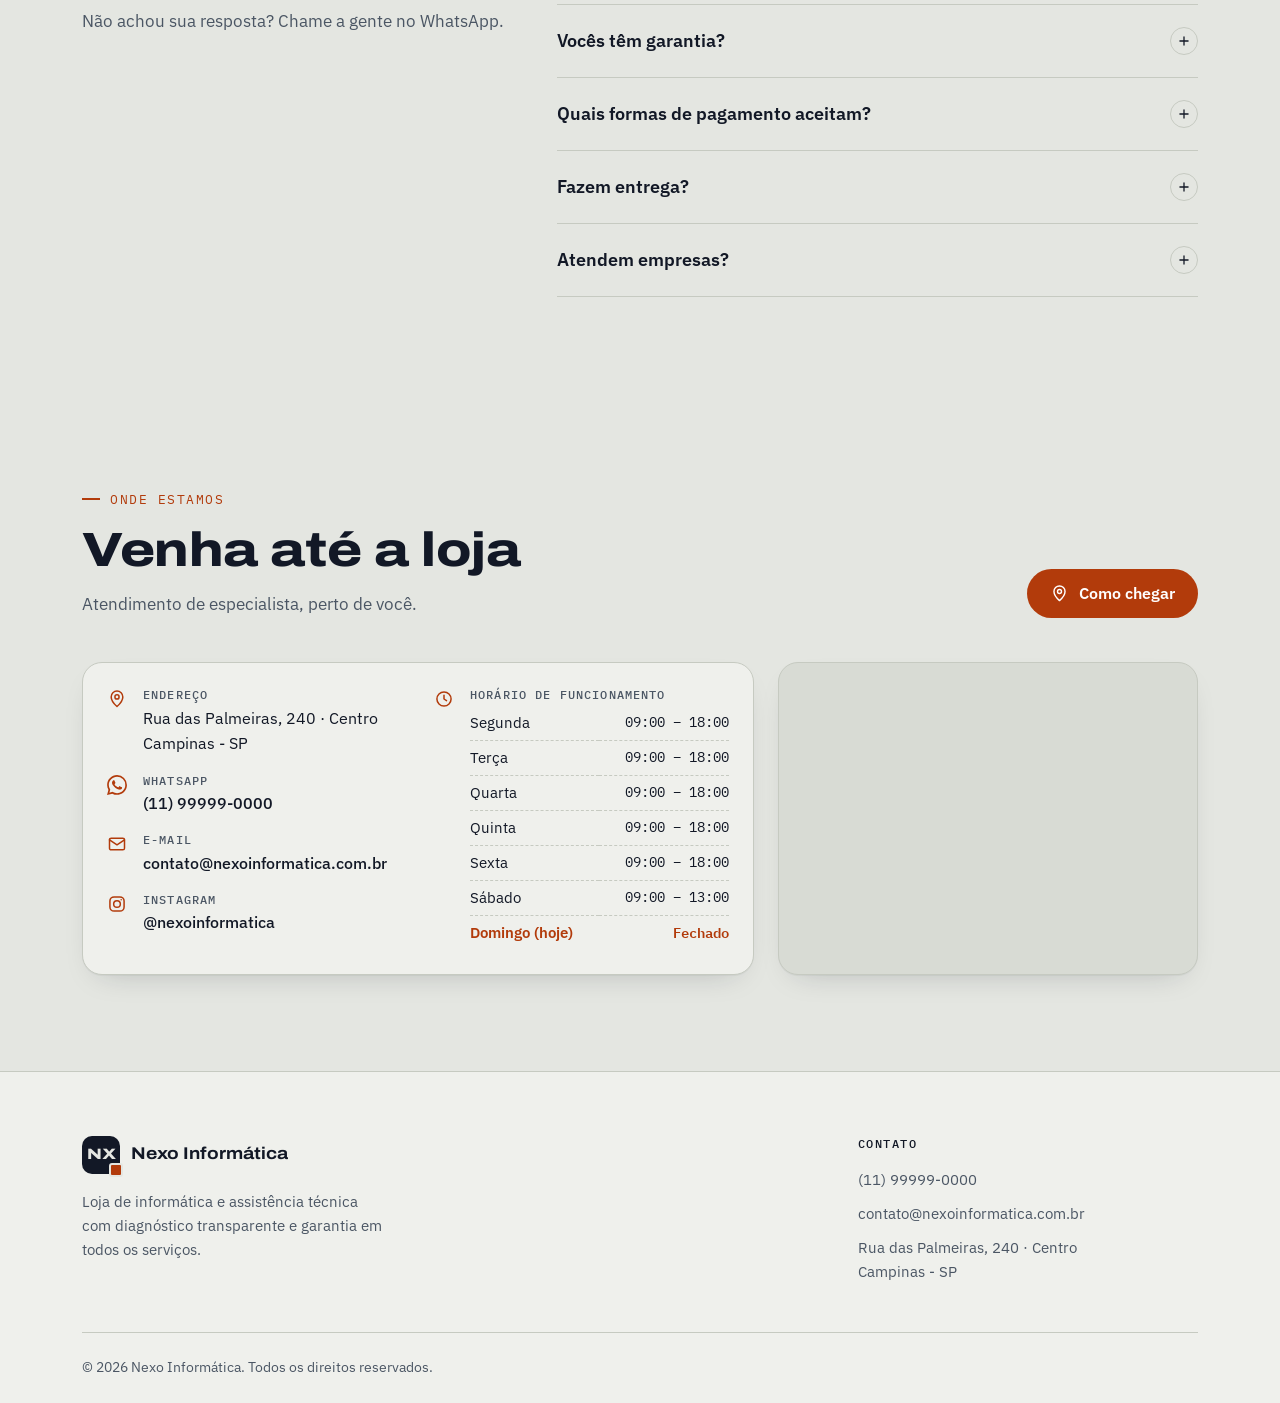
==== commit c5d5af59: "Softer light theme, light test bench, animated theme switch, WhatsApp icons - map moves to the right" ====
--- a/final/index.html
+++ b/final/index.html
@@ -15,23 +15,23 @@
 <style>
 /* Layout: bancada técnica — hero com placa-mãe ilustrada, marcas, catálogo em grade, assistência em cards, depoimentos, FAQ, localização com mapa e rodapé completo */
 :root{
-  --bg:#F3F4F1;
-  --surface:#FFFFFF;
-  --surface-2:#E8EAE5;
+  --bg:#E4E6E1;
+  --surface:#EFF0EC;
+  --surface-2:#D8DBD4;
   --ink:#121826;
-  --muted:#556070;
-  --line:#D6D9D2;
-  --accent:#C2410C;
+  --muted:#4B5664;
+  --line:#C6CAC1;
+  --accent:#B23B0B;
   --on-accent:#FFFFFF;
-  --accent-soft:rgba(194,65,12,.09);
+  --accent-soft:rgba(178,59,11,.1);
   --ok:#15803D;
   --off:#9A3412;
-  --board:#0F1828;
-  --board-2:#172235;
-  --board-line:#2A3A55;
-  --board-ink:#E9EDF3;
-  --board-muted:#93A1B8;
-  --board-accent:#FF8A50;
+  --board:#D3DAE3;
+  --board-2:#E9EDF2;
+  --board-line:#A6B2C1;
+  --board-ink:#1A2433;
+  --board-muted:#4F5C6E;
+  --board-accent:var(--accent);
   --f-display:"Archivo","Arial Narrow",system-ui,sans-serif;
   --f-body:"IBM Plex Sans",system-ui,-apple-system,"Segoe UI",sans-serif;
   --f-mono:"IBM Plex Mono",ui-monospace,"SFMono-Regular",Menlo,monospace;
@@ -44,7 +44,7 @@
     --bg:#10141B; --surface:#161B24; --surface-2:#1D2430; --ink:#EDF0F4; --muted:#9BA5B4; --line:#283041;
     --accent:#FF8A50; --on-accent:#1B0D04; --accent-soft:rgba(255,138,80,.12);
     --ok:#4ADE80; --off:#FDBA74;
-    --board:#0A0F18; --board-2:#111827; --board-line:#26344C;
+    --board:#0A0F18; --board-2:#111827; --board-line:#26344C; --board-ink:#E9EDF3; --board-muted:#93A1B8;
     --shadow:0 1px 0 rgba(0,0,0,.2),0 16px 36px -20px rgba(0,0,0,.7);
     color-scheme:dark;
   }
@@ -53,12 +53,15 @@
   --bg:#10141B; --surface:#161B24; --surface-2:#1D2430; --ink:#EDF0F4; --muted:#9BA5B4; --line:#283041;
   --accent:#FF8A50; --on-accent:#1B0D04; --accent-soft:rgba(255,138,80,.12);
   --ok:#4ADE80; --off:#FDBA74;
-  --board:#0A0F18; --board-2:#111827; --board-line:#26344C;
+  --board:#0A0F18; --board-2:#111827; --board-line:#26344C; --board-ink:#E9EDF3; --board-muted:#93A1B8;
   --shadow:0 1px 0 rgba(0,0,0,.2),0 16px 36px -20px rgba(0,0,0,.7);
   color-scheme:dark;
 }
 
 *{box-sizing:border-box;-webkit-tap-highlight-color:transparent}
+@media (prefers-reduced-motion:no-preference){
+  html.tema-anim,html.tema-anim *,html.tema-anim *::before,html.tema-anim *::after{transition:background-color .45s ease,color .45s ease,border-color .45s ease,fill .45s ease,stroke .45s ease,box-shadow .45s ease!important}
+}
 html{scroll-behavior:smooth;scroll-padding-top:84px}
 body{margin:0;background:var(--bg);color:var(--ink);font-family:var(--f-body);font-size:16px;line-height:1.6;-webkit-font-smoothing:antialiased}
 a{color:inherit}
@@ -270,12 +273,12 @@
 .hours td:last-child{text-align:right;font-family:var(--f-mono);font-size:14px}
 .hours tr:last-child td{border-bottom:0}
 .hours tr.hoje td{color:var(--accent);font-weight:600}
-.local-row{display:grid;grid-template-columns:minmax(0,1fr) minmax(0,1.6fr);gap:24px;align-items:stretch}
+.local-row{display:grid;grid-template-columns:minmax(0,1.6fr) minmax(0,1fr);gap:24px;align-items:stretch}
 .local-card{display:grid;grid-template-columns:minmax(0,1fr) minmax(0,1fr);gap:20px 32px;align-items:start}
 .card-col{display:flex;flex-direction:column;gap:16px;min-width:0}
 .map-frame{border:1px solid var(--line);border-radius:var(--r-lg);overflow:hidden;min-height:300px;background:var(--surface-2);box-shadow:var(--shadow)}
 .map-frame iframe{display:block;width:100%;height:100%;min-height:300px;border:0}
-@media (max-width:1020px){.local-row{grid-template-columns:1fr}.local-row .map-frame{order:2}.map-frame,.map-frame iframe{min-height:260px}}
+@media (max-width:1020px){.local-row{grid-template-columns:1fr}.map-frame,.map-frame iframe{min-height:260px}}
 @media (max-width:600px){.local-card{grid-template-columns:1fr}}
 
 /* Rodapé */
@@ -350,7 +353,7 @@
         <p class="hero-lead" data-loja="subtitulo">Notebooks, computadores, peças e acessórios, com assistência técnica própria.</p>
         <div class="hero-ctas">
           <a class="btn btn-primary" data-wa href="#" target="_blank" rel="noopener">
-            <svg viewBox="0 0 24 24" fill="none" stroke="currentColor" stroke-width="1.8" stroke-linecap="round" stroke-linejoin="round"><path d="M4 5h16v11H9l-5 4z"/><path d="M9 10.5h.01M12 10.5h.01M15 10.5h.01"/></svg>
+            <svg viewBox="0 0 24 24" fill="currentColor" aria-hidden="true"><path d="M17.47 14.38c-.3-.15-1.76-.87-2.03-.97-.27-.1-.47-.15-.67.15-.2.3-.77.97-.94 1.16-.17.2-.35.22-.64.07-.3-.15-1.26-.46-2.39-1.47-.88-.79-1.48-1.76-1.65-2.06-.17-.3-.02-.46.13-.61.13-.13.3-.35.45-.52.15-.17.2-.3.3-.5.1-.2.05-.37-.03-.52-.07-.15-.67-1.61-.92-2.21-.24-.58-.49-.5-.67-.51h-.57c-.2 0-.52.07-.79.37-.27.3-1.04 1.02-1.04 2.48 0 1.46 1.07 2.88 1.21 3.07.15.2 2.1 3.2 5.08 4.49.71.31 1.26.49 1.69.63.71.23 1.36.2 1.87.12.57-.09 1.76-.72 2.01-1.41.25-.69.25-1.29.17-1.41-.07-.12-.27-.2-.57-.35M12.05 21.79h-.01a9.87 9.87 0 0 1-5.03-1.38l-.36-.21-3.74.98 1-3.65-.24-.37a9.86 9.86 0 0 1-1.51-5.26c0-5.45 4.44-9.88 9.89-9.88 2.64 0 5.12 1.03 6.99 2.9a9.83 9.83 0 0 1 2.89 6.99c0 5.45-4.44 9.88-9.88 9.88m8.41-18.3A11.82 11.82 0 0 0 12.05 0C5.5 0 .16 5.34.16 11.89c0 2.1.55 4.14 1.59 5.95L.06 24l6.3-1.65a11.88 11.88 0 0 0 5.68 1.45h.01c6.55 0 11.89-5.34 11.89-11.89a11.82 11.82 0 0 0-3.48-8.41z"/></svg>
             Chamar no WhatsApp
           </a>
           <a class="btn btn-ghost" href="#produtos">Ver o que temos</a>
@@ -538,9 +541,6 @@
         </div>
       </div>
       <div class="local-row">
-        <div class="map-frame">
-          <iframe id="mapa" loading="lazy" referrerpolicy="no-referrer-when-downgrade" title="Mapa de localização da loja"></iframe>
-        </div>
         <div class="card local-card">
           <div class="card-col">
             <div class="info-row">
@@ -548,7 +548,7 @@
               <div><small>Endereço</small><span data-loja="endereco"></span><br><span data-loja="cidade"></span></div>
             </div>
             <div class="info-row">
-              <svg viewBox="0 0 24 24" fill="none" stroke="currentColor" stroke-width="1.8" stroke-linecap="round" stroke-linejoin="round"><path d="M4 5h16v11H9l-5 4z"/></svg>
+              <svg viewBox="0 0 24 24" fill="currentColor" aria-hidden="true"><path d="M17.47 14.38c-.3-.15-1.76-.87-2.03-.97-.27-.1-.47-.15-.67.15-.2.3-.77.97-.94 1.16-.17.2-.35.22-.64.07-.3-.15-1.26-.46-2.39-1.47-.88-.79-1.48-1.76-1.65-2.06-.17-.3-.02-.46.13-.61.13-.13.3-.35.45-.52.15-.17.2-.3.3-.5.1-.2.05-.37-.03-.52-.07-.15-.67-1.61-.92-2.21-.24-.58-.49-.5-.67-.51h-.57c-.2 0-.52.07-.79.37-.27.3-1.04 1.02-1.04 2.48 0 1.46 1.07 2.88 1.21 3.07.15.2 2.1 3.2 5.08 4.49.71.31 1.26.49 1.69.63.71.23 1.36.2 1.87.12.57-.09 1.76-.72 2.01-1.41.25-.69.25-1.29.17-1.41-.07-.12-.27-.2-.57-.35M12.05 21.79h-.01a9.87 9.87 0 0 1-5.03-1.38l-.36-.21-3.74.98 1-3.65-.24-.37a9.86 9.86 0 0 1-1.51-5.26c0-5.45 4.44-9.88 9.89-9.88 2.64 0 5.12 1.03 6.99 2.9a9.83 9.83 0 0 1 2.89 6.99c0 5.45-4.44 9.88-9.88 9.88m8.41-18.3A11.82 11.82 0 0 0 12.05 0C5.5 0 .16 5.34.16 11.89c0 2.1.55 4.14 1.59 5.95L.06 24l6.3-1.65a11.88 11.88 0 0 0 5.68 1.45h.01c6.55 0 11.89-5.34 11.89-11.89a11.82 11.82 0 0 0-3.48-8.41z"/></svg>
               <div><small>WhatsApp</small><a data-wa href="#" target="_blank" rel="noopener" data-loja="whatsappExibicao"></a></div>
             </div>
             <div class="info-row" data-se="email">
@@ -565,6 +565,9 @@
             <div style="min-width:0"><small>Horário de funcionamento</small><table class="hours" id="hours"></table></div>
           </div>
         </div>
+        <div class="map-frame">
+          <iframe id="mapa" loading="lazy" referrerpolicy="no-referrer-when-downgrade" title="Mapa de localização da loja"></iframe>
+        </div>
       </div>
     </div>
   </section>
@@ -580,10 +583,8 @@
           <span class="logo-name" data-loja="nome">Nexo Informática</span>
         </a>
         <p data-loja="rodapeTexto"></p>
-        <div class="social">
-          <a data-se="instagram" data-insta href="#" target="_blank" rel="noopener" aria-label="Instagram"><svg viewBox="0 0 24 24" fill="none" stroke="currentColor" stroke-width="1.7"><rect x="3" y="3" width="18" height="18" rx="5"/><circle cx="12" cy="12" r="4"/><circle cx="17.2" cy="6.8" r="1"/></svg></a>
+        <div class="social" data-se="facebook">
           <a data-se="facebook" id="fbLink" href="#" target="_blank" rel="noopener" aria-label="Facebook"><svg viewBox="0 0 24 24" fill="none" stroke="currentColor" stroke-width="1.7"><path d="M14 9h3V6h-3a4 4 0 0 0-4 4v2H7v3h3v6h3v-6h3l1-3h-4v-2a1 1 0 0 1 1-1z"/></svg></a>
-          <a data-wa href="#" target="_blank" rel="noopener" aria-label="WhatsApp"><svg viewBox="0 0 24 24" fill="none" stroke="currentColor" stroke-width="1.7"><path d="M4 20l1.4-4.2A8 8 0 1 1 9 18.6z"/><path d="M8.5 9.5c0 3 2.5 5.5 5.5 5.5.6 0 1.1-.4 1.1-1v-.8l-2-1-.6.9a5 5 0 0 1-3.1-3.1l.9-.6-1-2h-.8c-.6 0-1 .5-1 1.1z"/></svg></a>
         </div>
       </div>
       <div>
@@ -604,7 +605,7 @@
 
 <div class="floats">
 <a class="fab" data-wa href="#" target="_blank" rel="noopener" aria-label="Falar no WhatsApp">
-  <svg viewBox="0 0 24 24" fill="none" stroke="currentColor" stroke-width="1.8" stroke-linecap="round" stroke-linejoin="round"><path d="M4 5h16v11H9l-5 4z"/><path d="M9 10.5h.01M12 10.5h.01M15 10.5h.01"/></svg>
+  <svg viewBox="0 0 24 24" fill="currentColor" aria-hidden="true"><path d="M17.47 14.38c-.3-.15-1.76-.87-2.03-.97-.27-.1-.47-.15-.67.15-.2.3-.77.97-.94 1.16-.17.2-.35.22-.64.07-.3-.15-1.26-.46-2.39-1.47-.88-.79-1.48-1.76-1.65-2.06-.17-.3-.02-.46.13-.61.13-.13.3-.35.45-.52.15-.17.2-.3.3-.5.1-.2.05-.37-.03-.52-.07-.15-.67-1.61-.92-2.21-.24-.58-.49-.5-.67-.51h-.57c-.2 0-.52.07-.79.37-.27.3-1.04 1.02-1.04 2.48 0 1.46 1.07 2.88 1.21 3.07.15.2 2.1 3.2 5.08 4.49.71.31 1.26.49 1.69.63.71.23 1.36.2 1.87.12.57-.09 1.76-.72 2.01-1.41.25-.69.25-1.29.17-1.41-.07-.12-.27-.2-.57-.35M12.05 21.79h-.01a9.87 9.87 0 0 1-5.03-1.38l-.36-.21-3.74.98 1-3.65-.24-.37a9.86 9.86 0 0 1-1.51-5.26c0-5.45 4.44-9.88 9.89-9.88 2.64 0 5.12 1.03 6.99 2.9a9.83 9.83 0 0 1 2.89 6.99c0 5.45-4.44 9.88-9.88 9.88m8.41-18.3A11.82 11.82 0 0 0 12.05 0C5.5 0 .16 5.34.16 11.89c0 2.1.55 4.14 1.59 5.95L.06 24l6.3-1.65a11.88 11.88 0 0 0 5.68 1.45h.01c6.55 0 11.89-5.34 11.89-11.89a11.82 11.82 0 0 0-3.48-8.41z"/></svg>
   <span>WhatsApp</span>
 </a>
 <button class="to-top" id="topoBtn" aria-label="Voltar ao topo">
@@ -635,7 +636,7 @@
   credito: "",                       // ex.: "Site por Sua Agência"
 
   // Cores de destaque (tema claro e tema escuro)
-  cor: "#C2410C",
+  cor: "#B23B0B",
   corEscuro: "#FF8A50",
 
   titulo: 'Seu computador em <em>boas mãos</em>, do upgrade ao conserto.',
@@ -859,7 +860,10 @@
   const root = document.documentElement;
   const escuro = root.dataset.theme ? root.dataset.theme === 'dark' : matchMedia('(prefers-color-scheme: dark)').matches;
   const novo = escuro ? 'light' : 'dark';
+  root.classList.add('tema-anim');
   root.dataset.theme = novo;
+  clearTimeout(window.temaTimer);
+  window.temaTimer = setTimeout(() => root.classList.remove('tema-anim'), 500);
   try { localStorage.setItem('tema', novo); } catch (e) {}
 });
 
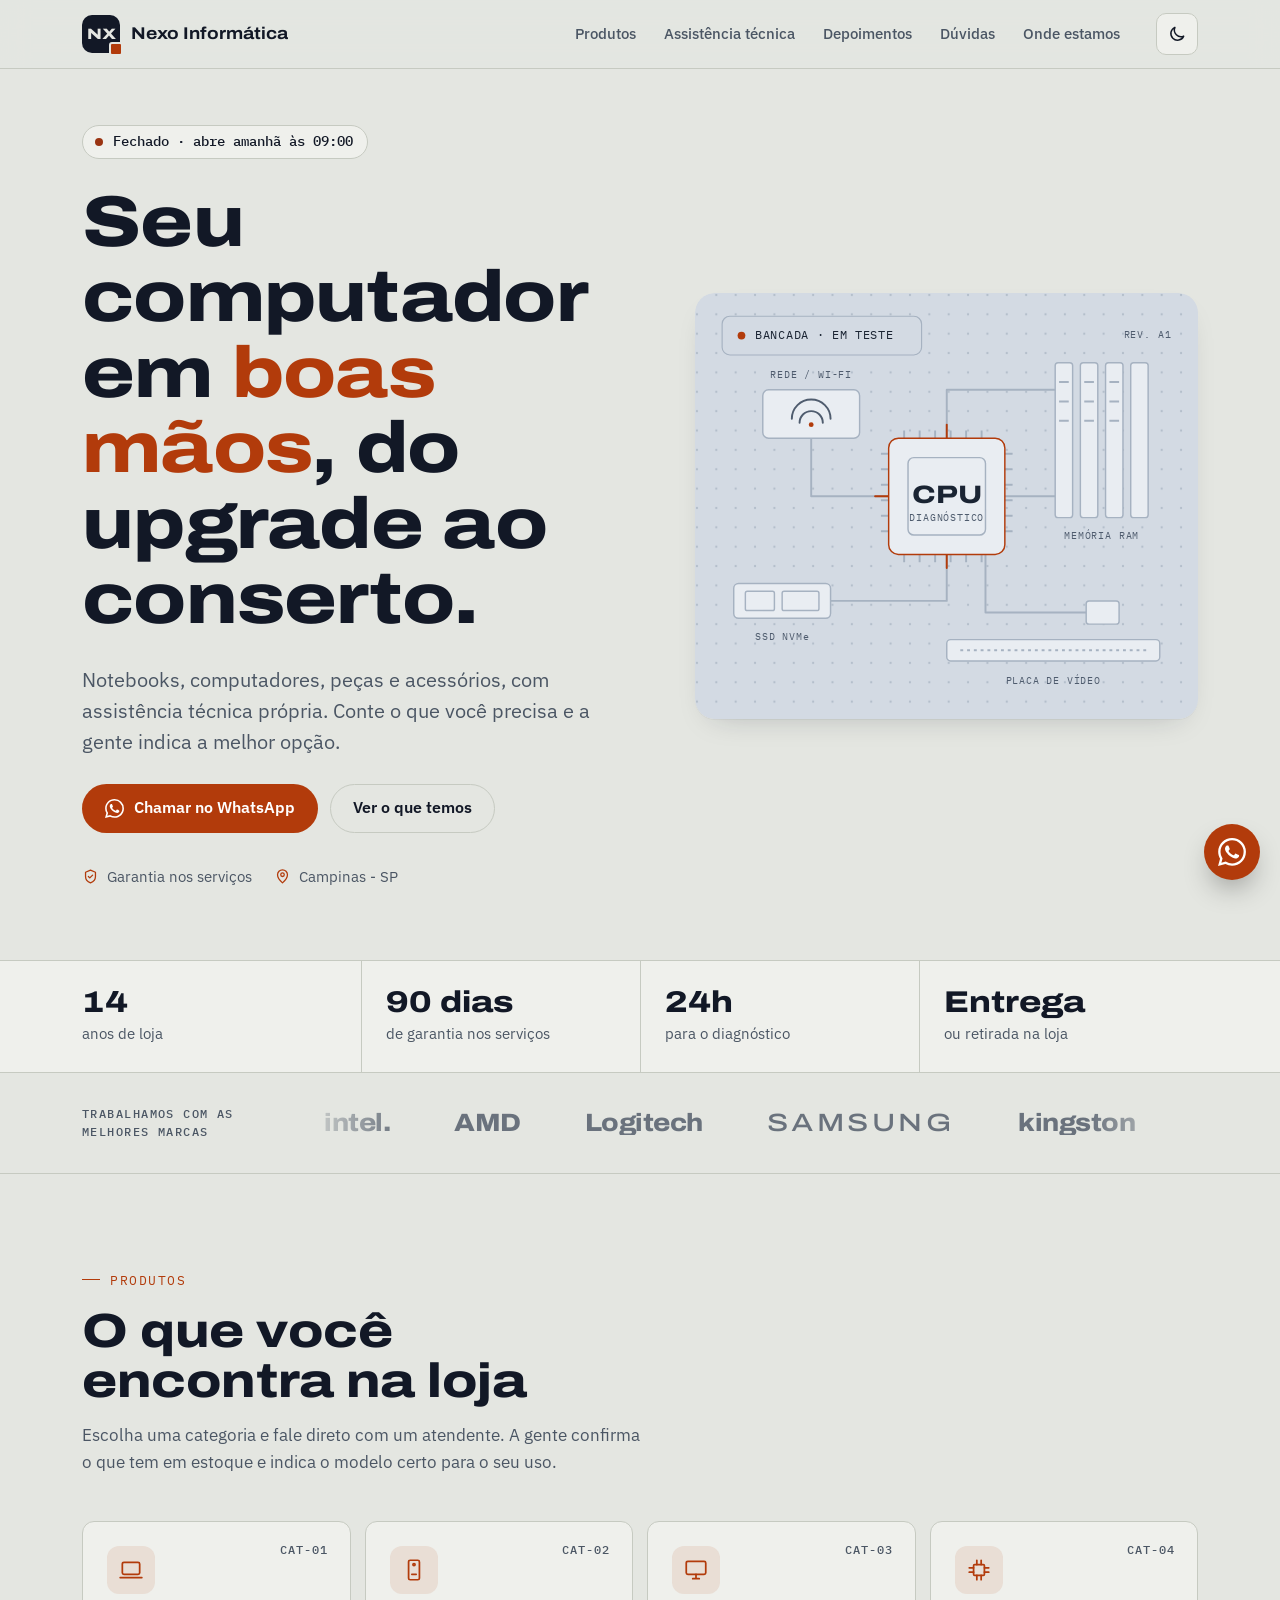
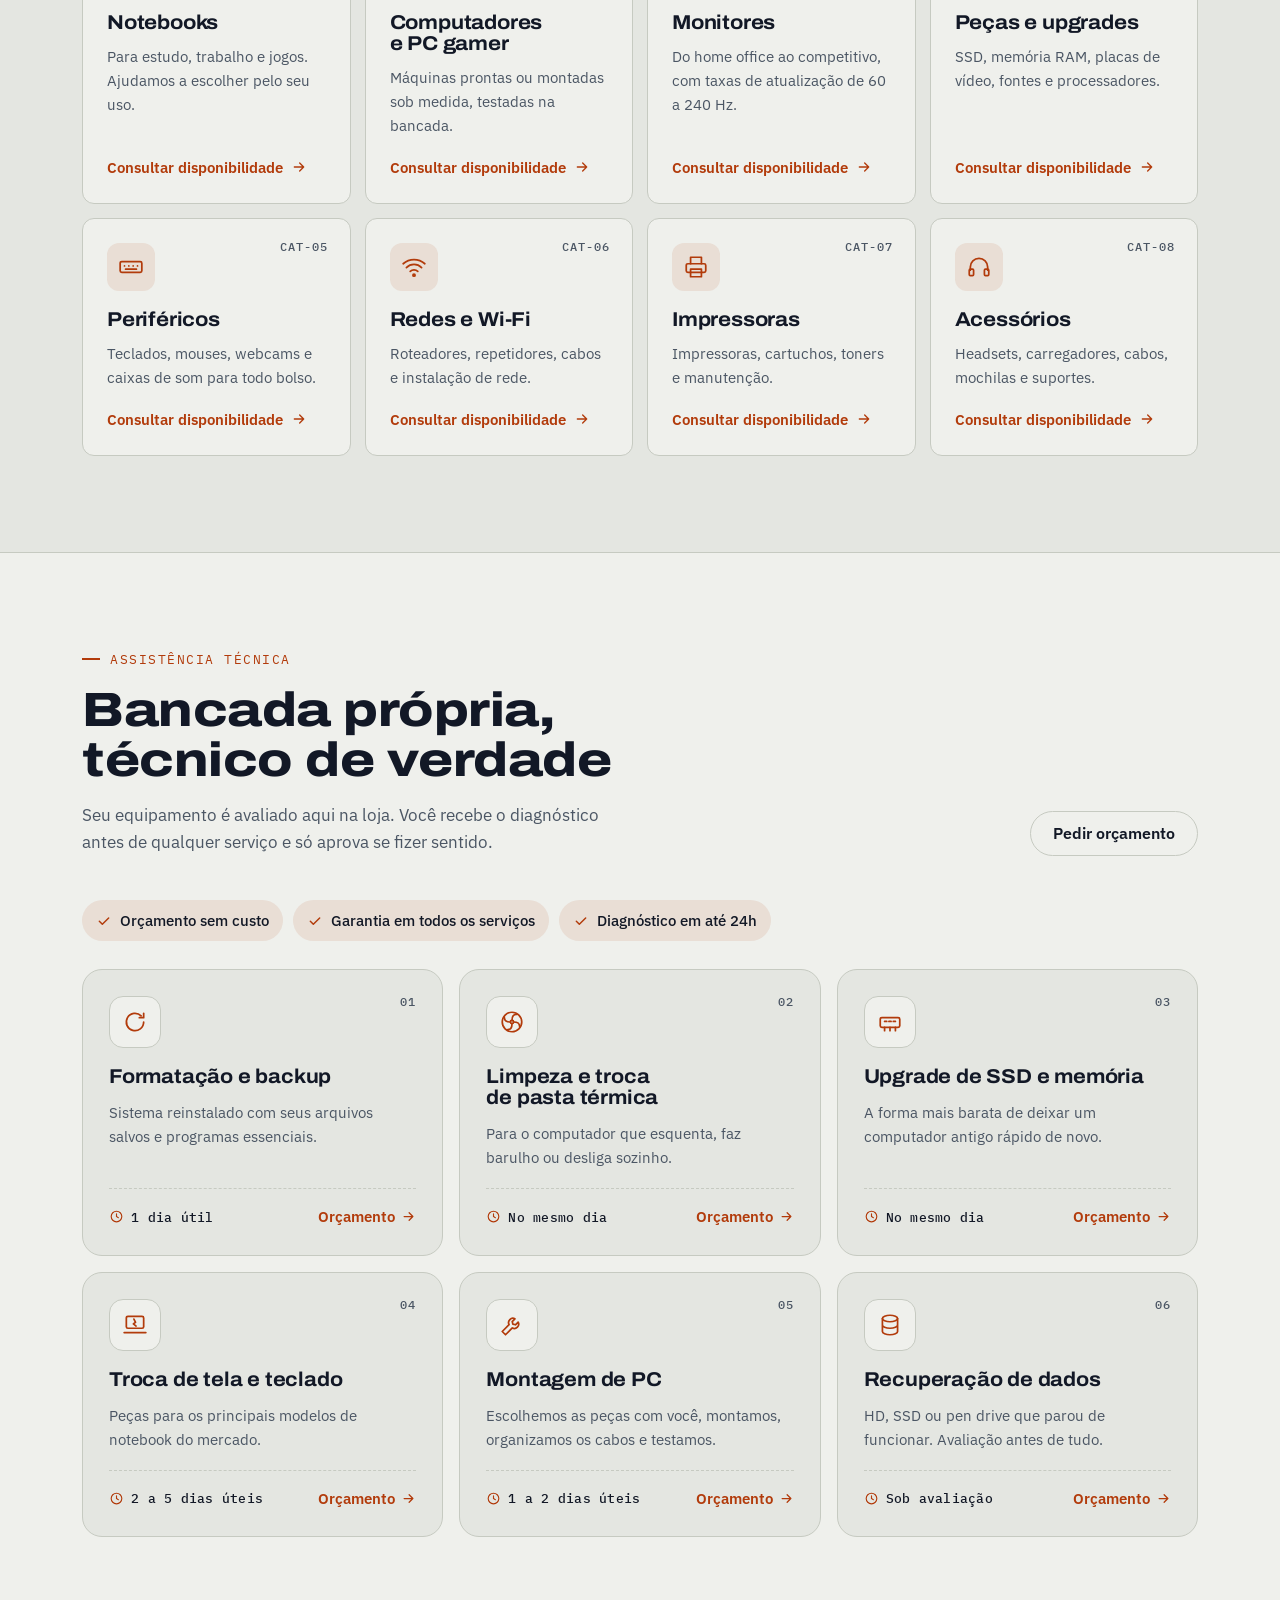
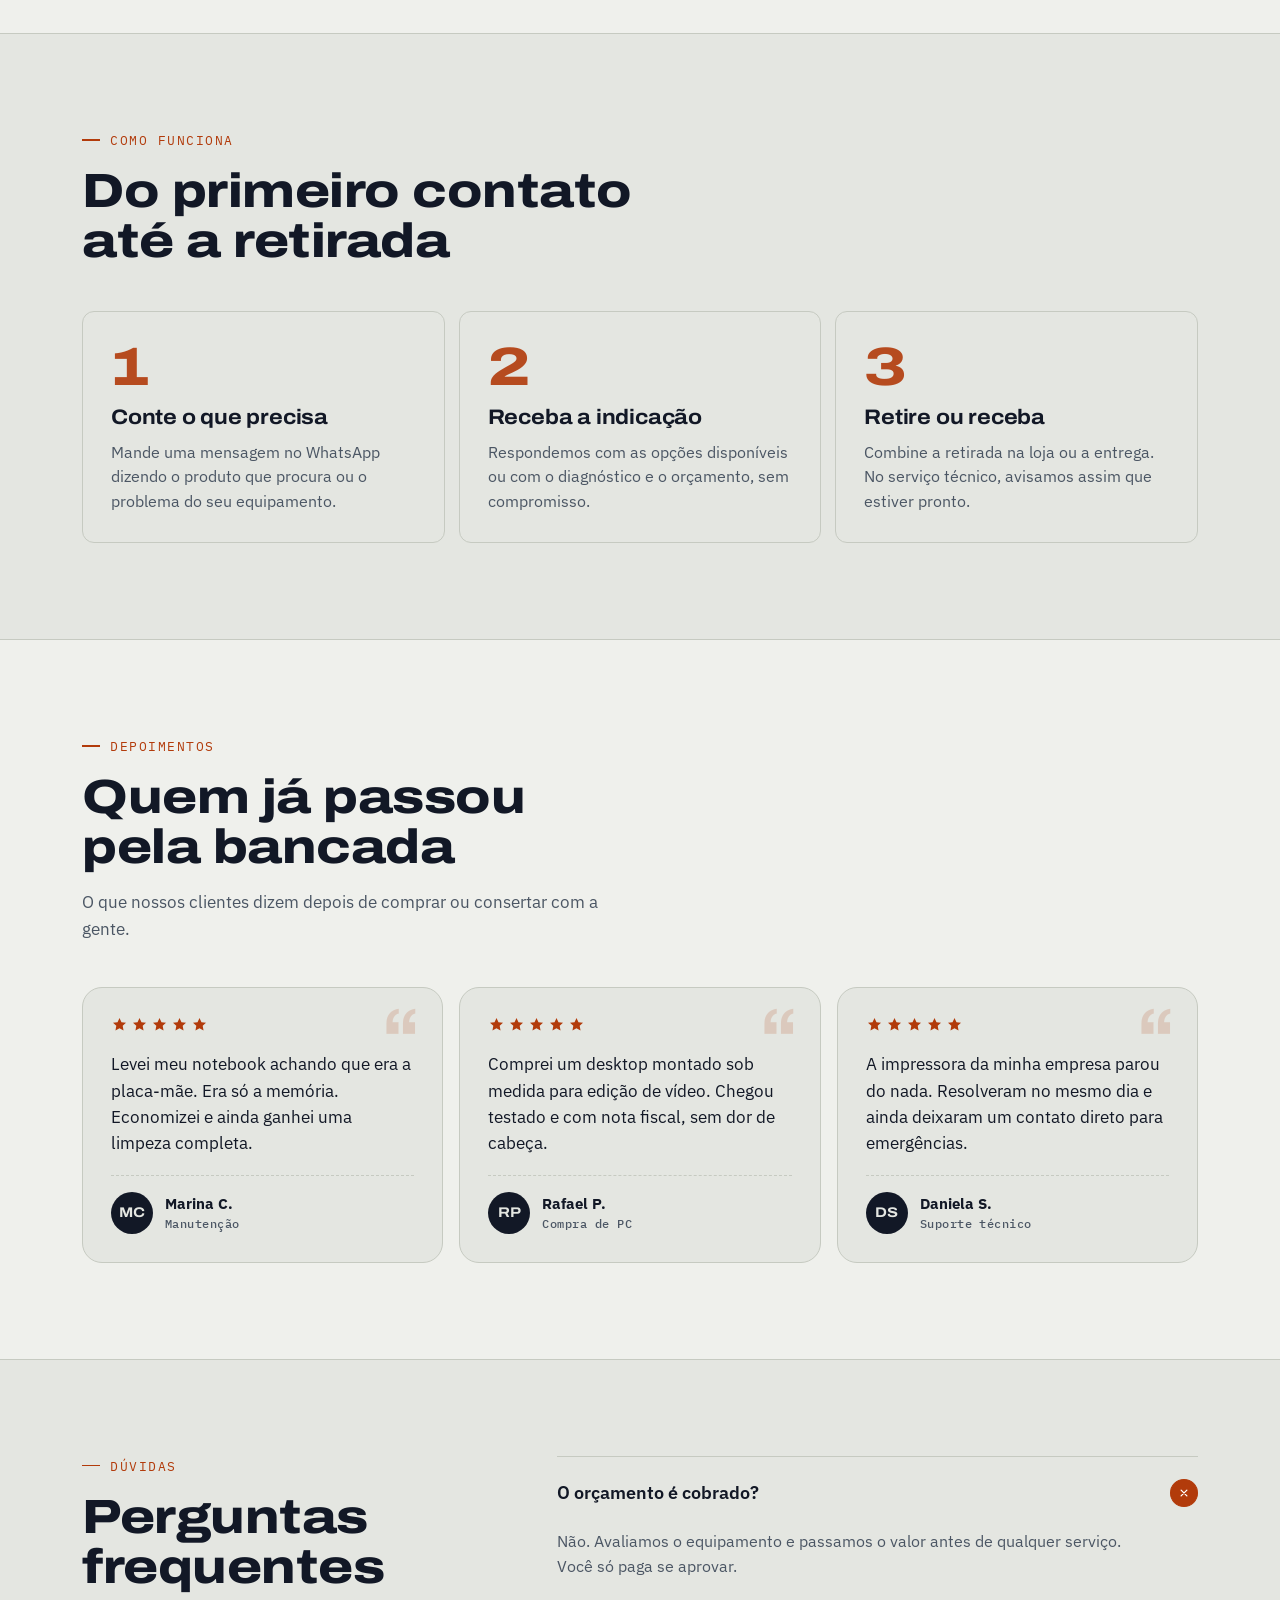
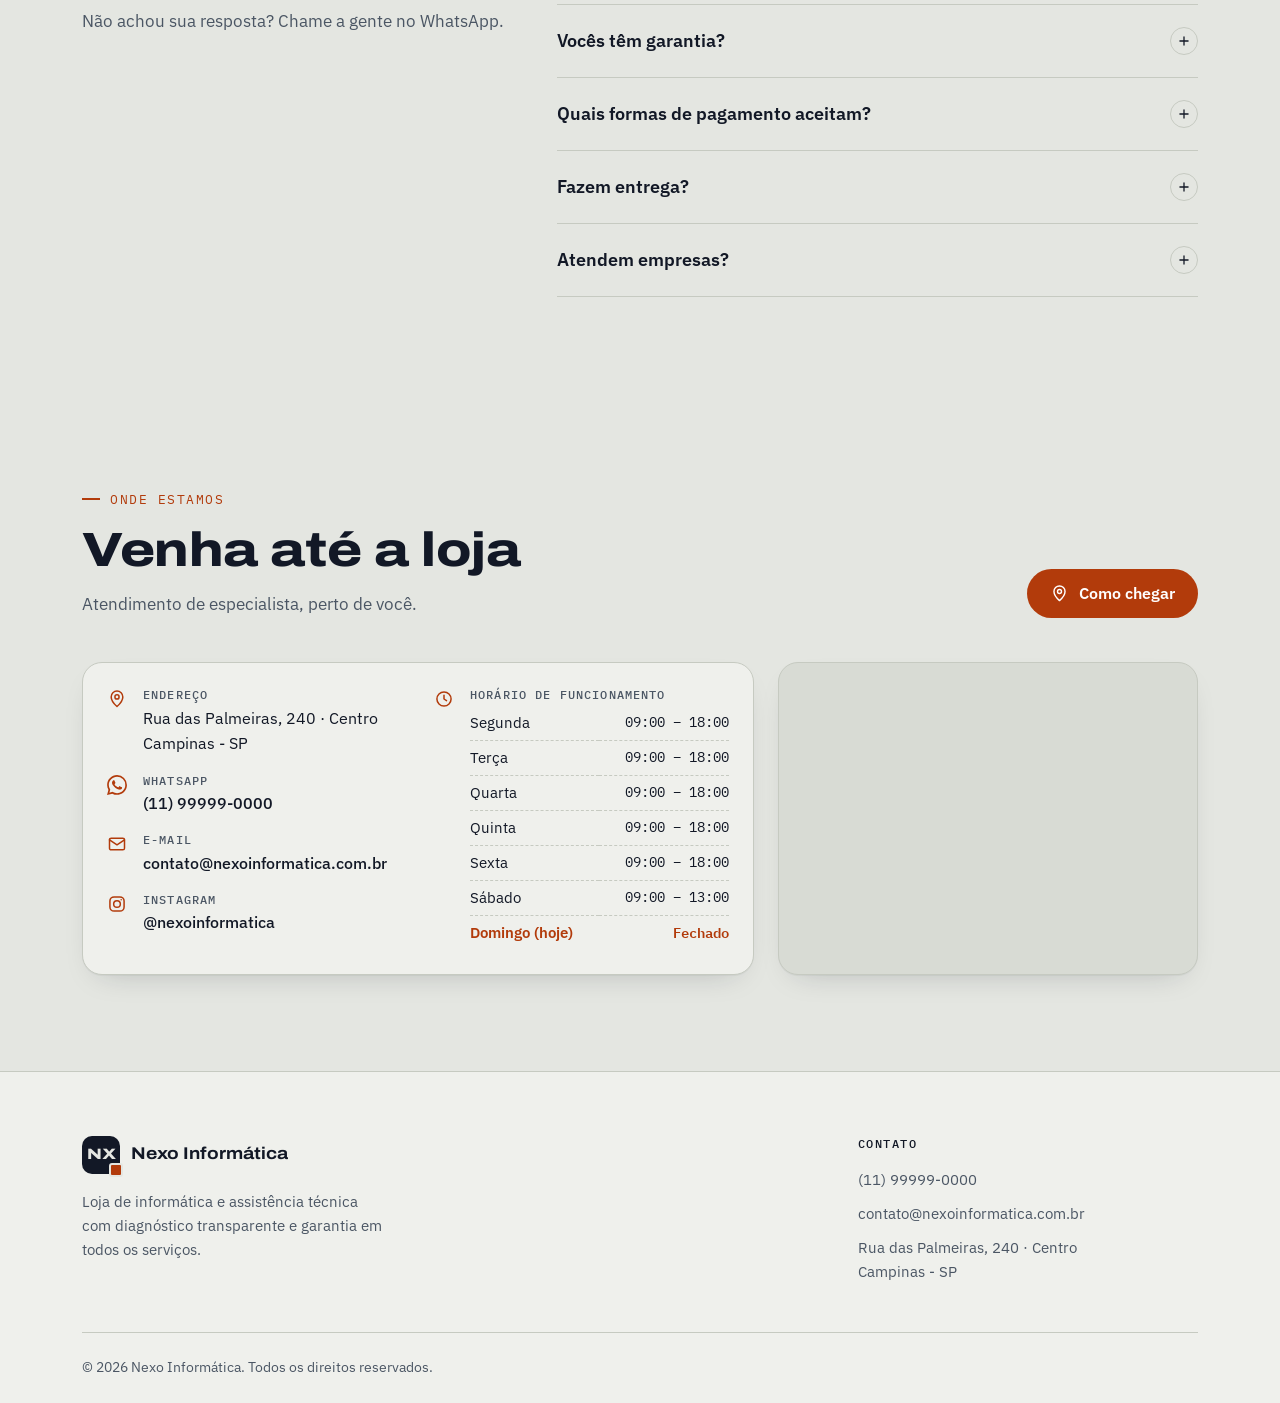
==== commit c37cdd29: "Icon-only WhatsApp button and lighter theme switch animation - floating WhatsApp button shows only t" ====
--- a/final/index.html
+++ b/final/index.html
@@ -59,9 +59,8 @@
 }
 
 *{box-sizing:border-box;-webkit-tap-highlight-color:transparent}
-@media (prefers-reduced-motion:no-preference){
-  html.tema-anim,html.tema-anim *,html.tema-anim *::before,html.tema-anim *::after{transition:background-color .45s ease,color .45s ease,border-color .45s ease,fill .45s ease,stroke .45s ease,box-shadow .45s ease!important}
-}
+/* Troca de tema: o navegador só esmaece um "print" da tela (leve) */
+::view-transition-old(root),::view-transition-new(root){animation-duration:.3s;animation-timing-function:ease}
 html{scroll-behavior:smooth;scroll-padding-top:84px}
 body{margin:0;background:var(--bg);color:var(--ink);font-family:var(--f-body);font-size:16px;line-height:1.6;-webkit-font-smoothing:antialiased}
 a{color:inherit}
@@ -300,15 +299,15 @@
 .footer-bottom{display:flex;flex-wrap:wrap;justify-content:space-between;gap:10px 32px;padding-block:24px calc(24px + env(safe-area-inset-bottom,0px));border-top:1px solid var(--line);font-size:13.5px}
 
 /* Botão flutuante */
-.floats{position:fixed;z-index:70;right:calc(20px + env(safe-area-inset-right,0px));bottom:calc(20px + env(safe-area-inset-bottom,0px));display:flex;flex-direction:column;align-items:flex-end}
-.fab{display:flex;align-items:center;gap:10px;padding:14px 20px 14px 16px;border-radius:999px;background:var(--accent);color:var(--on-accent);text-decoration:none;font:600 15px/1 var(--f-body);box-shadow:0 14px 30px -10px rgba(0,0,0,.45);transition:transform .15s ease}
-.fab svg{width:22px;height:22px}
+.floats{position:fixed;z-index:70;right:calc(20px + env(safe-area-inset-right,0px));bottom:calc(20px + env(safe-area-inset-bottom,0px));display:flex;flex-direction:column;align-items:center}
+.fab{display:grid;place-items:center;width:56px;height:56px;border-radius:50%;background:var(--accent);color:var(--on-accent);text-decoration:none;box-shadow:0 14px 30px -10px rgba(0,0,0,.45);transition:transform .15s ease}
+.fab svg{width:28px;height:28px}
 .fab:hover{transform:translateY(-2px)}
 .to-top{width:48px;height:0;margin-top:0;border:0 solid var(--bg);border-radius:50%;background:var(--ink);color:var(--bg);display:grid;place-items:center;overflow:hidden;cursor:pointer;padding:0;box-shadow:0 10px 24px -12px rgba(0,0,0,.4);opacity:0;visibility:hidden;transition:height .3s ease,margin-top .3s ease,border-width .3s ease,opacity .3s ease,visibility .3s,background .15s ease}
 .to-top.show{height:48px;margin-top:10px;border-width:2px;opacity:1;visibility:visible}
 .to-top:hover{background:var(--accent);color:var(--on-accent)}
 .to-top svg{width:22px;height:22px}
-@media (max-width:520px){.fab span{display:none}.fab{padding:16px}.floats{align-items:center}.footer-bottom{padding-bottom:calc(140px + env(safe-area-inset-bottom,0px))}}
+@media (max-width:520px){.footer-bottom{padding-bottom:calc(140px + env(safe-area-inset-bottom,0px))}}
 
 @media (prefers-reduced-motion:reduce){
   *{animation:none!important;transition:none!important}
@@ -606,7 +605,6 @@
 <div class="floats">
 <a class="fab" data-wa href="#" target="_blank" rel="noopener" aria-label="Falar no WhatsApp">
   <svg viewBox="0 0 24 24" fill="currentColor" aria-hidden="true"><path d="M17.47 14.38c-.3-.15-1.76-.87-2.03-.97-.27-.1-.47-.15-.67.15-.2.3-.77.97-.94 1.16-.17.2-.35.22-.64.07-.3-.15-1.26-.46-2.39-1.47-.88-.79-1.48-1.76-1.65-2.06-.17-.3-.02-.46.13-.61.13-.13.3-.35.45-.52.15-.17.2-.3.3-.5.1-.2.05-.37-.03-.52-.07-.15-.67-1.61-.92-2.21-.24-.58-.49-.5-.67-.51h-.57c-.2 0-.52.07-.79.37-.27.3-1.04 1.02-1.04 2.48 0 1.46 1.07 2.88 1.21 3.07.15.2 2.1 3.2 5.08 4.49.71.31 1.26.49 1.69.63.71.23 1.36.2 1.87.12.57-.09 1.76-.72 2.01-1.41.25-.69.25-1.29.17-1.41-.07-.12-.27-.2-.57-.35M12.05 21.79h-.01a9.87 9.87 0 0 1-5.03-1.38l-.36-.21-3.74.98 1-3.65-.24-.37a9.86 9.86 0 0 1-1.51-5.26c0-5.45 4.44-9.88 9.89-9.88 2.64 0 5.12 1.03 6.99 2.9a9.83 9.83 0 0 1 2.89 6.99c0 5.45-4.44 9.88-9.88 9.88m8.41-18.3A11.82 11.82 0 0 0 12.05 0C5.5 0 .16 5.34.16 11.89c0 2.1.55 4.14 1.59 5.95L.06 24l6.3-1.65a11.88 11.88 0 0 0 5.68 1.45h.01c6.55 0 11.89-5.34 11.89-11.89a11.82 11.82 0 0 0-3.48-8.41z"/></svg>
-  <span>WhatsApp</span>
 </a>
 <button class="to-top" id="topoBtn" aria-label="Voltar ao topo">
   <svg viewBox="0 0 24 24" fill="none" stroke="currentColor" stroke-width="2" stroke-linecap="round" stroke-linejoin="round"><path d="M12 19V5M6 11l6-6 6 6" stroke-width="2.6"/></svg>
@@ -860,10 +858,9 @@
   const root = document.documentElement;
   const escuro = root.dataset.theme ? root.dataset.theme === 'dark' : matchMedia('(prefers-color-scheme: dark)').matches;
   const novo = escuro ? 'light' : 'dark';
-  root.classList.add('tema-anim');
-  root.dataset.theme = novo;
-  clearTimeout(window.temaTimer);
-  window.temaTimer = setTimeout(() => root.classList.remove('tema-anim'), 500);
+  const aplicar = () => { root.dataset.theme = novo; };
+  if (document.startViewTransition && !matchMedia('(prefers-reduced-motion: reduce)').matches) document.startViewTransition(aplicar);
+  else aplicar();
   try { localStorage.setItem('tema', novo); } catch (e) {}
 });
 
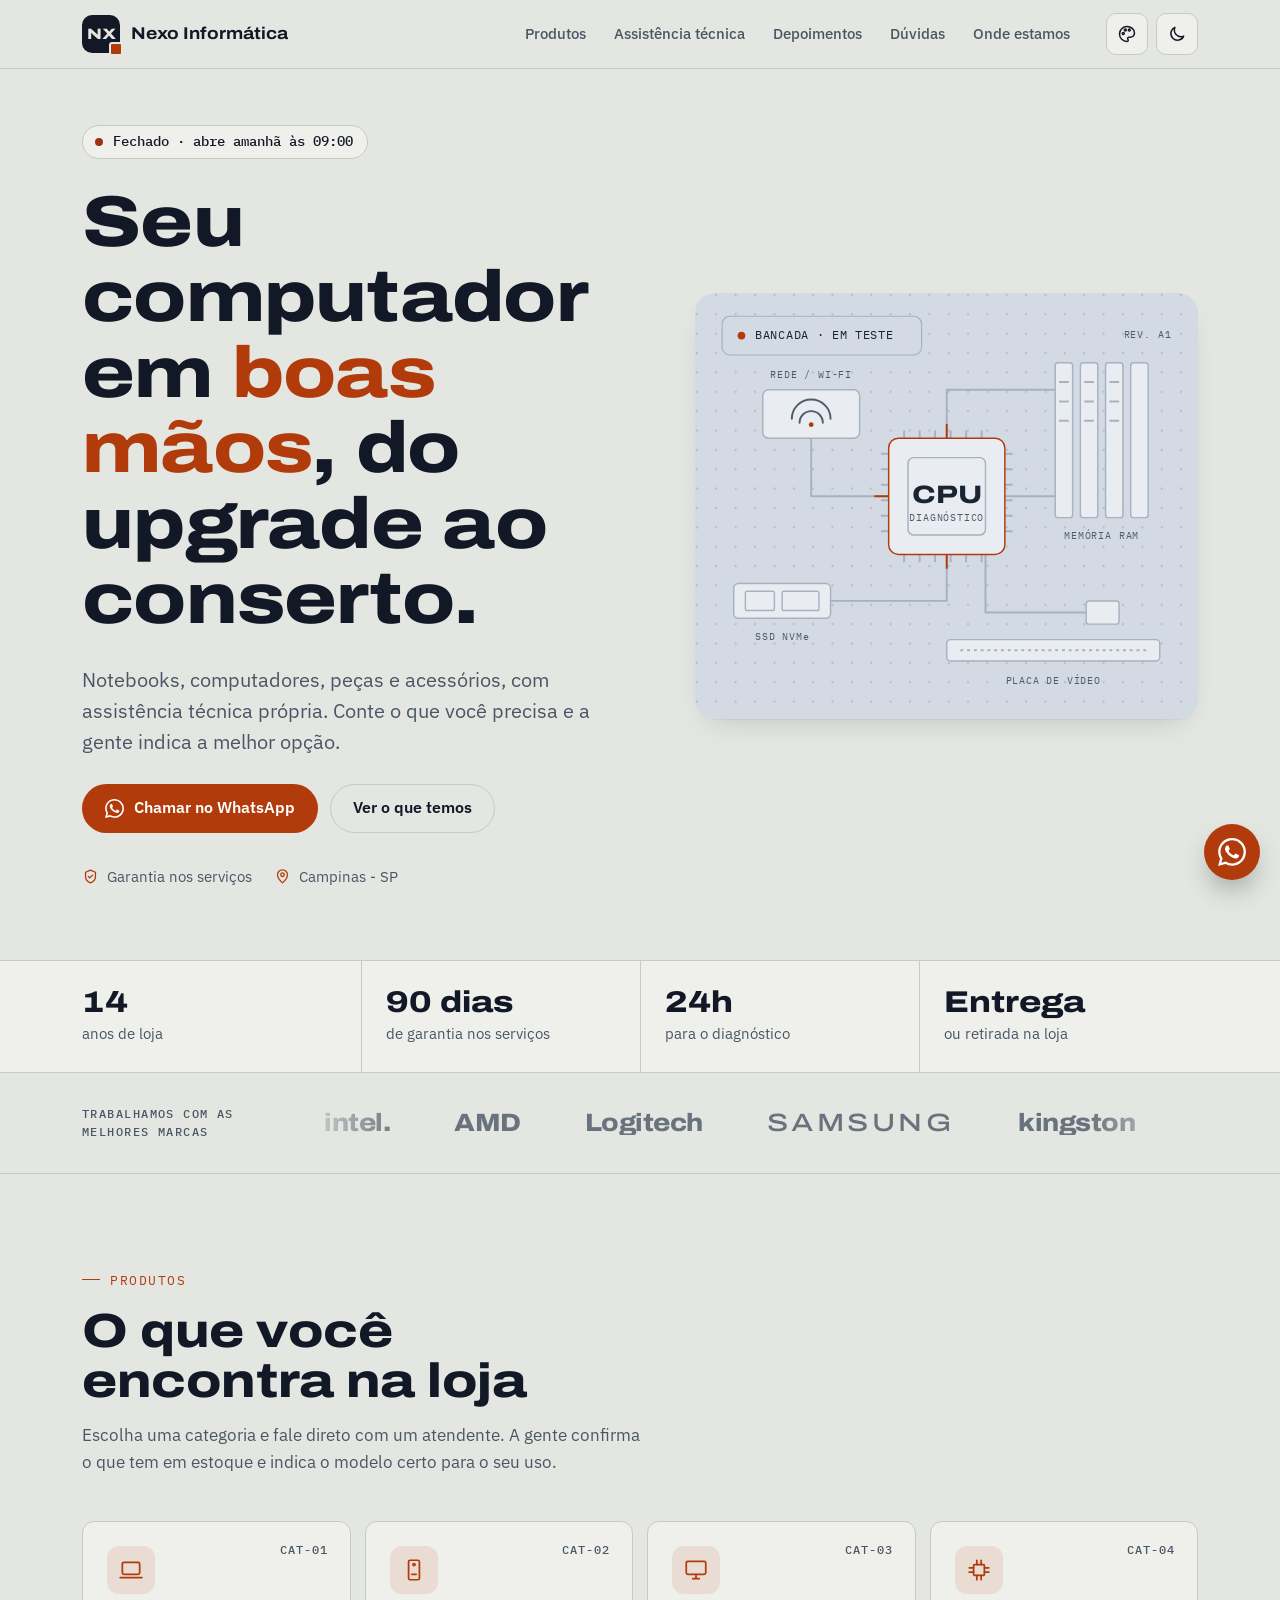
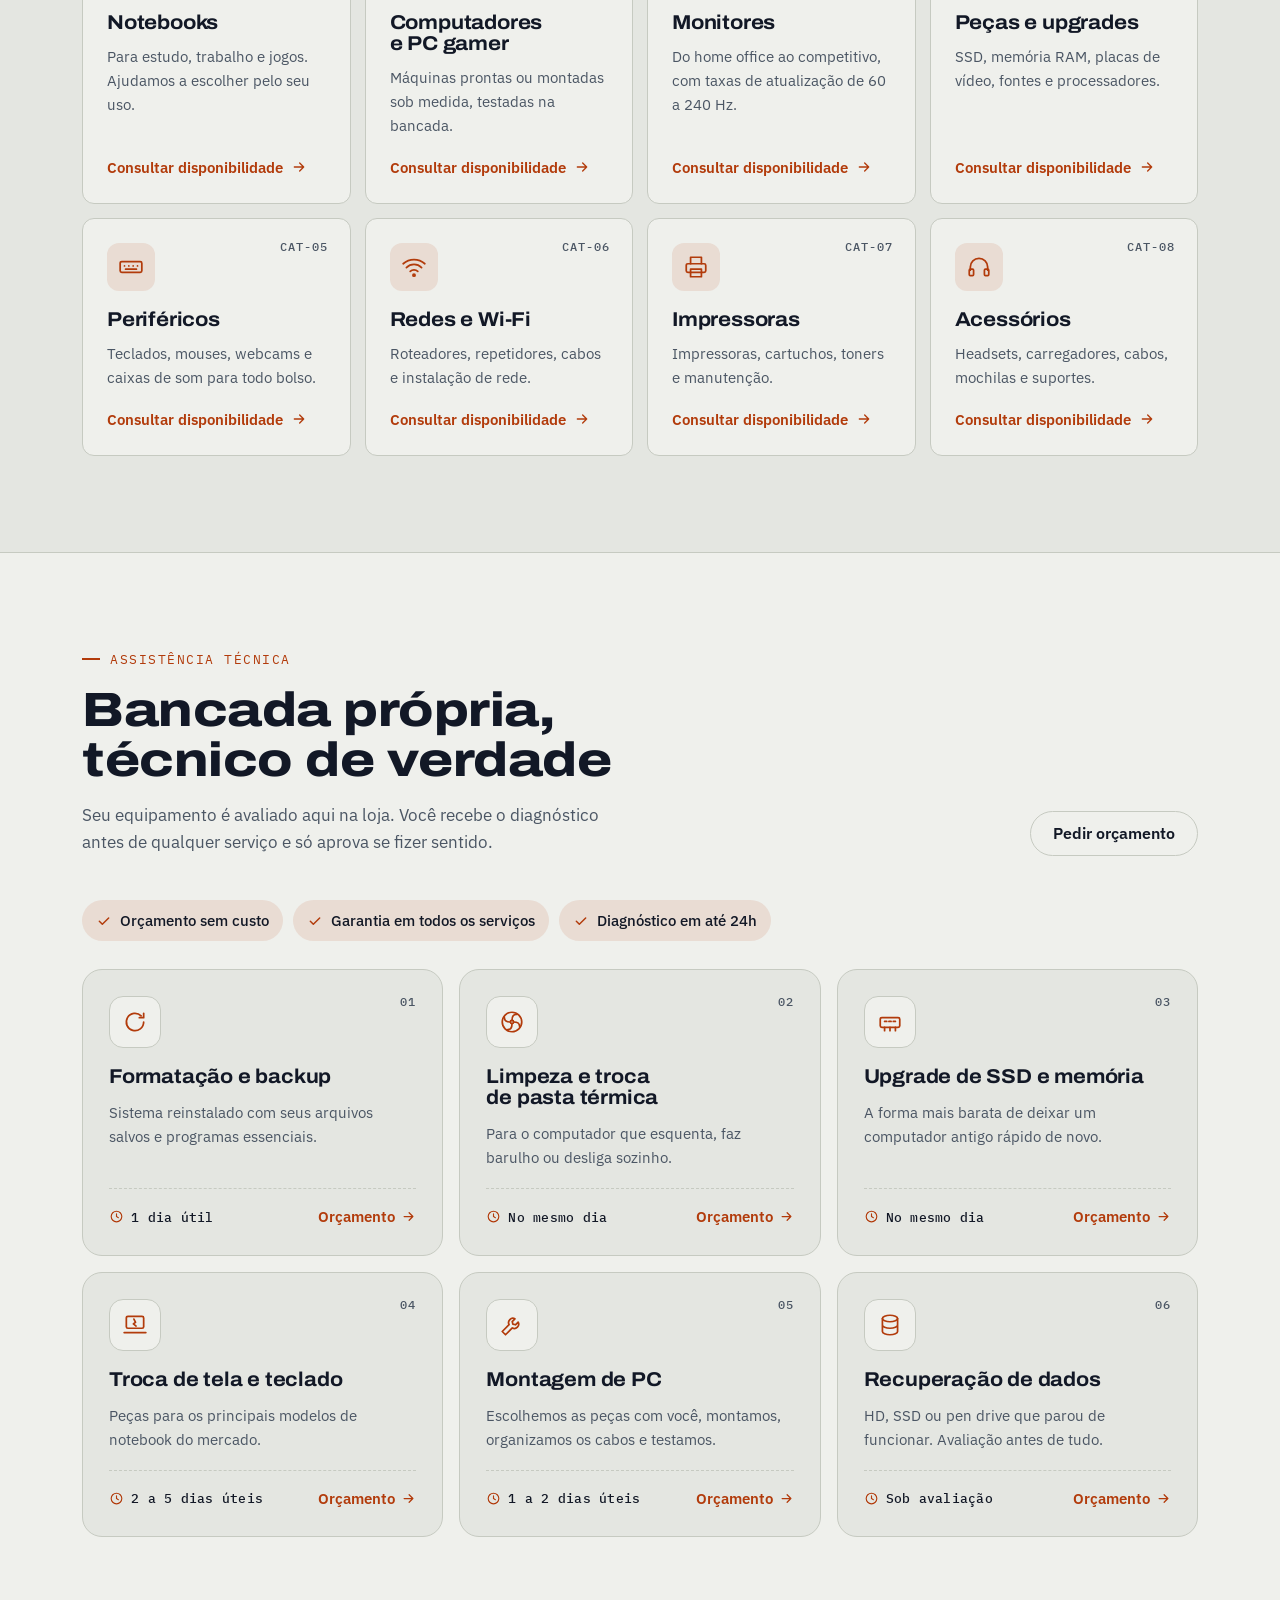
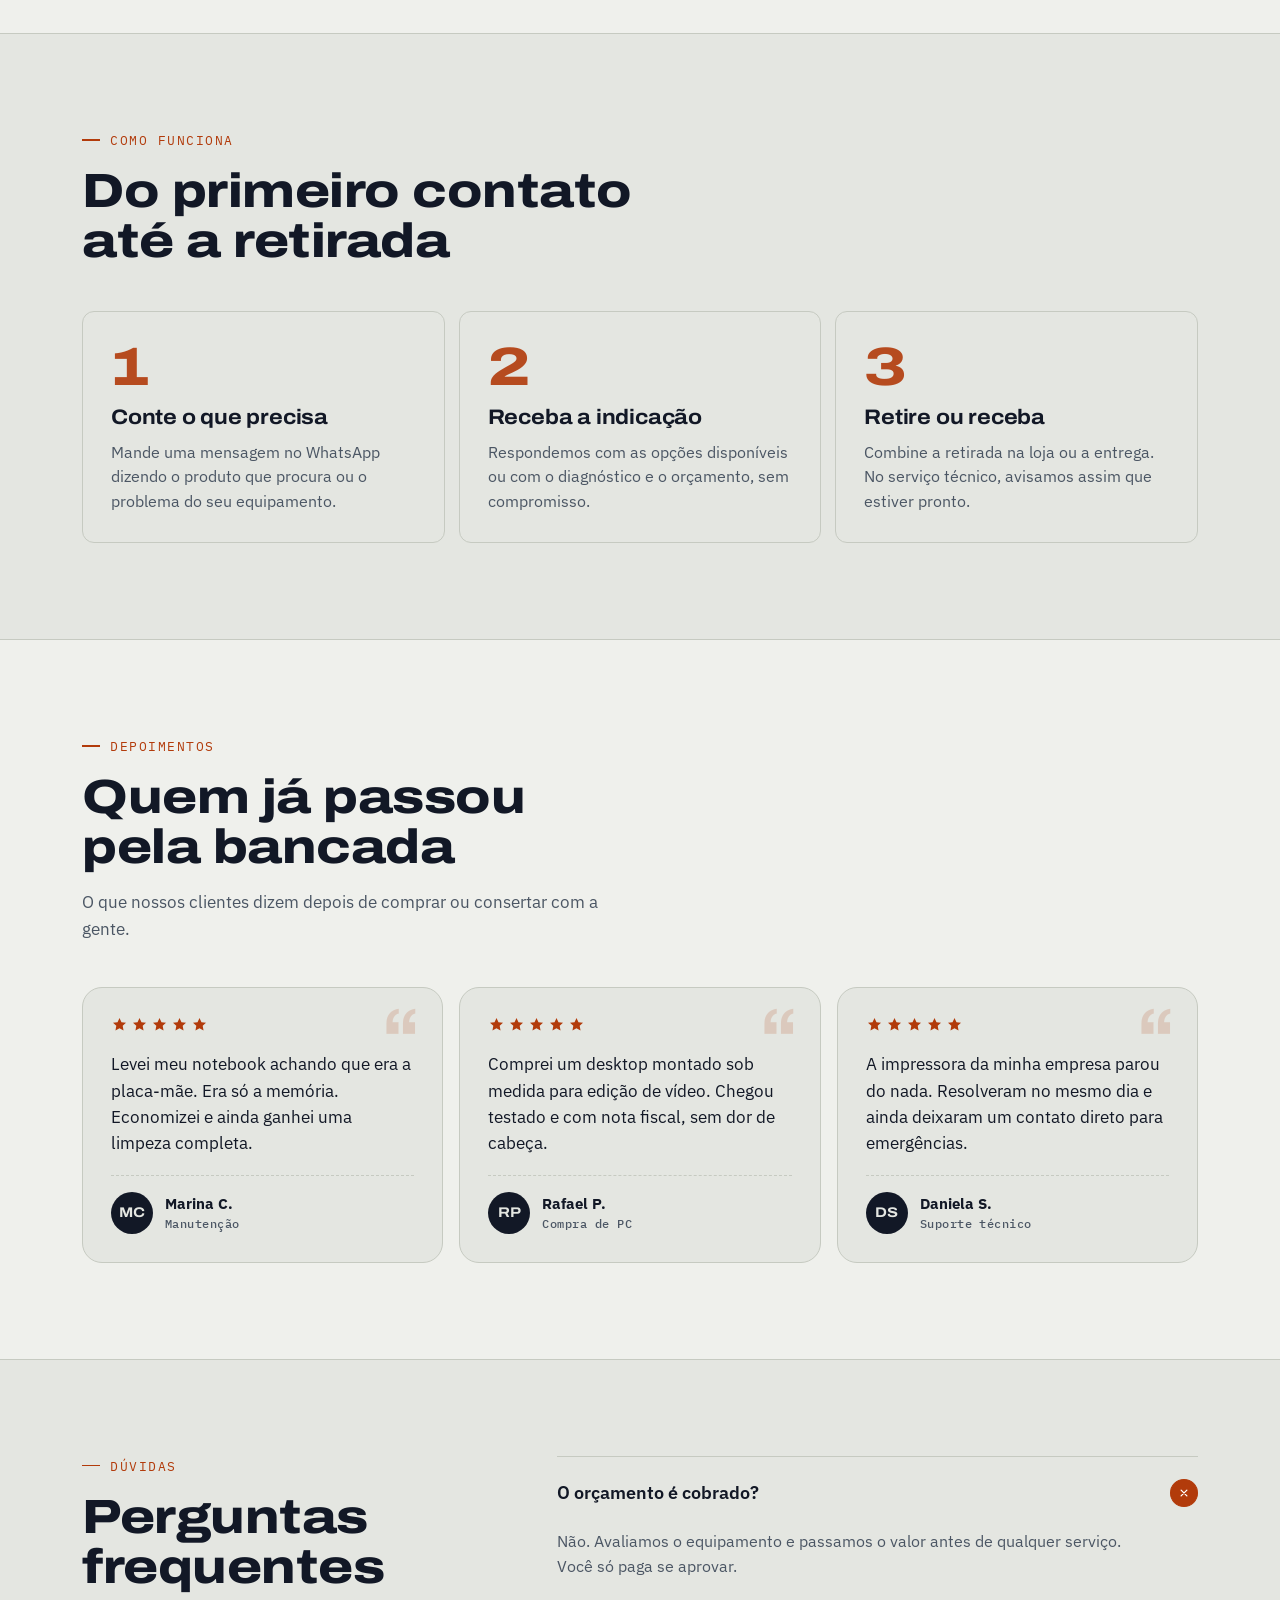
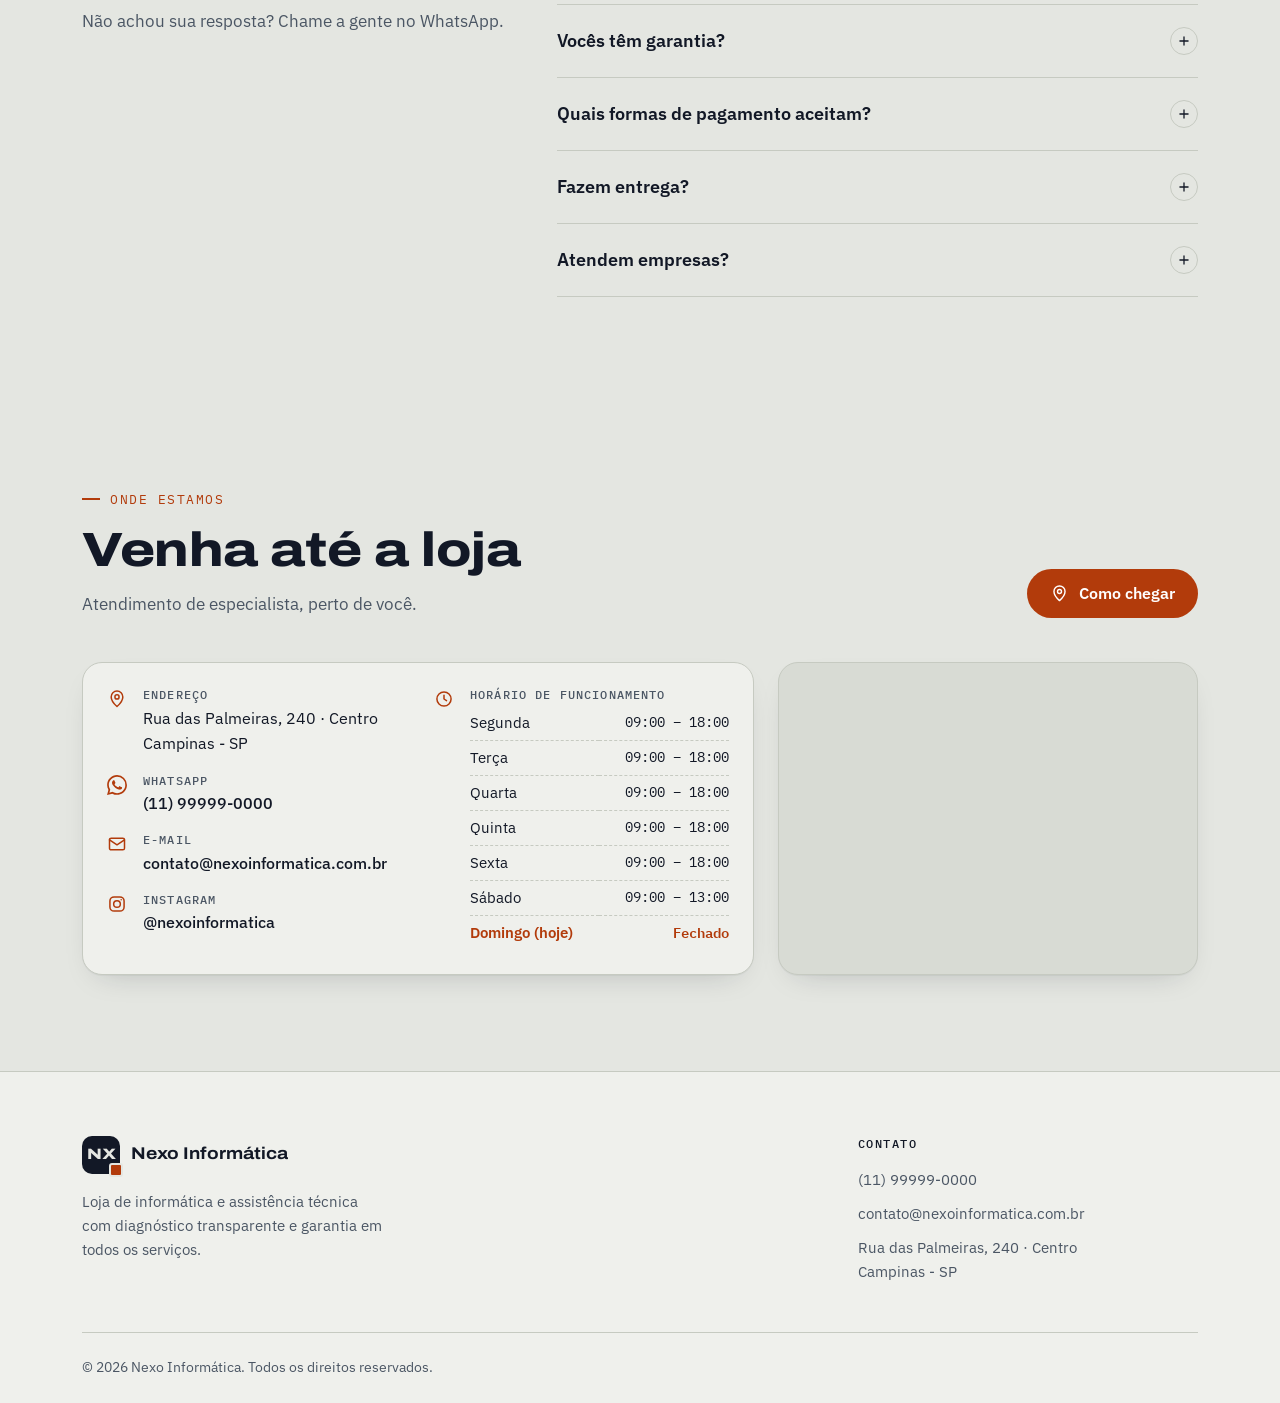
==== commit bfe55700: "Add header color picker to try other accent colors - palette button in the header opens preset accen" ====
--- a/final/index.html
+++ b/final/index.html
@@ -23,7 +23,7 @@
   --line:#C6CAC1;
   --accent:#B23B0B;
   --on-accent:#FFFFFF;
-  --accent-soft:rgba(178,59,11,.1);
+  --accent-soft:color-mix(in srgb,var(--accent) 11%,transparent);
   --ok:#15803D;
   --off:#9A3412;
   --board:#D3DAE3;
@@ -42,7 +42,7 @@
 @media (prefers-color-scheme: dark){
   :root:not([data-theme="light"]){
     --bg:#10141B; --surface:#161B24; --surface-2:#1D2430; --ink:#EDF0F4; --muted:#9BA5B4; --line:#283041;
-    --accent:#FF8A50; --on-accent:#1B0D04; --accent-soft:rgba(255,138,80,.12);
+    --accent:#FF8A50; --on-accent:#1B0D04;
     --ok:#4ADE80; --off:#FDBA74;
     --board:#0A0F18; --board-2:#111827; --board-line:#26344C; --board-ink:#E9EDF3; --board-muted:#93A1B8;
     --shadow:0 1px 0 rgba(0,0,0,.2),0 16px 36px -20px rgba(0,0,0,.7);
@@ -51,7 +51,7 @@
 }
 :root[data-theme="dark"]{
   --bg:#10141B; --surface:#161B24; --surface-2:#1D2430; --ink:#EDF0F4; --muted:#9BA5B4; --line:#283041;
-  --accent:#FF8A50; --on-accent:#1B0D04; --accent-soft:rgba(255,138,80,.12);
+  --accent:#FF8A50; --on-accent:#1B0D04;
   --ok:#4ADE80; --off:#FDBA74;
   --board:#0A0F18; --board-2:#111827; --board-line:#26344C; --board-ink:#E9EDF3; --board-muted:#93A1B8;
   --shadow:0 1px 0 rgba(0,0,0,.2),0 16px 36px -20px rgba(0,0,0,.7);
@@ -100,6 +100,15 @@
 .header-actions{display:flex;align-items:center;gap:8px}
 .icon-btn{width:42px;height:42px;border-radius:10px;border:1px solid var(--line);background:var(--surface);color:var(--ink);display:grid;place-items:center;cursor:pointer;flex:none}
 .icon-btn svg{width:20px;height:20px}
+.cor-wrap{position:relative}
+.cor-menu{position:absolute;top:calc(100% + 10px);right:0;z-index:60;width:220px;padding:14px;background:var(--surface);border:1px solid var(--line);border-radius:var(--r-md);box-shadow:var(--shadow)}
+.cor-menu small{display:block;font:500 11.5px/1.4 var(--f-mono);letter-spacing:.1em;text-transform:uppercase;color:var(--muted);margin-bottom:12px}
+.cor-grid{display:grid;grid-template-columns:repeat(4,1fr);gap:10px}
+.cor-op{width:100%;aspect-ratio:1;padding:0;border-radius:50%;border:3px solid var(--surface);outline:2px solid transparent;background:var(--c-l);cursor:pointer;transition:transform .15s ease}
+.cor-op:hover{transform:scale(1.08)}
+.cor-op[aria-pressed="true"]{outline-color:var(--ink)}
+:root[data-theme="dark"] .cor-op{background:var(--c-d)}
+@media (prefers-color-scheme: dark){:root:not([data-theme="light"]) .cor-op{background:var(--c-d)}}
 .menu-btn{display:none}
 .i-sun{display:none}
 :root[data-theme="dark"] .i-sun{display:block}
@@ -331,6 +340,15 @@
       <a href="#loja">Onde estamos</a>
     </nav>
     <div class="header-actions">
+      <div class="cor-wrap" id="corWrap">
+        <button class="icon-btn" id="corBtn" aria-label="Trocar cor de destaque" aria-expanded="false" aria-controls="corMenu">
+          <svg viewBox="0 0 24 24" fill="none" stroke="currentColor" stroke-width="1.8" stroke-linecap="round" stroke-linejoin="round"><path d="M12 3a9 9 0 1 0 0 18c.9 0 1.5-.7 1.5-1.5 0-.4-.2-.8-.4-1.1-.3-.3-.4-.7-.4-1.1 0-.8.7-1.5 1.5-1.5H16a5 5 0 0 0 5-5c0-4.3-4-7.8-9-7.8z"/><circle cx="7.5" cy="11.5" r="1.2"/><circle cx="10" cy="7.2" r="1.2"/><circle cx="14.8" cy="7.2" r="1.2"/></svg>
+        </button>
+        <div class="cor-menu" id="corMenu" hidden>
+          <small>Cor de destaque</small>
+          <div class="cor-grid" id="corGrid"></div>
+        </div>
+      </div>
       <button class="icon-btn" id="temaBtn" aria-label="Alternar modo claro/escuro">
         <svg class="i-moon" viewBox="0 0 24 24" fill="none" stroke="currentColor" stroke-width="1.8" stroke-linecap="round" stroke-linejoin="round"><path d="M20 14.5A8 8 0 0 1 9.5 4a8 8 0 1 0 10.5 10.5z"/></svg>
         <svg class="i-sun" viewBox="0 0 24 24" fill="none" stroke="currentColor" stroke-width="1.8" stroke-linecap="round"><circle cx="12" cy="12" r="4"/><path d="M12 2v2M12 20v2M4.9 4.9l1.4 1.4M17.7 17.7l1.4 1.4M2 12h2M20 12h2M4.9 19.1l1.4-1.4M17.7 6.3l1.4-1.4"/></svg>
@@ -636,6 +654,7 @@
   // Cores de destaque (tema claro e tema escuro)
   cor: "#B23B0B",
   corEscuro: "#FF8A50",
+  seletorCores: true,                // botão de paleta no topo para testar cores (false ao entregar ao cliente)
 
   titulo: 'Seu computador em <em>boas mãos</em>, do upgrade ao conserto.',
   subtitulo: "Notebooks, computadores, peças e acessórios, com assistência técnica própria. Conte o que você precisa e a gente indica a melhor opção.",
@@ -724,12 +743,46 @@
 const $ = id => document.getElementById(id);
 
 // Cores
+const estiloCor = document.createElement('style');
+document.head.appendChild(estiloCor);
+const aplicarCor = (cor, corEscuro) => {
+  estiloCor.textContent = `:root{--accent:${cor}}
+  @media (prefers-color-scheme: dark){:root:not([data-theme="light"]){--accent:${corEscuro}}}
+  :root[data-theme="dark"]{--accent:${corEscuro}}`;
+};
+let corSalva = null;
+if (LOJA.seletorCores) { try { corSalva = JSON.parse(localStorage.getItem('cor')); } catch (e) {} }
+aplicarCor(corSalva ? corSalva.cor : LOJA.cor, corSalva ? corSalva.corEscuro : LOJA.corEscuro);
+
+// Seletor de cores (para testes): cada opção tem a versão do tema claro e a do escuro
 (function(){
-  const st = document.createElement('style');
-  st.textContent = `:root{--accent:${LOJA.cor}}
-  @media (prefers-color-scheme: dark){:root:not([data-theme="light"]){--accent:${LOJA.corEscuro}}}
-  :root[data-theme="dark"]{--accent:${LOJA.corEscuro}}`;
-  document.head.appendChild(st);
+  const wrap = $('corWrap');
+  if (!LOJA.seletorCores) { wrap.hidden = true; return; }
+  const opcoes = [
+    { nome: 'Padrão da loja', cor: LOJA.cor, corEscuro: LOJA.corEscuro },
+    { nome: 'Laranja',  cor: '#B23B0B', corEscuro: '#FF8A50' },
+    { nome: 'Azul',     cor: '#1D4ED8', corEscuro: '#60A5FA' },
+    { nome: 'Verde',    cor: '#166534', corEscuro: '#4ADE80' },
+    { nome: 'Roxo',     cor: '#6D28D9', corEscuro: '#A78BFA' },
+    { nome: 'Vermelho', cor: '#B91C1C', corEscuro: '#F87171' },
+    { nome: 'Rosa',     cor: '#BE185D', corEscuro: '#F472B6' },
+    { nome: 'Ciano',    cor: '#155E75', corEscuro: '#22D3EE' },
+    { nome: 'Grafite',  cor: '#334155', corEscuro: '#CBD5E1' }
+  ].filter((o, i, a) => a.findIndex(x => x.cor.toLowerCase() === o.cor.toLowerCase()) === i);
+  const atual = (corSalva ? corSalva.cor : LOJA.cor).toLowerCase();
+  const btn = $('corBtn'), menu = $('corMenu'), grid = $('corGrid');
+  grid.innerHTML = opcoes.map((o, i) => `<button class="cor-op" data-i="${i}" title="${esc(o.nome)}" aria-label="${esc(o.nome)}" aria-pressed="${o.cor.toLowerCase() === atual}" style="--c-l:${o.cor};--c-d:${o.corEscuro}"></button>`).join('');
+  grid.addEventListener('click', e => {
+    const b = e.target.closest('.cor-op'); if (!b) return;
+    const o = opcoes[b.dataset.i];
+    aplicarCor(o.cor, o.corEscuro);
+    grid.querySelectorAll('.cor-op').forEach(x => x.setAttribute('aria-pressed', x === b));
+    try { b.dataset.i === '0' ? localStorage.removeItem('cor') : localStorage.setItem('cor', JSON.stringify(o)); } catch (e) {}
+  });
+  const abrir = v => { menu.hidden = !v; btn.setAttribute('aria-expanded', v); };
+  btn.addEventListener('click', () => abrir(menu.hidden));
+  document.addEventListener('click', e => { if (!wrap.contains(e.target)) abrir(false); });
+  document.addEventListener('keydown', e => { if (e.key === 'Escape') abrir(false); });
 })();
 
 // Textos simples
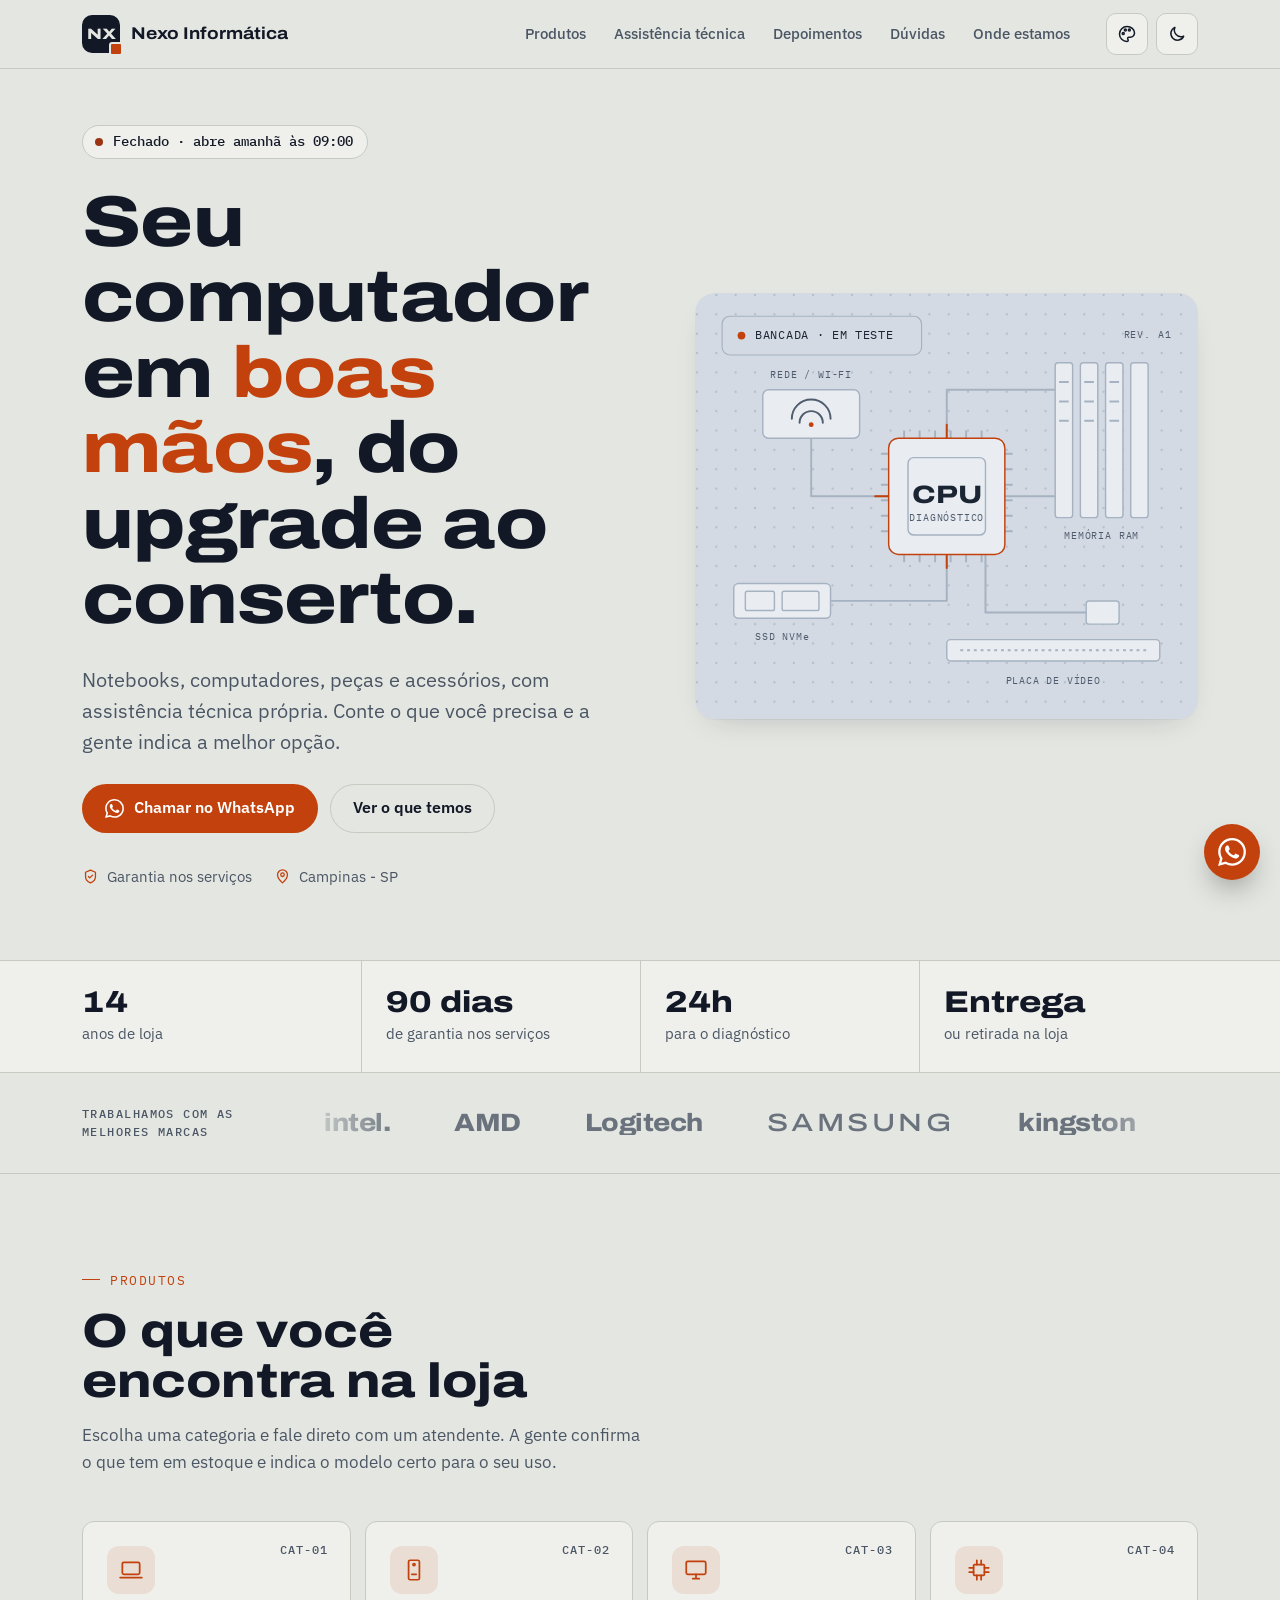
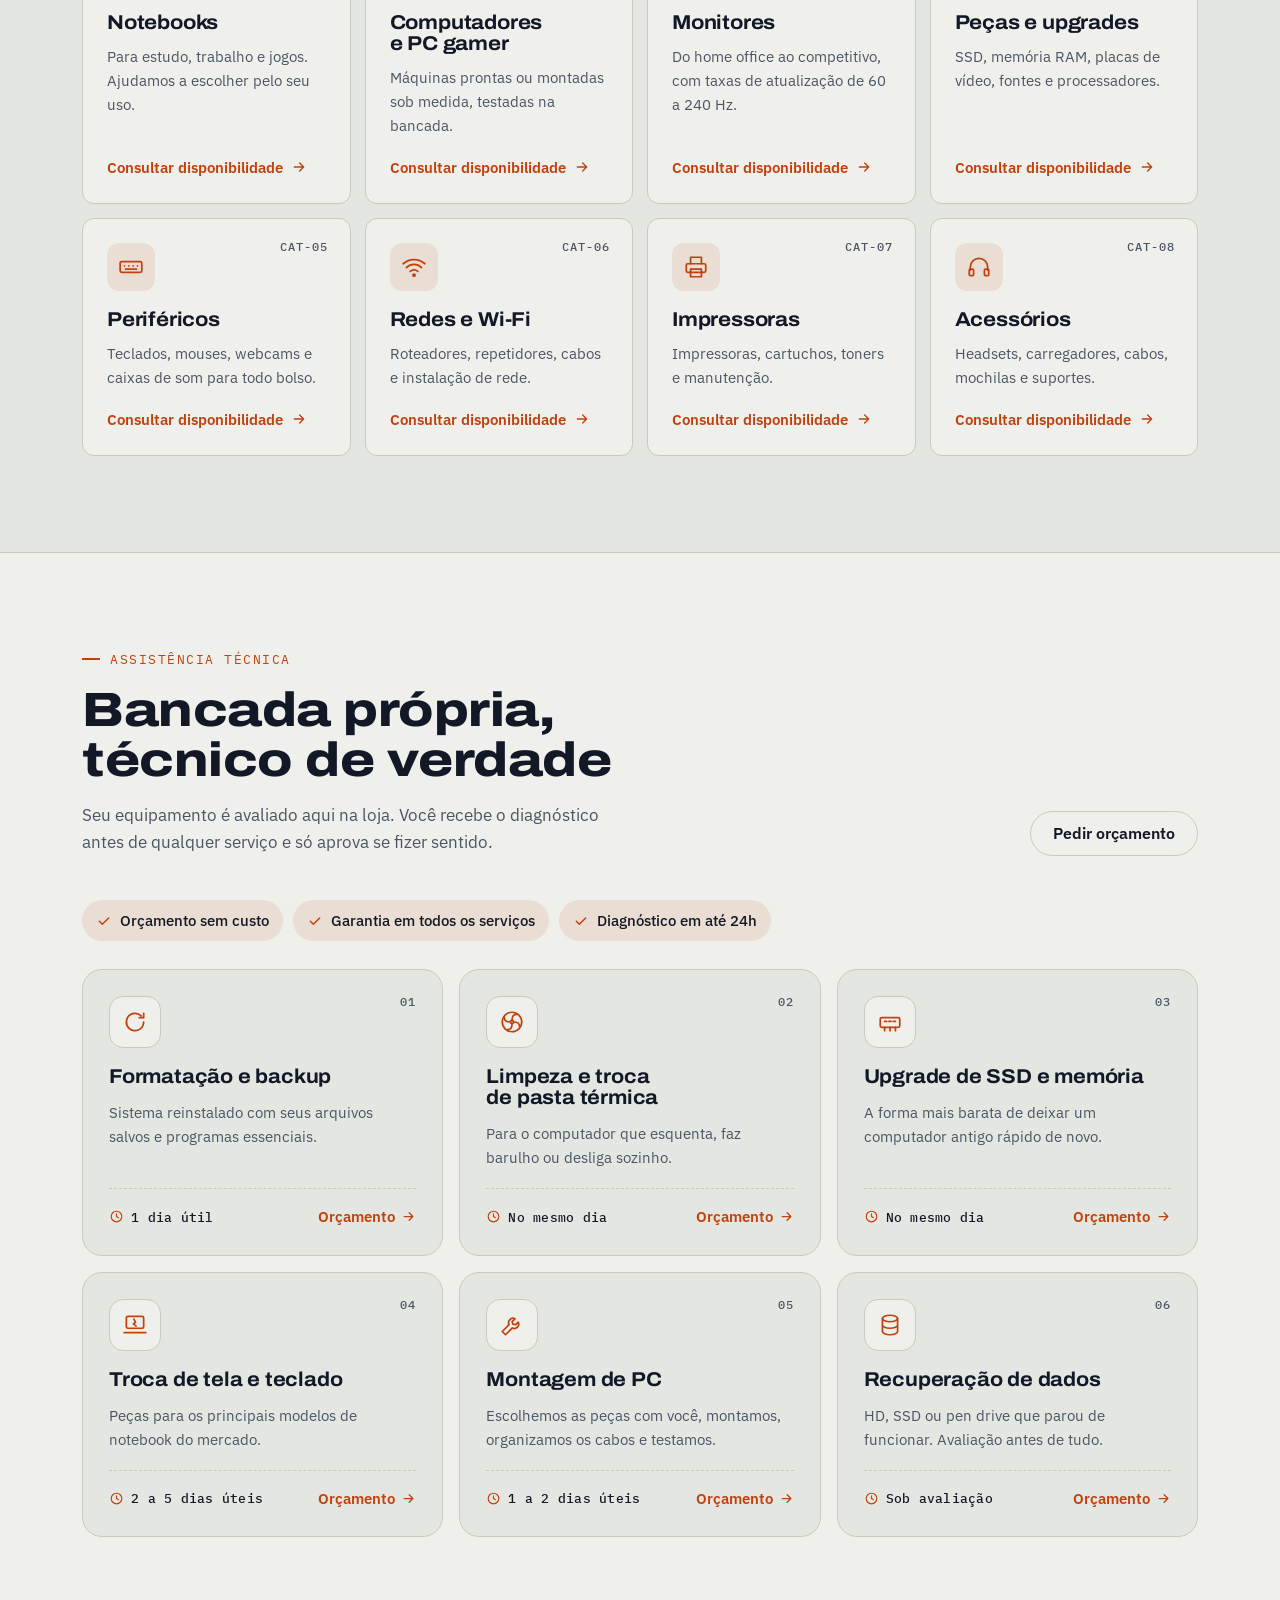
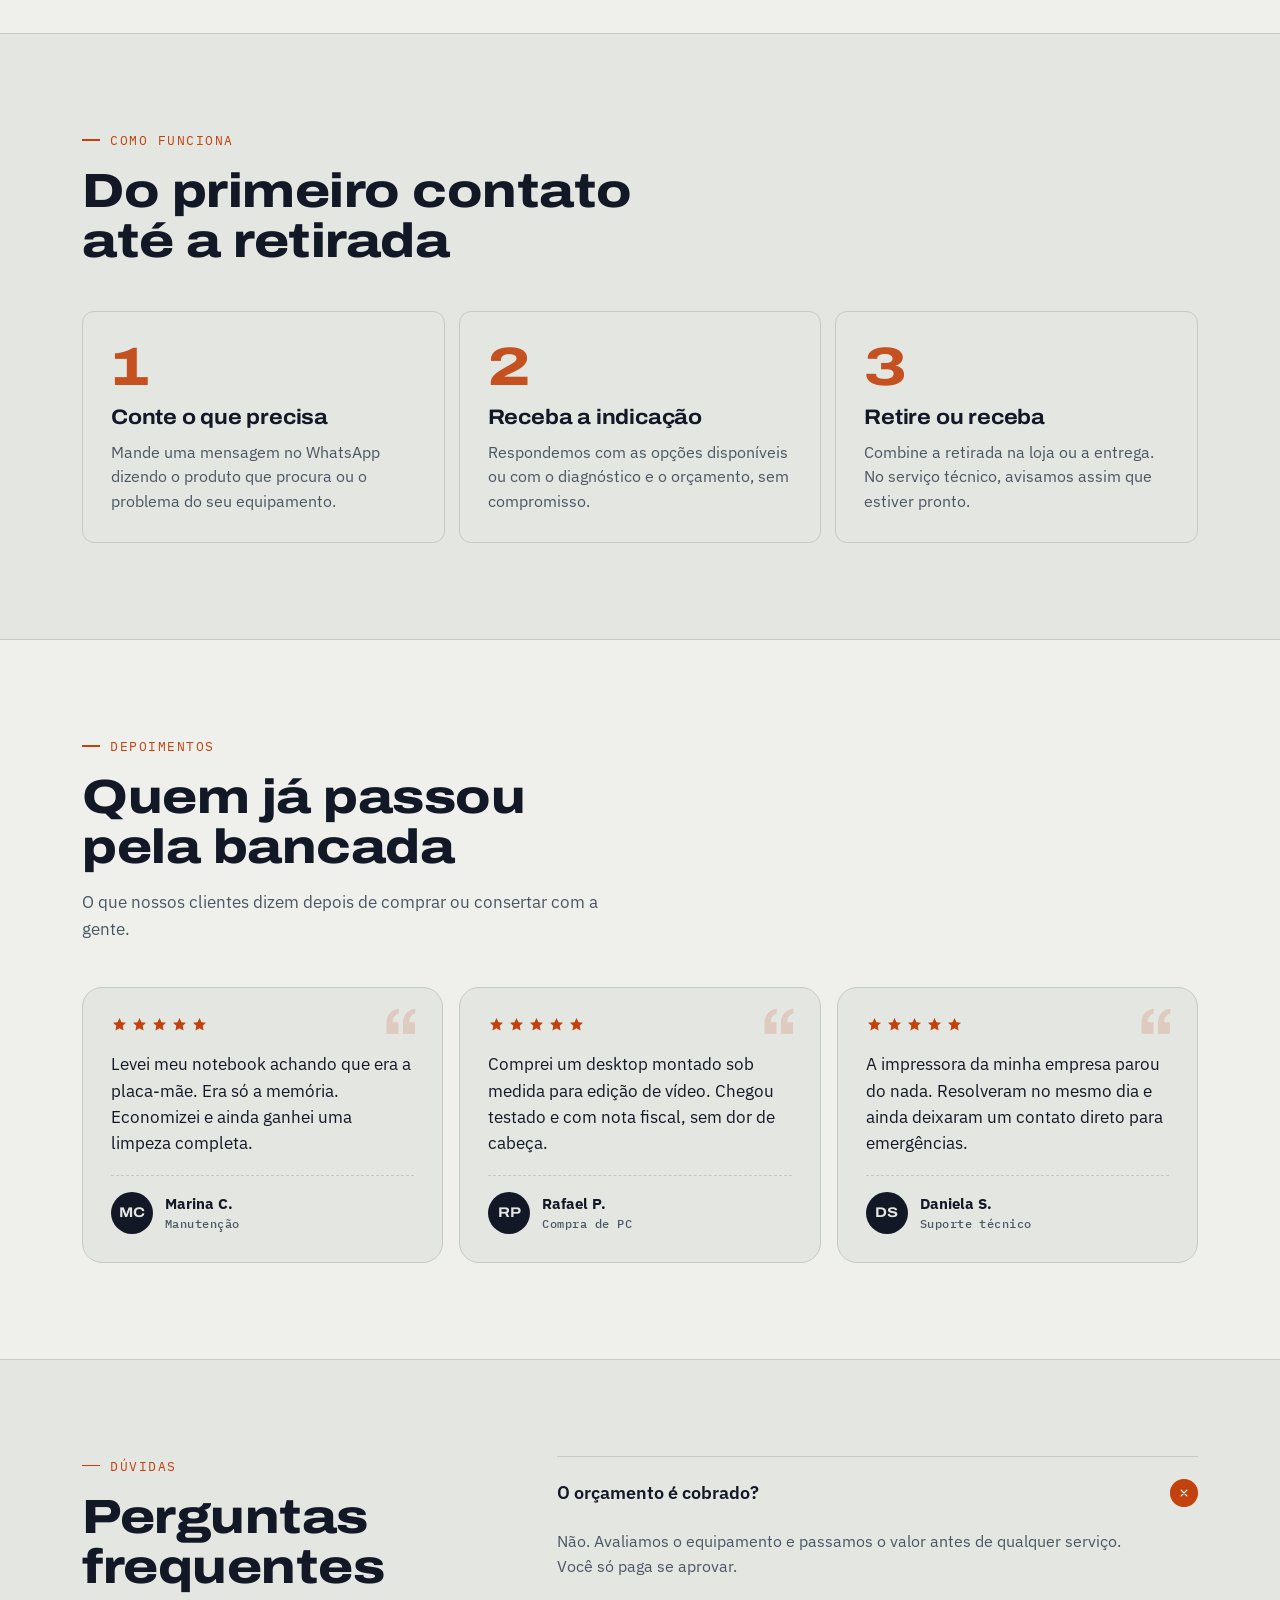
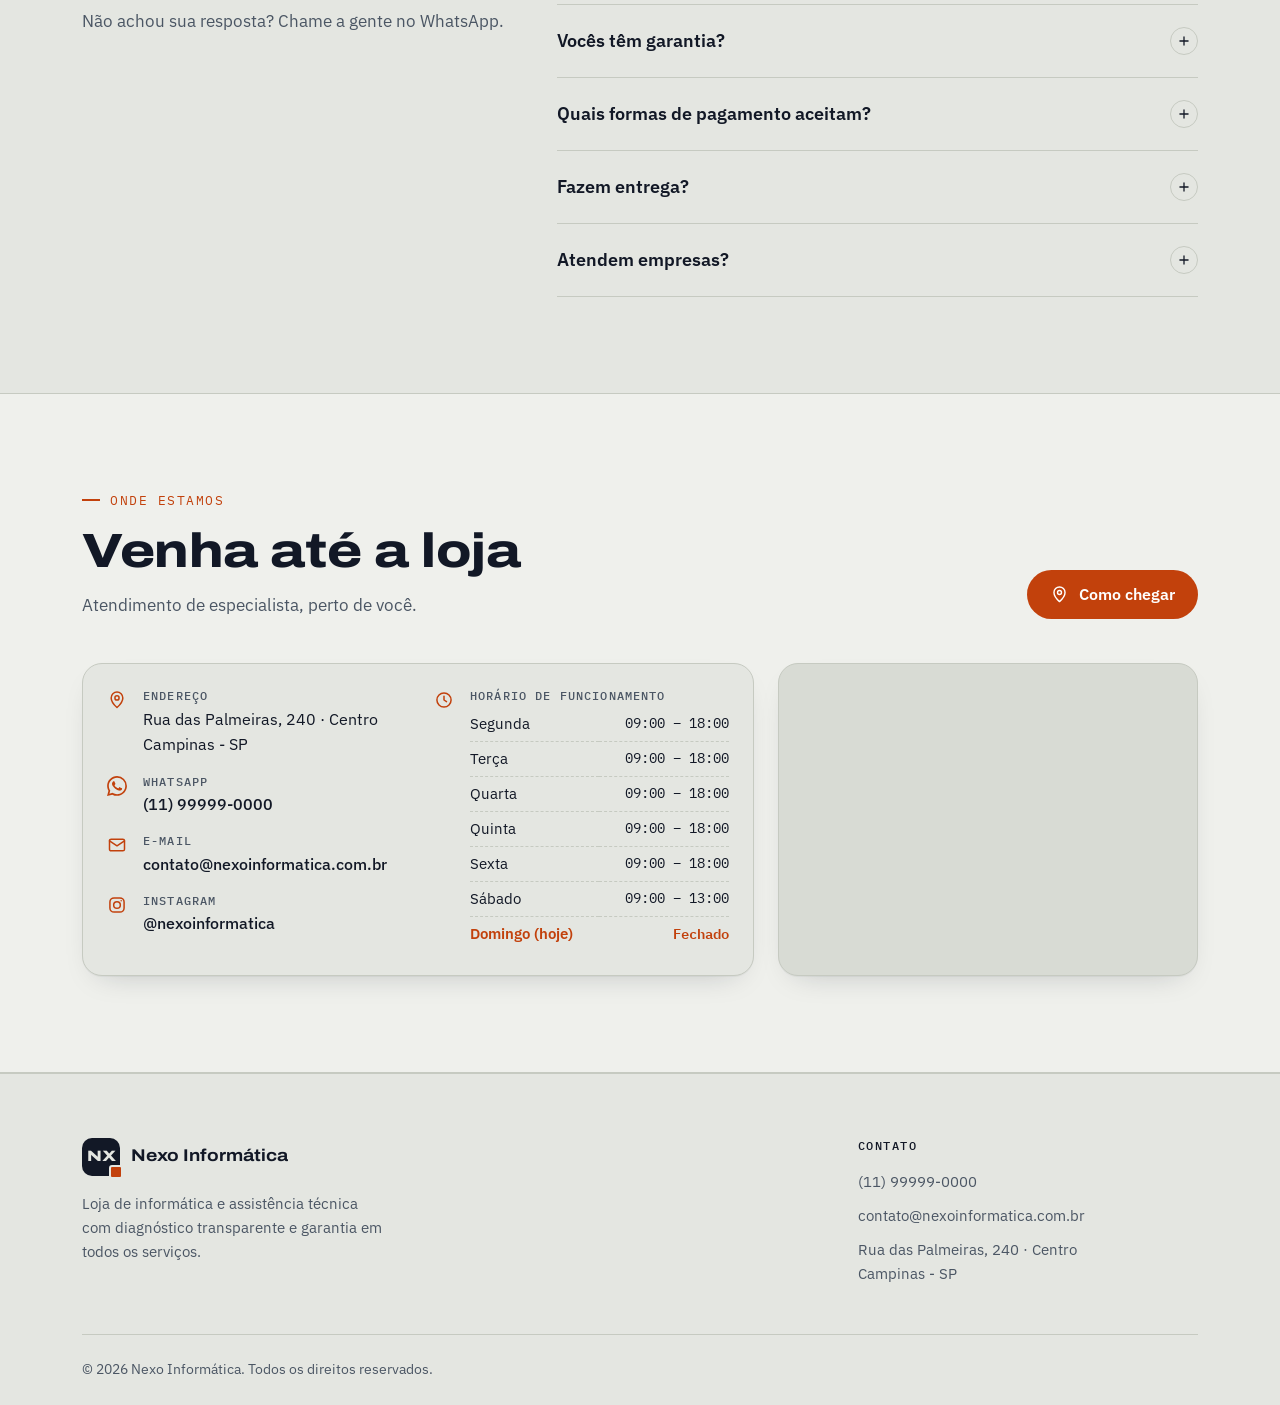
==== commit cc517bbd: "Alternate location section background and brighten picker colors - "Onde estamos" gets the alternati" ====
--- a/final/index.html
+++ b/final/index.html
@@ -8,352 +8,40 @@
 <link rel="preconnect" href="https://fonts.googleapis.com">
 <link rel="preconnect" href="https://fonts.gstatic.com" crossorigin>
 <link rel="stylesheet" href="https://fonts.googleapis.com/css2?family=Archivo:wdth,wght@62..125,400..800&family=IBM+Plex+Mono:wght@400;500&family=IBM+Plex+Sans:wght@400;500;600&display=swap">
-<script>
-// Aplica o tema salvo antes de desenhar a página (evita "piscar")
-try { const t = localStorage.getItem('tema'); if (t) document.documentElement.dataset.theme = t; } catch (e) {}
-</script>
-<style>
-/* Layout: bancada técnica — hero com placa-mãe ilustrada, marcas, catálogo em grade, assistência em cards, depoimentos, FAQ, localização com mapa e rodapé completo */
-:root{
-  --bg:#E4E6E1;
-  --surface:#EFF0EC;
-  --surface-2:#D8DBD4;
-  --ink:#121826;
-  --muted:#4B5664;
-  --line:#C6CAC1;
-  --accent:#B23B0B;
-  --on-accent:#FFFFFF;
-  --accent-soft:color-mix(in srgb,var(--accent) 11%,transparent);
-  --ok:#15803D;
-  --off:#9A3412;
-  --board:#D3DAE3;
-  --board-2:#E9EDF2;
-  --board-line:#A6B2C1;
-  --board-ink:#1A2433;
-  --board-muted:#4F5C6E;
-  --board-accent:var(--accent);
-  --f-display:"Archivo","Arial Narrow",system-ui,sans-serif;
-  --f-body:"IBM Plex Sans",system-ui,-apple-system,"Segoe UI",sans-serif;
-  --f-mono:"IBM Plex Mono",ui-monospace,"SFMono-Regular",Menlo,monospace;
-  --r-sm:6px; --r-md:12px; --r-lg:20px;
-  --shadow:0 1px 0 rgba(18,24,38,.04),0 12px 32px -18px rgba(18,24,38,.28);
-  color-scheme:light;
-}
-@media (prefers-color-scheme: dark){
-  :root:not([data-theme="light"]){
-    --bg:#10141B; --surface:#161B24; --surface-2:#1D2430; --ink:#EDF0F4; --muted:#9BA5B4; --line:#283041;
-    --accent:#FF8A50; --on-accent:#1B0D04;
-    --ok:#4ADE80; --off:#FDBA74;
-    --board:#0A0F18; --board-2:#111827; --board-line:#26344C; --board-ink:#E9EDF3; --board-muted:#93A1B8;
-    --shadow:0 1px 0 rgba(0,0,0,.2),0 16px 36px -20px rgba(0,0,0,.7);
-    color-scheme:dark;
-  }
-}
-:root[data-theme="dark"]{
-  --bg:#10141B; --surface:#161B24; --surface-2:#1D2430; --ink:#EDF0F4; --muted:#9BA5B4; --line:#283041;
-  --accent:#FF8A50; --on-accent:#1B0D04;
-  --ok:#4ADE80; --off:#FDBA74;
-  --board:#0A0F18; --board-2:#111827; --board-line:#26344C; --board-ink:#E9EDF3; --board-muted:#93A1B8;
-  --shadow:0 1px 0 rgba(0,0,0,.2),0 16px 36px -20px rgba(0,0,0,.7);
-  color-scheme:dark;
-}
-
-*{box-sizing:border-box;-webkit-tap-highlight-color:transparent}
-/* Troca de tema: o navegador só esmaece um "print" da tela (leve) */
-::view-transition-old(root),::view-transition-new(root){animation-duration:.3s;animation-timing-function:ease}
-html{scroll-behavior:smooth;scroll-padding-top:84px}
-body{margin:0;background:var(--bg);color:var(--ink);font-family:var(--f-body);font-size:16px;line-height:1.6;-webkit-font-smoothing:antialiased}
-a{color:inherit}
-h1,h2,h3,h4{font-family:var(--f-display);font-stretch:118%;line-height:1.05;margin:0;text-wrap:balance;letter-spacing:-.01em}
-p{margin:0}
-ul{margin:0;padding:0;list-style:none}
-svg{display:block}
-img{max-width:100%}
-[hidden]{display:none!important}
-:focus-visible{outline:2px solid var(--accent);outline-offset:3px;border-radius:4px}
-
-.wrap{max-width:1180px;margin:0 auto;padding-left:max(16px,env(safe-area-inset-left,0px));padding-right:max(16px,env(safe-area-inset-right,0px))}
-@media (min-width:720px){.wrap{padding-left:max(32px,env(safe-area-inset-left,0px));padding-right:max(32px,env(safe-area-inset-right,0px))}}
-
-.eyebrow{font-family:var(--f-mono);font-size:12.5px;letter-spacing:.12em;text-transform:uppercase;color:var(--accent);display:flex;align-items:center;gap:10px}
-.eyebrow::before{content:"";width:18px;height:1.5px;background:currentColor}
-
-/* Botões */
-.btn{display:inline-flex;align-items:center;justify-content:center;gap:10px;padding:14px 22px;border-radius:999px;font:600 15.5px/1 var(--f-body);text-decoration:none;border:1.5px solid transparent;transition:transform .15s ease,background .15s ease,border-color .15s ease;white-space:nowrap;cursor:pointer}
-.btn svg{width:19px;height:19px;flex:none}
-.btn-primary{background:var(--accent);color:var(--on-accent)}
-.btn-primary:hover{transform:translateY(-1px);filter:brightness(1.06)}
-.btn-ghost{border-color:var(--line);color:var(--ink);background:transparent}
-.btn-ghost:hover{border-color:var(--ink)}
-
-/* Cabeçalho */
-.header{position:sticky;top:0;z-index:50;background:color-mix(in srgb,var(--bg) 86%,transparent);backdrop-filter:saturate(1.4) blur(14px);-webkit-backdrop-filter:saturate(1.4) blur(14px);border-bottom:1px solid var(--line)}
-@supports not (background:color-mix(in srgb,red 50%,blue)){.header{background:var(--bg)}}
-.header .wrap{display:flex;align-items:center;gap:24px;height:68px}
-.logo{display:flex;align-items:center;gap:11px;text-decoration:none;min-width:0}
-.logo-mark{width:38px;height:38px;border-radius:10px;background:var(--ink);color:var(--bg);display:grid;place-items:center;font:800 15px/1 var(--f-display);font-stretch:125%;flex:none;position:relative}
-.logo-mark::after{content:"";position:absolute;right:-3px;bottom:-3px;width:10px;height:10px;border-radius:3px;background:var(--accent);border:2px solid var(--bg)}
-.logo-name{font:700 17px/1.1 var(--f-display);font-stretch:112%;white-space:nowrap;overflow:hidden;text-overflow:ellipsis}
-.nav{display:flex;gap:4px;margin-left:auto}
-.nav a{text-decoration:none;font-size:15px;font-weight:500;color:var(--muted);padding:8px 12px;border-radius:8px}
-.nav a:hover{color:var(--ink);background:var(--surface-2)}
-.header-actions{display:flex;align-items:center;gap:8px}
-.icon-btn{width:42px;height:42px;border-radius:10px;border:1px solid var(--line);background:var(--surface);color:var(--ink);display:grid;place-items:center;cursor:pointer;flex:none}
-.icon-btn svg{width:20px;height:20px}
-.cor-wrap{position:relative}
-.cor-menu{position:absolute;top:calc(100% + 10px);right:0;z-index:60;width:220px;padding:14px;background:var(--surface);border:1px solid var(--line);border-radius:var(--r-md);box-shadow:var(--shadow)}
-.cor-menu small{display:block;font:500 11.5px/1.4 var(--f-mono);letter-spacing:.1em;text-transform:uppercase;color:var(--muted);margin-bottom:12px}
-.cor-grid{display:grid;grid-template-columns:repeat(4,1fr);gap:10px}
-.cor-op{width:100%;aspect-ratio:1;padding:0;border-radius:50%;border:3px solid var(--surface);outline:2px solid transparent;background:var(--c-l);cursor:pointer;transition:transform .15s ease}
-.cor-op:hover{transform:scale(1.08)}
-.cor-op[aria-pressed="true"]{outline-color:var(--ink)}
-:root[data-theme="dark"] .cor-op{background:var(--c-d)}
-@media (prefers-color-scheme: dark){:root:not([data-theme="light"]) .cor-op{background:var(--c-d)}}
-.menu-btn{display:none}
-.i-sun{display:none}
-:root[data-theme="dark"] .i-sun{display:block}
-:root[data-theme="dark"] .i-moon{display:none}
-@media (prefers-color-scheme: dark){
-  :root:not([data-theme="light"]) .i-sun{display:block}
-  :root:not([data-theme="light"]) .i-moon{display:none}
-}
-@media (max-width:980px){
-  .nav{display:none;position:absolute;top:100%;left:0;right:0;flex-direction:column;gap:0;background:var(--bg);border-bottom:1px solid var(--line);padding:8px max(16px,env(safe-area-inset-right,0px)) 16px max(16px,env(safe-area-inset-left,0px))}
-  .nav.open{display:flex}
-  .nav a{padding:14px 8px;font-size:17px;border-bottom:1px solid var(--line);border-radius:0}
-  .header-actions{margin-left:auto}
-  .menu-btn{display:grid}
-}
-
-/* Hero */
-.hero{padding-block:56px 72px;position:relative;overflow:hidden}
-.hero .wrap{display:grid;grid-template-columns:1.05fr .95fr;gap:56px;align-items:center}
-.hero-copy{min-width:0;display:flex;flex-direction:column;gap:26px}
-.status{display:inline-flex;align-items:center;gap:10px;align-self:flex-start;font:500 13.5px/1 var(--f-mono);padding:9px 14px 9px 12px;border-radius:999px;background:var(--surface);border:1px solid var(--line)}
-.status i{width:8px;height:8px;border-radius:50%;background:var(--ok);box-shadow:0 0 0 4px color-mix(in srgb,var(--ok) 20%,transparent)}
-.status.fechado i{background:var(--off);box-shadow:none}
-.hero h1{font-size:clamp(38px,6.2vw,72px);font-weight:800}
-.hero h1 em{font-style:normal;color:var(--accent)}
-.hero-lead{font-size:clamp(17px,1.9vw,19.5px);color:var(--muted);max-width:52ch}
-.hero-ctas{display:flex;flex-wrap:wrap;gap:12px}
-.hero-facts{display:flex;flex-wrap:wrap;gap:10px 22px;font-size:14.5px;color:var(--muted);padding-top:6px}
-.hero-facts span{display:flex;align-items:center;gap:8px}
-.hero-facts svg{width:17px;height:17px;color:var(--accent)}
-
-.board-wrap{min-width:0;position:relative}
-.board{width:100%;max-width:100%;height:auto;border-radius:var(--r-lg);box-shadow:var(--shadow)}
-.board .b-bg{fill:var(--board)}
-.board .b-dot{fill:var(--board-line)}
-.board .b-part{fill:var(--board-2);stroke:var(--board-line);stroke-width:1.5}
-.board .b-cpu{fill:var(--board-2);stroke:var(--board-accent);stroke-width:1.5}
-.board .b-pin{stroke:var(--board-line);stroke-width:2}
-.board .b-trace{fill:none;stroke:var(--board-line);stroke-width:2;stroke-linecap:round;stroke-linejoin:round}
-.board .b-flow{fill:none;stroke:var(--board-accent);stroke-width:2;stroke-linecap:round;stroke-linejoin:round;stroke-dasharray:14 220;animation:flow 3.6s linear infinite}
-.board .b-flow.d2{animation-delay:-1.2s}.board .b-flow.d3{animation-delay:-2.4s}
-.board .b-ink{fill:var(--board-ink);font-family:var(--f-mono);font-size:12px;letter-spacing:.06em}
-.board .b-muted{fill:var(--board-muted);font-family:var(--f-mono);font-size:10.5px;letter-spacing:.08em}
-.board .b-big{fill:var(--board-ink);font-family:var(--f-display);font-weight:800;font-size:26px;font-stretch:125%}
-.board .b-tag{fill:var(--board);stroke:var(--board-line);stroke-width:1.2}
-.board .b-led{fill:var(--board-accent)}
-.board .b-ledpulse{fill:var(--board-accent);animation:pulse 2s ease-in-out infinite}
-@keyframes flow{from{stroke-dashoffset:234}to{stroke-dashoffset:0}}
-@keyframes pulse{0%,100%{opacity:1}50%{opacity:.25}}
-@media (max-width:900px){.hero .wrap{grid-template-columns:1fr;gap:40px}.hero{padding-block:36px 56px}}
-
-/* Faixa de números */
-.facts{border-block:1px solid var(--line);background:var(--surface)}
-.facts .wrap{display:grid;grid-template-columns:repeat(4,1fr)}
-.fact{padding:26px 24px;display:flex;flex-direction:column;gap:4px;border-left:1px solid var(--line);min-width:0}
-.fact:first-child{border-left:0;padding-left:0}
-.fact b{font:800 30px/1.05 var(--f-display);font-stretch:120%;font-variant-numeric:tabular-nums}
-.fact span{color:var(--muted);font-size:14.5px}
-@media (max-width:820px){.facts .wrap{grid-template-columns:1fr 1fr}.fact{padding:22px 16px}.fact:nth-child(odd){border-left:0;padding-left:0}.fact:nth-child(-n+2){border-bottom:1px solid var(--line)}}
-
-/* Marcas */
-.brands{border-bottom:1px solid var(--line)}
-.brands .wrap{display:flex;align-items:center;gap:16px 40px;padding-block:32px}
-.brands-label{font:500 12px/1.5 var(--f-mono);letter-spacing:.12em;text-transform:uppercase;color:var(--muted);max-width:170px;flex:none}
-.brands-track{flex:1;min-width:0;overflow:hidden;-webkit-mask-image:linear-gradient(90deg,transparent,#000 12%,#000 88%,transparent);mask-image:linear-gradient(90deg,transparent,#000 12%,#000 88%,transparent)}
-.brands-list{display:flex;align-items:center;width:max-content;animation:marquee var(--dur,30s) linear infinite}
-.brand{flex:none;padding-inline:32px;font:800 25px/1 var(--f-display);font-stretch:112%;letter-spacing:-.02em;color:var(--muted);opacity:.8;white-space:nowrap}
-.brand.fino{font-weight:500;letter-spacing:.14em;font-stretch:125%}
-@keyframes marquee{from{transform:translateX(0)}to{transform:translateX(-50%)}}
-@media (max-width:760px){.brands .wrap{flex-direction:column;align-items:stretch}.brands-track{width:100%}.brand{font-size:21px;padding-inline:22px}}
-
-/* Seções */
-.section{padding-block:96px}
-.band{background:var(--surface);border-block:1px solid var(--line)}
-.section-head{display:flex;flex-wrap:wrap;justify-content:space-between;align-items:flex-end;gap:20px 40px;margin-bottom:44px}
-.section-head > div{display:flex;flex-direction:column;gap:16px;max-width:640px;min-width:0}
-.section-head h2{font-size:clamp(30px,4.4vw,48px);font-weight:800}
-.section-head p{color:var(--muted);font-size:17px;max-width:56ch}
-@media (max-width:720px){.section{padding-block:68px}.section-head{margin-bottom:32px}}
-
-/* Produtos */
-.cats{display:grid;grid-template-columns:repeat(4,1fr);gap:14px}
-@media (max-width:1020px){.cats{grid-template-columns:repeat(2,1fr)}}
-@media (max-width:520px){.cats{grid-template-columns:1fr}}
-.cat{position:relative;display:flex;flex-direction:column;gap:12px;padding:24px;background:var(--surface);border:1px solid var(--line);border-radius:var(--r-md);text-decoration:none;transition:border-color .2s ease,transform .2s ease,box-shadow .2s ease;min-width:0}
-.cat:hover{border-color:var(--accent);transform:translateY(-3px);box-shadow:var(--shadow)}
-.cat-ico{width:48px;height:48px;border-radius:12px;background:var(--accent-soft);color:var(--accent);display:grid;place-items:center}
-.cat-ico svg{width:26px;height:26px}
-.cat-code{position:absolute;top:22px;right:22px;font:500 11.5px/1 var(--f-mono);color:var(--muted);letter-spacing:.08em}
-.cat h3{font-size:20px;font-weight:700;font-stretch:110%;margin-top:6px}
-.cat p{color:var(--muted);font-size:15px;flex:1}
-.cat-link{display:flex;align-items:center;gap:8px;font-weight:600;font-size:14.5px;color:var(--accent);padding-top:6px}
-.cat-link svg{width:16px;height:16px;transition:transform .2s ease}
-.cat:hover .cat-link svg{transform:translateX(4px)}
-
-/* Assistência técnica */
-.trust{display:flex;flex-wrap:wrap;gap:10px;margin-bottom:28px}
-.trust span{display:inline-flex;align-items:center;gap:8px;padding:9px 14px;border-radius:999px;background:var(--accent-soft);color:var(--ink);font-size:14.5px;font-weight:500}
-.trust svg{width:16px;height:16px;color:var(--accent)}
-.svc-grid{display:grid;grid-template-columns:repeat(3,1fr);gap:16px}
-@media (max-width:1020px){.svc-grid{grid-template-columns:repeat(2,1fr)}}
-@media (max-width:620px){.svc-grid{grid-template-columns:1fr}}
-.svc{position:relative;display:flex;flex-direction:column;gap:14px;padding:26px;background:var(--bg);border:1px solid var(--line);border-radius:var(--r-lg);overflow:hidden;min-width:0;transition:border-color .2s ease,transform .2s ease,box-shadow .2s ease}
-.svc::before{content:"";position:absolute;inset:0 0 auto;height:3px;background:var(--accent);transform:scaleX(0);transform-origin:left;transition:transform .3s ease}
-.svc:hover{border-color:color-mix(in srgb,var(--accent) 45%,var(--line));transform:translateY(-3px);box-shadow:var(--shadow)}
-.svc:hover::before{transform:scaleX(1)}
-.svc-top{display:flex;justify-content:space-between;align-items:flex-start}
-.svc-ico{width:52px;height:52px;border-radius:14px;background:var(--surface);border:1px solid var(--line);color:var(--accent);display:grid;place-items:center;transition:background .2s ease,color .2s ease,border-color .2s ease}
-.svc-ico svg{width:26px;height:26px}
-.svc:hover .svc-ico{background:var(--accent);color:var(--on-accent);border-color:var(--accent)}
-.svc-num{font:500 12px/1 var(--f-mono);color:var(--muted);letter-spacing:.08em}
-.svc h3{font-size:20px;font-weight:700;font-stretch:108%;margin-top:4px}
-.svc p{color:var(--muted);font-size:15px;flex:1}
-.svc-foot{display:flex;flex-wrap:wrap;justify-content:space-between;align-items:center;gap:10px;padding-top:16px;margin-top:4px;border-top:1px dashed var(--line)}
-.svc-prazo{display:inline-flex;align-items:center;gap:7px;font:500 12.5px/1 var(--f-mono);color:var(--ink);letter-spacing:.02em}
-.svc-prazo svg{width:15px;height:15px;color:var(--accent)}
-.svc-cta{display:inline-flex;align-items:center;gap:6px;font-weight:600;font-size:14.5px;color:var(--accent);text-decoration:none}
-.svc-cta svg{width:15px;height:15px;transition:transform .2s ease}
-.svc-cta:hover svg{transform:translateX(3px)}
-
-/* Como funciona */
-.steps{display:grid;grid-template-columns:repeat(3,1fr);gap:14px}
-.step{padding:28px;border-radius:var(--r-md);border:1px solid var(--line);display:flex;flex-direction:column;gap:12px;min-width:0}
-.step-n{font:800 54px/1 var(--f-display);font-stretch:125%;color:var(--accent);opacity:.9}
-.step h3{font-size:21px;font-weight:700;font-stretch:110%}
-.step p{color:var(--muted);font-size:15.5px}
-@media (max-width:820px){.steps{grid-template-columns:1fr}}
-
-/* Depoimentos */
-.testi-grid{display:grid;grid-template-columns:repeat(3,1fr);gap:16px}
-@media (max-width:900px){.testi-grid{grid-template-columns:1fr}}
-.testi{position:relative;display:flex;flex-direction:column;gap:18px;padding:28px;background:var(--bg);border:1px solid var(--line);border-radius:var(--r-lg);min-width:0}
-.testi::after{content:"\201C";position:absolute;top:10px;right:22px;font:800 76px/1 var(--f-display);color:var(--accent);opacity:.16}
-.stars{display:flex;gap:3px;color:var(--accent)}
-.stars svg{width:17px;height:17px}
-.stars .vazia{color:var(--line)}
-.testi blockquote{margin:0;font-size:16.5px;line-height:1.6;color:var(--ink);flex:1}
-.who{display:flex;align-items:center;gap:12px;padding-top:16px;border-top:1px dashed var(--line)}
-.avatar{width:42px;height:42px;border-radius:50%;background:var(--ink);color:var(--bg);display:grid;place-items:center;font:700 14px/1 var(--f-display);font-stretch:115%;flex:none}
-.who strong{display:block;font-size:15px}
-.who div span{display:block;font:500 12px/1.4 var(--f-mono);color:var(--muted);letter-spacing:.04em}
-
-/* FAQ */
-.faq{display:grid;grid-template-columns:.8fr 1.2fr;gap:48px}
-.faq-list{display:flex;flex-direction:column;border-top:1px solid var(--line);min-width:0}
-.faq-item{border-bottom:1px solid var(--line)}
-.faq-q{all:unset;box-sizing:border-box;width:100%;cursor:pointer;display:flex;justify-content:space-between;align-items:center;gap:20px;padding:22px 0;font:600 17.5px/1.35 var(--f-body);color:var(--ink)}
-.faq-q:focus-visible{outline:2px solid var(--accent);outline-offset:3px;border-radius:4px}
-.faq-q span.pm{flex:none;width:28px;height:28px;border-radius:50%;border:1px solid var(--line);display:grid;place-items:center;transition:transform .35s ease,background .35s ease,color .35s ease,border-color .35s ease}
-.faq-q span.pm svg{width:14px;height:14px}
-.faq-item.open span.pm{transform:rotate(45deg);background:var(--accent);color:var(--on-accent);border-color:var(--accent)}
-.faq-a{display:grid;grid-template-rows:0fr;opacity:0;transition:grid-template-rows .4s ease,opacity .4s ease}
-.faq-item.open .faq-a{grid-template-rows:1fr;opacity:1}
-.faq-a > div{overflow:hidden}
-.faq-a p{padding:0 48px 24px 0;color:var(--muted);font-size:16px}
-@media (max-width:860px){.faq{grid-template-columns:1fr;gap:28px}.faq-a p{padding-right:0}}
-
-/* A loja + localização */
-.about-ctas{display:flex;flex-wrap:wrap;gap:12px}
-.section-head > .about-ctas{flex-direction:row;align-items:center;max-width:none}
-@media (min-width:720px){.about-ctas{flex-shrink:0}}
-.card{background:var(--surface);border:1px solid var(--line);border-radius:var(--r-lg);padding:24px;display:flex;flex-direction:column;gap:16px;box-shadow:var(--shadow);min-width:0}
-.info-row{display:grid;grid-template-columns:22px 1fr;gap:14px;align-items:start}
-.info-row svg{width:20px;height:20px;color:var(--accent);margin-top:2px}
-.info-row small{display:block;font:500 11.5px/1.4 var(--f-mono);letter-spacing:.1em;text-transform:uppercase;color:var(--muted);margin-bottom:2px}
-.info-row a{text-decoration:none;font-weight:500;overflow-wrap:anywhere}
-.info-row a:hover{color:var(--accent)}
-.hours{width:100%;border-collapse:collapse;font-size:15px;font-variant-numeric:tabular-nums}
-.hours td{padding:5px 0;border-bottom:1px dashed var(--line)}
-.hours td:last-child{text-align:right;font-family:var(--f-mono);font-size:14px}
-.hours tr:last-child td{border-bottom:0}
-.hours tr.hoje td{color:var(--accent);font-weight:600}
-.local-row{display:grid;grid-template-columns:minmax(0,1.6fr) minmax(0,1fr);gap:24px;align-items:stretch}
-.local-card{display:grid;grid-template-columns:minmax(0,1fr) minmax(0,1fr);gap:20px 32px;align-items:start}
-.card-col{display:flex;flex-direction:column;gap:16px;min-width:0}
-.map-frame{border:1px solid var(--line);border-radius:var(--r-lg);overflow:hidden;min-height:300px;background:var(--surface-2);box-shadow:var(--shadow)}
-.map-frame iframe{display:block;width:100%;height:100%;min-height:300px;border:0}
-@media (max-width:1020px){.local-row{grid-template-columns:1fr}.map-frame,.map-frame iframe{min-height:260px}}
-@media (max-width:600px){.local-card{grid-template-columns:1fr}}
-
-/* Rodapé */
-.footer{background:var(--surface);border-top:1px solid var(--line);padding-top:64px;font-size:15px;color:var(--muted)}
-.footer-grid{display:grid;grid-template-columns:minmax(0,1fr) minmax(0,340px);gap:40px;padding-bottom:48px}
-@media (max-width:640px){.footer-grid{grid-template-columns:1fr;gap:32px}}
-.footer-about{display:flex;flex-direction:column;gap:16px;min-width:0}
-.footer-about .logo{color:var(--ink)}
-.footer-about p{max-width:300px}
-.social{display:flex;gap:10px}
-.social a{width:40px;height:40px;border-radius:10px;border:1px solid var(--line);display:grid;place-items:center;color:var(--ink);transition:color .2s ease,border-color .2s ease}
-.social a:hover{color:var(--accent);border-color:var(--accent)}
-.social svg{width:18px;height:18px}
-.footer h4{font:500 12px/1.4 var(--f-mono);letter-spacing:.12em;text-transform:uppercase;color:var(--ink);margin-bottom:16px}
-.footer ul{display:flex;flex-direction:column;gap:10px}
-.footer a{text-decoration:none}
-.footer li a:hover{color:var(--accent)}
-.footer li{overflow-wrap:anywhere}
-.footer-bottom{display:flex;flex-wrap:wrap;justify-content:space-between;gap:10px 32px;padding-block:24px calc(24px + env(safe-area-inset-bottom,0px));border-top:1px solid var(--line);font-size:13.5px}
-
-/* Botão flutuante */
-.floats{position:fixed;z-index:70;right:calc(20px + env(safe-area-inset-right,0px));bottom:calc(20px + env(safe-area-inset-bottom,0px));display:flex;flex-direction:column;align-items:center}
-.fab{display:grid;place-items:center;width:56px;height:56px;border-radius:50%;background:var(--accent);color:var(--on-accent);text-decoration:none;box-shadow:0 14px 30px -10px rgba(0,0,0,.45);transition:transform .15s ease}
-.fab svg{width:28px;height:28px}
-.fab:hover{transform:translateY(-2px)}
-.to-top{width:48px;height:0;margin-top:0;border:0 solid var(--bg);border-radius:50%;background:var(--ink);color:var(--bg);display:grid;place-items:center;overflow:hidden;cursor:pointer;padding:0;box-shadow:0 10px 24px -12px rgba(0,0,0,.4);opacity:0;visibility:hidden;transition:height .3s ease,margin-top .3s ease,border-width .3s ease,opacity .3s ease,visibility .3s,background .15s ease}
-.to-top.show{height:48px;margin-top:10px;border-width:2px;opacity:1;visibility:visible}
-.to-top:hover{background:var(--accent);color:var(--on-accent)}
-.to-top svg{width:22px;height:22px}
-@media (max-width:520px){.footer-bottom{padding-bottom:calc(140px + env(safe-area-inset-bottom,0px))}}
-
-@media (prefers-reduced-motion:reduce){
-  *{animation:none!important;transition:none!important}
-  html{scroll-behavior:auto}
-}
-</style>
+<link rel="stylesheet" href="css/estilo.css">
+<!-- Aplica o tema salvo antes de desenhar a página (evita "piscar") -->
+<script src="js/tema-inicial.js"></script>
 </head>
 <body>
 
-<header class="header">
-  <div class="wrap">
+<header class="cabecalho">
+  <div class="conteudo">
     <a class="logo" href="#inicio" aria-label="Início">
-      <span class="logo-mark" data-loja="sigla">NX</span>
-      <span class="logo-name" data-loja="nome">Nexo Informática</span>
+      <span class="logo-icone" data-loja="sigla">NX</span>
+      <span class="logo-nome" data-loja="nome">Nexo Informática</span>
     </a>
-    <nav class="nav" id="nav" aria-label="Principal">
+    <nav class="menu" id="menu" aria-label="Principal">
       <a href="#produtos">Produtos</a>
       <a href="#servicos">Assistência técnica</a>
       <a href="#depoimentos">Depoimentos</a>
       <a href="#duvidas">Dúvidas</a>
       <a href="#loja">Onde estamos</a>
     </nav>
-    <div class="header-actions">
-      <div class="cor-wrap" id="corWrap">
-        <button class="icon-btn" id="corBtn" aria-label="Trocar cor de destaque" aria-expanded="false" aria-controls="corMenu">
+    <div class="cabecalho-acoes">
+      <div class="cor-seletor" id="seletorCor">
+        <button class="botao-icone" id="botaoCor" aria-label="Trocar cor de destaque" aria-expanded="false" aria-controls="menuCor">
           <svg viewBox="0 0 24 24" fill="none" stroke="currentColor" stroke-width="1.8" stroke-linecap="round" stroke-linejoin="round"><path d="M12 3a9 9 0 1 0 0 18c.9 0 1.5-.7 1.5-1.5 0-.4-.2-.8-.4-1.1-.3-.3-.4-.7-.4-1.1 0-.8.7-1.5 1.5-1.5H16a5 5 0 0 0 5-5c0-4.3-4-7.8-9-7.8z"/><circle cx="7.5" cy="11.5" r="1.2"/><circle cx="10" cy="7.2" r="1.2"/><circle cx="14.8" cy="7.2" r="1.2"/></svg>
         </button>
-        <div class="cor-menu" id="corMenu" hidden>
+        <div class="cor-menu" id="menuCor" hidden>
           <small>Cor de destaque</small>
-          <div class="cor-grid" id="corGrid"></div>
-        </div>
-      </div>
-      <button class="icon-btn" id="temaBtn" aria-label="Alternar modo claro/escuro">
-        <svg class="i-moon" viewBox="0 0 24 24" fill="none" stroke="currentColor" stroke-width="1.8" stroke-linecap="round" stroke-linejoin="round"><path d="M20 14.5A8 8 0 0 1 9.5 4a8 8 0 1 0 10.5 10.5z"/></svg>
-        <svg class="i-sun" viewBox="0 0 24 24" fill="none" stroke="currentColor" stroke-width="1.8" stroke-linecap="round"><circle cx="12" cy="12" r="4"/><path d="M12 2v2M12 20v2M4.9 4.9l1.4 1.4M17.7 17.7l1.4 1.4M2 12h2M20 12h2M4.9 19.1l1.4-1.4M17.7 6.3l1.4-1.4"/></svg>
+          <div class="cor-grade" id="opcoesCor"></div>
+        </div>
+      </div>
+      <button class="botao-icone" id="botaoTema" aria-label="Alternar modo claro/escuro">
+        <svg class="icone-lua" viewBox="0 0 24 24" fill="none" stroke="currentColor" stroke-width="1.8" stroke-linecap="round" stroke-linejoin="round"><path d="M20 14.5A8 8 0 0 1 9.5 4a8 8 0 1 0 10.5 10.5z"/></svg>
+        <svg class="icone-sol" viewBox="0 0 24 24" fill="none" stroke="currentColor" stroke-width="1.8" stroke-linecap="round"><circle cx="12" cy="12" r="4"/><path d="M12 2v2M12 20v2M4.9 4.9l1.4 1.4M17.7 17.7l1.4 1.4M2 12h2M20 12h2M4.9 19.1l1.4-1.4M17.7 6.3l1.4-1.4"/></svg>
       </button>
-      <button class="icon-btn menu-btn" id="menuBtn" aria-label="Abrir menu" aria-expanded="false" aria-controls="nav">
+      <button class="botao-icone botao-menu" id="botaoMenu" aria-label="Abrir menu" aria-expanded="false" aria-controls="menu">
         <svg viewBox="0 0 24 24" fill="none" stroke="currentColor" stroke-width="1.8" stroke-linecap="round"><path d="M4 7h16M4 12h16M4 17h16"/></svg>
       </button>
     </div>
@@ -362,227 +50,227 @@
 
 <main id="inicio">
   <!-- HERO com bancada de teste -->
-  <section class="hero">
-    <div class="wrap">
-      <div class="hero-copy">
-        <span class="status" id="status"><i></i><span id="statusTxt">Aberto agora</span></span>
+  <section class="abertura">
+    <div class="conteudo">
+      <div class="abertura-conteudo">
+        <span class="status" id="status"><i></i><span id="statusTexto">Aberto agora</span></span>
         <h1 data-loja-html="titulo">Seu computador em <em>boas mãos</em>, do upgrade ao conserto.</h1>
-        <p class="hero-lead" data-loja="subtitulo">Notebooks, computadores, peças e acessórios, com assistência técnica própria.</p>
-        <div class="hero-ctas">
-          <a class="btn btn-primary" data-wa href="#" target="_blank" rel="noopener">
+        <p class="abertura-texto" data-loja="subtitulo">Notebooks, computadores, peças e acessórios, com assistência técnica própria.</p>
+        <div class="abertura-botoes">
+          <a class="botao botao-principal" data-whatsapp href="#" target="_blank" rel="noopener">
             <svg viewBox="0 0 24 24" fill="currentColor" aria-hidden="true"><path d="M17.47 14.38c-.3-.15-1.76-.87-2.03-.97-.27-.1-.47-.15-.67.15-.2.3-.77.97-.94 1.16-.17.2-.35.22-.64.07-.3-.15-1.26-.46-2.39-1.47-.88-.79-1.48-1.76-1.65-2.06-.17-.3-.02-.46.13-.61.13-.13.3-.35.45-.52.15-.17.2-.3.3-.5.1-.2.05-.37-.03-.52-.07-.15-.67-1.61-.92-2.21-.24-.58-.49-.5-.67-.51h-.57c-.2 0-.52.07-.79.37-.27.3-1.04 1.02-1.04 2.48 0 1.46 1.07 2.88 1.21 3.07.15.2 2.1 3.2 5.08 4.49.71.31 1.26.49 1.69.63.71.23 1.36.2 1.87.12.57-.09 1.76-.72 2.01-1.41.25-.69.25-1.29.17-1.41-.07-.12-.27-.2-.57-.35M12.05 21.79h-.01a9.87 9.87 0 0 1-5.03-1.38l-.36-.21-3.74.98 1-3.65-.24-.37a9.86 9.86 0 0 1-1.51-5.26c0-5.45 4.44-9.88 9.89-9.88 2.64 0 5.12 1.03 6.99 2.9a9.83 9.83 0 0 1 2.89 6.99c0 5.45-4.44 9.88-9.88 9.88m8.41-18.3A11.82 11.82 0 0 0 12.05 0C5.5 0 .16 5.34.16 11.89c0 2.1.55 4.14 1.59 5.95L.06 24l6.3-1.65a11.88 11.88 0 0 0 5.68 1.45h.01c6.55 0 11.89-5.34 11.89-11.89a11.82 11.82 0 0 0-3.48-8.41z"/></svg>
             Chamar no WhatsApp
           </a>
-          <a class="btn btn-ghost" href="#produtos">Ver o que temos</a>
-        </div>
-        <div class="hero-facts">
+          <a class="botao botao-contorno" href="#produtos">Ver o que temos</a>
+        </div>
+        <div class="abertura-info">
           <span><svg viewBox="0 0 24 24" fill="none" stroke="currentColor" stroke-width="1.8" stroke-linecap="round" stroke-linejoin="round"><path d="M12 3l7 3v6c0 4.5-3 7.5-7 9-4-1.5-7-4.5-7-9V6z"/><path d="M9 12l2 2 4-4"/></svg>Garantia nos serviços</span>
           <span><svg viewBox="0 0 24 24" fill="none" stroke="currentColor" stroke-width="1.8" stroke-linecap="round" stroke-linejoin="round"><path d="M12 21s-7-6.2-7-11.5A7 7 0 0 1 19 9.5C19 14.8 12 21 12 21z"/><circle cx="12" cy="9.5" r="2.5"/></svg><span data-loja="cidade">Campinas - SP</span></span>
         </div>
       </div>
 
-      <div class="board-wrap" aria-hidden="true">
-        <svg class="board" viewBox="0 0 520 440">
+      <div class="placa-moldura" aria-hidden="true">
+        <svg class="placa" viewBox="0 0 520 440">
           <defs>
-            <pattern id="dots" width="20" height="20" patternUnits="userSpaceOnUse"><circle cx="2" cy="2" r="1.2" class="b-dot"/></pattern>
+            <pattern id="pontos" width="20" height="20" patternUnits="userSpaceOnUse"><circle cx="2" cy="2" r="1.2" class="p-ponto"/></pattern>
           </defs>
-          <rect class="b-bg" width="520" height="440" rx="20"/>
-          <rect width="520" height="440" rx="20" fill="url(#dots)" opacity=".7"/>
+          <rect class="p-fundo" width="520" height="440" rx="20"/>
+          <rect width="520" height="440" rx="20" fill="url(#pontos)" opacity=".7"/>
 
           <!-- trilhas -->
-          <path class="b-trace" d="M260 150 V100 H372"/>
-          <path class="b-trace" d="M320 210 H372"/>
-          <path class="b-trace" d="M260 270 V318 H140"/>
-          <path class="b-trace" d="M200 210 H120 V150"/>
-          <path class="b-trace" d="M300 270 V330 H420"/>
-          <path class="b-flow" d="M260 150 V100 H372"/>
-          <path class="b-flow d2" d="M260 270 V318 H140"/>
-          <path class="b-flow d3" d="M200 210 H120 V150"/>
+          <path class="p-trilha" d="M260 150 V100 H372"/>
+          <path class="p-trilha" d="M320 210 H372"/>
+          <path class="p-trilha" d="M260 270 V318 H140"/>
+          <path class="p-trilha" d="M200 210 H120 V150"/>
+          <path class="p-trilha" d="M300 270 V330 H420"/>
+          <path class="p-fluxo" d="M260 150 V100 H372"/>
+          <path class="p-fluxo atraso2" d="M260 270 V318 H140"/>
+          <path class="p-fluxo atraso3" d="M200 210 H120 V150"/>
 
           <!-- CPU -->
           <g>
-            <path class="b-pin" d="M216 150v-8M232 150v-8M248 150v-8M264 150v-8M280 150v-8M296 150v-8M216 270v8M232 270v8M248 270v8M264 270v8M280 270v8M296 270v8M200 166h-8M200 182h-8M200 198h-8M200 214h-8M200 230h-8M200 246h-8M320 166h8M320 182h8M320 198h8M320 214h8M320 230h8M320 246h8"/>
-            <rect class="b-cpu" x="200" y="150" width="120" height="120" rx="10"/>
-            <rect class="b-part" x="220" y="170" width="80" height="80" rx="6"/>
-            <text class="b-big" x="260" y="217" text-anchor="middle">CPU</text>
-            <text class="b-muted" x="260" y="236" text-anchor="middle">DIAGNÓSTICO</text>
+            <path class="p-pino" d="M216 150v-8M232 150v-8M248 150v-8M264 150v-8M280 150v-8M296 150v-8M216 270v8M232 270v8M248 270v8M264 270v8M280 270v8M296 270v8M200 166h-8M200 182h-8M200 198h-8M200 214h-8M200 230h-8M200 246h-8M320 166h8M320 182h8M320 198h8M320 214h8M320 230h8M320 246h8"/>
+            <rect class="p-cpu" x="200" y="150" width="120" height="120" rx="10"/>
+            <rect class="p-peca" x="220" y="170" width="80" height="80" rx="6"/>
+            <text class="p-grande" x="260" y="217" text-anchor="middle">CPU</text>
+            <text class="p-suave" x="260" y="236" text-anchor="middle">DIAGNÓSTICO</text>
           </g>
 
           <!-- RAM -->
           <g>
-            <rect class="b-part" x="372" y="72" width="18" height="160" rx="3"/>
-            <rect class="b-part" x="398" y="72" width="18" height="160" rx="3"/>
-            <rect class="b-part" x="424" y="72" width="18" height="160" rx="3"/>
-            <rect class="b-part" x="450" y="72" width="18" height="160" rx="3"/>
-            <path class="b-pin" d="M376 92h10M376 112h10M376 132h10M402 92h10M402 112h10M402 132h10M428 92h10M428 112h10M428 132h10"/>
-            <text class="b-muted" x="420" y="254" text-anchor="middle">MEMÓRIA RAM</text>
+            <rect class="p-peca" x="372" y="72" width="18" height="160" rx="3"/>
+            <rect class="p-peca" x="398" y="72" width="18" height="160" rx="3"/>
+            <rect class="p-peca" x="424" y="72" width="18" height="160" rx="3"/>
+            <rect class="p-peca" x="450" y="72" width="18" height="160" rx="3"/>
+            <path class="p-pino" d="M376 92h10M376 112h10M376 132h10M402 92h10M402 112h10M402 132h10M428 92h10M428 112h10M428 132h10"/>
+            <text class="p-suave" x="420" y="254" text-anchor="middle">MEMÓRIA RAM</text>
           </g>
 
           <!-- SSD M.2 -->
           <g>
-            <rect class="b-part" x="40" y="300" width="100" height="36" rx="5"/>
-            <rect class="b-part" x="52" y="308" width="30" height="20" rx="2"/>
-            <rect class="b-part" x="90" y="308" width="38" height="20" rx="2"/>
-            <text class="b-muted" x="90" y="358" text-anchor="middle">SSD NVMe</text>
+            <rect class="p-peca" x="40" y="300" width="100" height="36" rx="5"/>
+            <rect class="p-peca" x="52" y="308" width="30" height="20" rx="2"/>
+            <rect class="p-peca" x="90" y="308" width="38" height="20" rx="2"/>
+            <text class="p-suave" x="90" y="358" text-anchor="middle">SSD NVMe</text>
           </g>
 
           <!-- Wi-Fi / rede -->
           <g>
-            <rect class="b-part" x="70" y="100" width="100" height="50" rx="6"/>
-            <path class="b-trace" d="M100 130a20 20 0 0 1 40 0M108 134a12 12 0 0 1 24 0" style="stroke:var(--board-muted)"/>
-            <circle class="b-led" cx="120" cy="136" r="2.5"/>
-            <text class="b-muted" x="120" y="88" text-anchor="middle">REDE / WI-FI</text>
+            <rect class="p-peca" x="70" y="100" width="100" height="50" rx="6"/>
+            <path class="p-trilha" d="M100 130a20 20 0 0 1 40 0M108 134a12 12 0 0 1 24 0" style="stroke:var(--placa-suave)"/>
+            <circle class="p-led" cx="120" cy="136" r="2.5"/>
+            <text class="p-suave" x="120" y="88" text-anchor="middle">REDE / WI-FI</text>
           </g>
 
           <!-- Slot de vídeo -->
           <g>
-            <rect class="b-part" x="260" y="358" width="220" height="22" rx="4"/>
-            <path class="b-pin" d="M274 369h192" style="stroke-dasharray:3 4"/>
-            <text class="b-muted" x="370" y="404" text-anchor="middle">PLACA DE VÍDEO</text>
-            <rect class="b-part" x="404" y="318" width="34" height="24" rx="3"/>
+            <rect class="p-peca" x="260" y="358" width="220" height="22" rx="4"/>
+            <path class="p-pino" d="M274 369h192" style="stroke-dasharray:3 4"/>
+            <text class="p-suave" x="370" y="404" text-anchor="middle">PLACA DE VÍDEO</text>
+            <rect class="p-peca" x="404" y="318" width="34" height="24" rx="3"/>
           </g>
 
           <!-- etiqueta -->
           <g>
-            <rect class="b-tag" x="28" y="24" width="206" height="40" rx="8"/>
-            <circle class="b-ledpulse" cx="48" cy="44" r="4"/>
-            <text class="b-ink" x="62" y="48">BANCADA · EM TESTE</text>
-          </g>
-          <text class="b-muted" x="492" y="46" text-anchor="end">REV. A1</text>
+            <rect class="p-etiqueta" x="28" y="24" width="206" height="40" rx="8"/>
+            <circle class="p-led-pisca" cx="48" cy="44" r="4"/>
+            <text class="p-texto" x="62" y="48">BANCADA · EM TESTE</text>
+          </g>
+          <text class="p-suave" x="492" y="46" text-anchor="end">REV. A1</text>
         </svg>
       </div>
     </div>
   </section>
 
-  <section class="facts" aria-label="Destaques">
-    <div class="wrap" id="facts"></div>
+  <section class="numeros" aria-label="Destaques">
+    <div class="conteudo" id="numeros"></div>
   </section>
 
   <!-- MARCAS -->
-  <section class="brands" id="marcasSec" aria-label="Marcas">
-    <div class="wrap">
-      <span class="brands-label">Trabalhamos com as melhores marcas</span>
-      <div class="brands-track"><div class="brands-list" id="marcas"></div></div>
+  <section class="marcas" id="secaoMarcas" aria-label="Marcas">
+    <div class="conteudo">
+      <span class="marcas-titulo">Trabalhamos com as melhores marcas</span>
+      <div class="marcas-trilho"><div class="marcas-lista" id="marcas"></div></div>
     </div>
   </section>
 
   <!-- PRODUTOS -->
-  <section class="section" id="produtos">
-    <div class="wrap">
-      <div class="section-head">
-        <div>
-          <span class="eyebrow">Produtos</span>
+  <section class="secao" id="produtos">
+    <div class="conteudo">
+      <div class="secao-topo">
+        <div>
+          <span class="sobretitulo">Produtos</span>
           <h2>O que você encontra na loja</h2>
           <p>Escolha uma categoria e fale direto com um atendente. A gente confirma o que tem em estoque e indica o modelo certo para o seu uso.</p>
         </div>
       </div>
-      <div class="cats" id="cats"></div>
+      <div class="categorias" id="listaProdutos"></div>
     </div>
   </section>
 
   <!-- ASSISTÊNCIA TÉCNICA -->
-  <section class="section band" id="servicos">
-    <div class="wrap">
-      <div class="section-head">
-        <div>
-          <span class="eyebrow">Assistência técnica</span>
+  <section class="secao faixa" id="servicos">
+    <div class="conteudo">
+      <div class="secao-topo">
+        <div>
+          <span class="sobretitulo">Assistência técnica</span>
           <h2>Bancada própria, técnico de verdade</h2>
           <p>Seu equipamento é avaliado aqui na loja. Você recebe o diagnóstico antes de qualquer serviço e só aprova se fizer sentido.</p>
         </div>
-        <a class="btn btn-ghost" data-wa data-msg="Olá! Preciso de assistência técnica." href="#" target="_blank" rel="noopener">Pedir orçamento</a>
-      </div>
-      <div class="trust" id="trust"></div>
-      <div class="svc-grid" id="svcs"></div>
+        <a class="botao botao-contorno" data-whatsapp data-mensagem="Olá! Preciso de assistência técnica." href="#" target="_blank" rel="noopener">Pedir orçamento</a>
+      </div>
+      <div class="selos" id="selos"></div>
+      <div class="servicos-grade" id="listaServicos"></div>
     </div>
   </section>
 
   <!-- COMO FUNCIONA -->
-  <section class="section">
-    <div class="wrap">
-      <div class="section-head">
-        <div>
-          <span class="eyebrow">Como funciona</span>
+  <section class="secao">
+    <div class="conteudo">
+      <div class="secao-topo">
+        <div>
+          <span class="sobretitulo">Como funciona</span>
           <h2>Do primeiro contato até a retirada</h2>
         </div>
       </div>
-      <div class="steps">
-        <div class="step"><span class="step-n">1</span><h3>Conte o que precisa</h3><p>Mande uma mensagem no WhatsApp dizendo o produto que procura ou o problema do seu equipamento.</p></div>
-        <div class="step"><span class="step-n">2</span><h3>Receba a indicação</h3><p>Respondemos com as opções disponíveis ou com o diagnóstico e o orçamento, sem compromisso.</p></div>
-        <div class="step"><span class="step-n">3</span><h3>Retire ou receba</h3><p>Combine a retirada na loja ou a entrega. No serviço técnico, avisamos assim que estiver pronto.</p></div>
+      <div class="passos">
+        <div class="passo"><span class="passo-numero">1</span><h3>Conte o que precisa</h3><p>Mande uma mensagem no WhatsApp dizendo o produto que procura ou o problema do seu equipamento.</p></div>
+        <div class="passo"><span class="passo-numero">2</span><h3>Receba a indicação</h3><p>Respondemos com as opções disponíveis ou com o diagnóstico e o orçamento, sem compromisso.</p></div>
+        <div class="passo"><span class="passo-numero">3</span><h3>Retire ou receba</h3><p>Combine a retirada na loja ou a entrega. No serviço técnico, avisamos assim que estiver pronto.</p></div>
       </div>
     </div>
   </section>
 
   <!-- DEPOIMENTOS -->
-  <section class="section band" id="depoimentos">
-    <div class="wrap">
-      <div class="section-head">
-        <div>
-          <span class="eyebrow">Depoimentos</span>
+  <section class="secao faixa" id="depoimentos">
+    <div class="conteudo">
+      <div class="secao-topo">
+        <div>
+          <span class="sobretitulo">Depoimentos</span>
           <h2>Quem já passou pela bancada</h2>
           <p>O que nossos clientes dizem depois de comprar ou consertar com a gente.</p>
         </div>
       </div>
-      <div class="testi-grid" id="depos"></div>
+      <div class="depoimentos-grade" id="listaDepoimentos"></div>
     </div>
   </section>
 
   <!-- FAQ -->
-  <section class="section" id="duvidas">
-    <div class="wrap faq">
-      <div class="section-head" style="margin:0;align-items:flex-start">
-        <div>
-          <span class="eyebrow">Dúvidas</span>
+  <section class="secao" id="duvidas">
+    <div class="conteudo perguntas">
+      <div class="secao-topo" style="margin:0;align-items:flex-start">
+        <div>
+          <span class="sobretitulo">Dúvidas</span>
           <h2>Perguntas frequentes</h2>
           <p>Não achou sua resposta? Chame a gente no WhatsApp.</p>
         </div>
       </div>
-      <div class="faq-list" id="faq"></div>
+      <div class="perguntas-lista" id="listaPerguntas"></div>
     </div>
   </section>
 
   <!-- A LOJA + MAPA -->
-  <section class="section" id="loja">
-    <div class="wrap">
-      <div class="section-head">
-        <div>
-          <span class="eyebrow">Onde estamos</span>
+  <section class="secao faixa" id="loja">
+    <div class="conteudo">
+      <div class="secao-topo">
+        <div>
+          <span class="sobretitulo">Onde estamos</span>
           <h2 data-loja="sobreTitulo">Venha até a loja</h2>
           <p data-loja="sobreTexto"></p>
         </div>
-        <div class="about-ctas">
-          <a class="btn btn-primary" id="mapaBtn" href="#" target="_blank" rel="noopener">
+        <div class="loja-botoes">
+          <a class="botao botao-principal" id="botaoMapa" href="#" target="_blank" rel="noopener">
             <svg viewBox="0 0 24 24" fill="none" stroke="currentColor" stroke-width="1.8" stroke-linecap="round" stroke-linejoin="round"><path d="M12 21s-7-6.2-7-11.5A7 7 0 0 1 19 9.5C19 14.8 12 21 12 21z"/><circle cx="12" cy="9.5" r="2.5"/></svg>
             Como chegar
           </a>
         </div>
       </div>
-      <div class="local-row">
-        <div class="card local-card">
-          <div class="card-col">
-            <div class="info-row">
+      <div class="local-linha">
+        <div class="cartao local-cartao">
+          <div class="cartao-coluna">
+            <div class="info-linha">
               <svg viewBox="0 0 24 24" fill="none" stroke="currentColor" stroke-width="1.8" stroke-linecap="round" stroke-linejoin="round"><path d="M12 21s-7-6.2-7-11.5A7 7 0 0 1 19 9.5C19 14.8 12 21 12 21z"/><circle cx="12" cy="9.5" r="2.5"/></svg>
               <div><small>Endereço</small><span data-loja="endereco"></span><br><span data-loja="cidade"></span></div>
             </div>
-            <div class="info-row">
+            <div class="info-linha">
               <svg viewBox="0 0 24 24" fill="currentColor" aria-hidden="true"><path d="M17.47 14.38c-.3-.15-1.76-.87-2.03-.97-.27-.1-.47-.15-.67.15-.2.3-.77.97-.94 1.16-.17.2-.35.22-.64.07-.3-.15-1.26-.46-2.39-1.47-.88-.79-1.48-1.76-1.65-2.06-.17-.3-.02-.46.13-.61.13-.13.3-.35.45-.52.15-.17.2-.3.3-.5.1-.2.05-.37-.03-.52-.07-.15-.67-1.61-.92-2.21-.24-.58-.49-.5-.67-.51h-.57c-.2 0-.52.07-.79.37-.27.3-1.04 1.02-1.04 2.48 0 1.46 1.07 2.88 1.21 3.07.15.2 2.1 3.2 5.08 4.49.71.31 1.26.49 1.69.63.71.23 1.36.2 1.87.12.57-.09 1.76-.72 2.01-1.41.25-.69.25-1.29.17-1.41-.07-.12-.27-.2-.57-.35M12.05 21.79h-.01a9.87 9.87 0 0 1-5.03-1.38l-.36-.21-3.74.98 1-3.65-.24-.37a9.86 9.86 0 0 1-1.51-5.26c0-5.45 4.44-9.88 9.89-9.88 2.64 0 5.12 1.03 6.99 2.9a9.83 9.83 0 0 1 2.89 6.99c0 5.45-4.44 9.88-9.88 9.88m8.41-18.3A11.82 11.82 0 0 0 12.05 0C5.5 0 .16 5.34.16 11.89c0 2.1.55 4.14 1.59 5.95L.06 24l6.3-1.65a11.88 11.88 0 0 0 5.68 1.45h.01c6.55 0 11.89-5.34 11.89-11.89a11.82 11.82 0 0 0-3.48-8.41z"/></svg>
-              <div><small>WhatsApp</small><a data-wa href="#" target="_blank" rel="noopener" data-loja="whatsappExibicao"></a></div>
+              <div><small>WhatsApp</small><a data-whatsapp href="#" target="_blank" rel="noopener" data-loja="whatsappExibicao"></a></div>
             </div>
-            <div class="info-row" data-se="email">
+            <div class="info-linha" data-se="email">
               <svg viewBox="0 0 24 24" fill="none" stroke="currentColor" stroke-width="1.8" stroke-linecap="round" stroke-linejoin="round"><rect x="3" y="5" width="18" height="14" rx="2"/><path d="M3 7l9 6 9-6"/></svg>
               <div><small>E-mail</small><a data-email href="#" data-loja="email"></a></div>
             </div>
-            <div class="info-row" data-se="instagram">
+            <div class="info-linha" data-se="instagram">
               <svg viewBox="0 0 24 24" fill="none" stroke="currentColor" stroke-width="1.8" stroke-linecap="round" stroke-linejoin="round"><rect x="3.5" y="3.5" width="17" height="17" rx="5"/><circle cx="12" cy="12" r="4"/><path d="M17 7h.01"/></svg>
-              <div><small>Instagram</small><a data-insta href="#" target="_blank" rel="noopener" data-loja="instagram"></a></div>
+              <div><small>Instagram</small><a data-instagram href="#" target="_blank" rel="noopener" data-loja="instagram"></a></div>
             </div>
           </div>
-          <div class="info-row">
+          <div class="info-linha">
             <svg viewBox="0 0 24 24" fill="none" stroke="currentColor" stroke-width="1.8" stroke-linecap="round" stroke-linejoin="round"><circle cx="12" cy="12" r="8.5"/><path d="M12 7.5V12l3 2"/></svg>
-            <div style="min-width:0"><small>Horário de funcionamento</small><table class="hours" id="hours"></table></div>
+            <div style="min-width:0"><small>Horário de funcionamento</small><table class="horarios" id="horarios"></table></div>
           </div>
         </div>
-        <div class="map-frame">
+        <div class="mapa-moldura">
           <iframe id="mapa" loading="lazy" referrerpolicy="no-referrer-when-downgrade" title="Mapa de localização da loja"></iframe>
         </div>
       </div>
@@ -591,346 +279,46 @@
 </main>
 
 <!-- RODAPÉ -->
-<footer class="footer">
-  <div class="wrap">
-    <div class="footer-grid">
-      <div class="footer-about">
+<footer class="rodape">
+  <div class="conteudo">
+    <div class="rodape-grade">
+      <div class="rodape-sobre">
         <a class="logo" href="#inicio">
-          <span class="logo-mark" data-loja="sigla">NX</span>
-          <span class="logo-name" data-loja="nome">Nexo Informática</span>
+          <span class="logo-icone" data-loja="sigla">NX</span>
+          <span class="logo-nome" data-loja="nome">Nexo Informática</span>
         </a>
         <p data-loja="rodapeTexto"></p>
-        <div class="social" data-se="facebook">
-          <a data-se="facebook" id="fbLink" href="#" target="_blank" rel="noopener" aria-label="Facebook"><svg viewBox="0 0 24 24" fill="none" stroke="currentColor" stroke-width="1.7"><path d="M14 9h3V6h-3a4 4 0 0 0-4 4v2H7v3h3v6h3v-6h3l1-3h-4v-2a1 1 0 0 1 1-1z"/></svg></a>
+        <div class="redes" data-se="facebook">
+          <a data-se="facebook" id="linkFacebook" href="#" target="_blank" rel="noopener" aria-label="Facebook"><svg viewBox="0 0 24 24" fill="none" stroke="currentColor" stroke-width="1.7"><path d="M14 9h3V6h-3a4 4 0 0 0-4 4v2H7v3h3v6h3v-6h3l1-3h-4v-2a1 1 0 0 1 1-1z"/></svg></a>
         </div>
       </div>
       <div>
         <h4>Contato</h4>
         <ul>
-          <li><a data-wa href="#" target="_blank" rel="noopener" data-loja="whatsappExibicao"></a></li>
+          <li><a data-whatsapp href="#" target="_blank" rel="noopener" data-loja="whatsappExibicao"></a></li>
           <li data-se="email"><a data-email href="#" data-loja="email"></a></li>
           <li><span data-loja="endereco"></span><br><span data-loja="cidade"></span></li>
         </ul>
       </div>
     </div>
-    <div class="footer-bottom">
+    <div class="rodape-base">
       <span>© <span id="ano">2026</span> <span data-loja="nome">Nexo Informática</span>. Todos os direitos reservados.<span id="cnpj"></span></span>
       <span id="credito"></span>
     </div>
   </div>
 </footer>
 
-<div class="floats">
-<a class="fab" data-wa href="#" target="_blank" rel="noopener" aria-label="Falar no WhatsApp">
+<div class="flutuantes">
+<a class="botao-whatsapp" data-whatsapp href="#" target="_blank" rel="noopener" aria-label="Falar no WhatsApp">
   <svg viewBox="0 0 24 24" fill="currentColor" aria-hidden="true"><path d="M17.47 14.38c-.3-.15-1.76-.87-2.03-.97-.27-.1-.47-.15-.67.15-.2.3-.77.97-.94 1.16-.17.2-.35.22-.64.07-.3-.15-1.26-.46-2.39-1.47-.88-.79-1.48-1.76-1.65-2.06-.17-.3-.02-.46.13-.61.13-.13.3-.35.45-.52.15-.17.2-.3.3-.5.1-.2.05-.37-.03-.52-.07-.15-.67-1.61-.92-2.21-.24-.58-.49-.5-.67-.51h-.57c-.2 0-.52.07-.79.37-.27.3-1.04 1.02-1.04 2.48 0 1.46 1.07 2.88 1.21 3.07.15.2 2.1 3.2 5.08 4.49.71.31 1.26.49 1.69.63.71.23 1.36.2 1.87.12.57-.09 1.76-.72 2.01-1.41.25-.69.25-1.29.17-1.41-.07-.12-.27-.2-.57-.35M12.05 21.79h-.01a9.87 9.87 0 0 1-5.03-1.38l-.36-.21-3.74.98 1-3.65-.24-.37a9.86 9.86 0 0 1-1.51-5.26c0-5.45 4.44-9.88 9.89-9.88 2.64 0 5.12 1.03 6.99 2.9a9.83 9.83 0 0 1 2.89 6.99c0 5.45-4.44 9.88-9.88 9.88m8.41-18.3A11.82 11.82 0 0 0 12.05 0C5.5 0 .16 5.34.16 11.89c0 2.1.55 4.14 1.59 5.95L.06 24l6.3-1.65a11.88 11.88 0 0 0 5.68 1.45h.01c6.55 0 11.89-5.34 11.89-11.89a11.82 11.82 0 0 0-3.48-8.41z"/></svg>
 </a>
-<button class="to-top" id="topoBtn" aria-label="Voltar ao topo">
+<button class="botao-topo" id="botaoTopo" aria-label="Voltar ao topo">
   <svg viewBox="0 0 24 24" fill="none" stroke="currentColor" stroke-width="2" stroke-linecap="round" stroke-linejoin="round"><path d="M12 19V5M6 11l6-6 6 6" stroke-width="2.6"/></svg>
 </button>
 </div>
 
-<script>
-/* =====================================================================
-   CONFIGURAÇÃO DA LOJA — edite só este bloco para cada cliente
-   ===================================================================== */
-const LOJA = {
-  nome: "Nexo Informática",
-  sigla: "NX",                       // 2 letras no ícone do logo
-  whatsapp: "5511999990000",         // DDI + DDD + número, só dígitos
-  whatsappExibicao: "(11) 99999-0000",
-  mensagemPadrao: "Olá! Vim pelo site e gostaria de atendimento.",
-  email: "contato@nexoinformatica.com.br", // deixe "" para esconder
-  instagram: "@nexoinformatica",     // deixe "" para esconder
-  facebook: "",                      // link completo, ex.: "https://facebook.com/sualoja" ("" esconde)
-  endereco: "Rua das Palmeiras, 240 · Centro",
-  cidade: "Campinas - SP",
-  // Mapa: deixe "" para gerar pelo endereço acima, ou cole o link de
-  // Google Maps > Compartilhar > Incorporar um mapa (só o que está dentro de src="...")
-  mapa: "",
-  cnpj: "",                          // ex.: "00.000.000/0001-00"
-  desde: 2012,                       // ano de abertura
-  credito: "",                       // ex.: "Site por Sua Agência"
-
-  // Cores de destaque (tema claro e tema escuro)
-  cor: "#B23B0B",
-  corEscuro: "#FF8A50",
-  seletorCores: true,                // botão de paleta no topo para testar cores (false ao entregar ao cliente)
-
-  titulo: 'Seu computador em <em>boas mãos</em>, do upgrade ao conserto.',
-  subtitulo: "Notebooks, computadores, peças e acessórios, com assistência técnica própria. Conte o que você precisa e a gente indica a melhor opção.",
-  sobreTitulo: "Venha até a loja",
-  sobreTexto: "Atendimento de especialista, perto de você.",
-  rodapeTexto: "Loja de informática e assistência técnica com diagnóstico transparente e garantia em todos os serviços.",
-
-  // Horários: domingo a sábado. null = fechado
-  horarios: [null, ["09:00","18:00"], ["09:00","18:00"], ["09:00","18:00"], ["09:00","18:00"], ["09:00","18:00"], ["09:00","13:00"]],
-
-  destaques: [
-    { valor: "auto", rotulo: "anos de loja" },   // "auto" calcula pelo ano de abertura
-    { valor: "90 dias", rotulo: "de garantia nos serviços" },
-    { valor: "24h", rotulo: "para o diagnóstico" },
-    { valor: "Entrega", rotulo: "ou retirada na loja" }
-  ],
-
-  // Marcas: texto simples, ou { nome: "...", fino: true } para letra fina e espaçada. [] esconde a faixa
-  marcas: ["intel.", "AMD", "Logitech", { nome: "SAMSUNG", fino: true }, "kingston"],
-
-  // Ícones disponíveis: notebook, desktop, monitor, perifericos, componentes, redes, impressora, acessorios
-  produtos: [
-    { icone: "notebook",    titulo: "Notebooks",               texto: "Para estudo, trabalho e jogos. Ajudamos a escolher pelo seu uso." },
-    { icone: "desktop",     titulo: "Computadores e PC gamer", texto: "Máquinas prontas ou montadas sob medida, testadas na bancada." },
-    { icone: "monitor",     titulo: "Monitores",               texto: "Do home office ao competitivo, com taxas de atualização de 60 a 240 Hz." },
-    { icone: "componentes", titulo: "Peças e upgrades",        texto: "SSD, memória RAM, placas de vídeo, fontes e processadores." },
-    { icone: "perifericos", titulo: "Periféricos",             texto: "Teclados, mouses, webcams e caixas de som para todo bolso." },
-    { icone: "redes",       titulo: "Redes e Wi-Fi",           texto: "Roteadores, repetidores, cabos e instalação de rede." },
-    { icone: "impressora",  titulo: "Impressoras",             texto: "Impressoras, cartuchos, toners e manutenção." },
-    { icone: "acessorios",  titulo: "Acessórios",              texto: "Headsets, carregadores, cabos, mochilas e suportes." }
-  ],
-
-  // Selos exibidos acima dos serviços
-  garantias: ["Orçamento sem custo", "Garantia em todos os serviços", "Diagnóstico em até 24h"],
-
-  // Ícones disponíveis: formatacao, limpeza, upgrade, tela, montagem, dados
-  servicos: [
-    { icone: "formatacao", titulo: "Formatação e backup",              texto: "Sistema reinstalado com seus arquivos salvos e programas essenciais.", prazo: "1 dia útil" },
-    { icone: "limpeza",    titulo: "Limpeza e troca de pasta térmica", texto: "Para o computador que esquenta, faz barulho ou desliga sozinho.", prazo: "No mesmo dia" },
-    { icone: "upgrade",    titulo: "Upgrade de SSD e memória",         texto: "A forma mais barata de deixar um computador antigo rápido de novo.", prazo: "No mesmo dia" },
-    { icone: "tela",       titulo: "Troca de tela e teclado",          texto: "Peças para os principais modelos de notebook do mercado.", prazo: "2 a 5 dias úteis" },
-    { icone: "montagem",   titulo: "Montagem de PC",                   texto: "Escolhemos as peças com você, montamos, organizamos os cabos e testamos.", prazo: "1 a 2 dias úteis" },
-    { icone: "dados",      titulo: "Recuperação de dados",             texto: "HD, SSD ou pen drive que parou de funcionar. Avaliação antes de tudo.", prazo: "Sob avaliação" }
-  ],
-
-  // Depoimentos: troque pelos comentários reais dos clientes. nota de 1 a 5
-  depoimentos: [
-    { nome: "Marina C.",  tipo: "Manutenção",      nota: 5, texto: "Levei meu notebook achando que era a placa-mãe. Era só a memória. Economizei e ainda ganhei uma limpeza completa." },
-    { nome: "Rafael P.",  tipo: "Compra de PC",    nota: 5, texto: "Comprei um desktop montado sob medida para edição de vídeo. Chegou testado e com nota fiscal, sem dor de cabeça." },
-    { nome: "Daniela S.", tipo: "Suporte técnico", nota: 5, texto: "A impressora da minha empresa parou do nada. Resolveram no mesmo dia e ainda deixaram um contato direto para emergências." }
-  ],
-
-  faq: [
-    { p: "O orçamento é cobrado?", r: "Não. Avaliamos o equipamento e passamos o valor antes de qualquer serviço. Você só paga se aprovar." },
-    { p: "Vocês têm garantia?", r: "Sim. Todos os serviços têm garantia e os produtos seguem a garantia do fabricante, com nosso suporte." },
-    { p: "Quais formas de pagamento aceitam?", r: "Pix, dinheiro e cartões de débito e crédito, com parcelamento. Consulte as condições pelo WhatsApp." },
-    { p: "Fazem entrega?", r: "Sim, entregamos na cidade e região. Também é possível retirar na loja." },
-    { p: "Atendem empresas?", r: "Sim. Fazemos manutenção, montagem de rede e venda de equipamentos para escritórios e comércios." }
-  ]
-};
-/* ===================================================================== */
-
-const ICONES = {
-  notebook:'<rect x="4" y="5" width="16" height="11" rx="1.5"/><path d="M2 19h20"/>',
-  desktop:'<rect x="7" y="3" width="10" height="18" rx="1.5"/><circle cx="12" cy="7" r="1"/><path d="M10 16h4"/>',
-  monitor:'<rect x="3" y="4" width="18" height="12" rx="1.5"/><path d="M9 20h6M12 16v4"/>',
-  perifericos:'<rect x="2" y="7" width="20" height="10" rx="1.5"/><path d="M6 11h.01M10 11h.01M14 11h.01M18 11h.01M7 14h10"/>',
-  componentes:'<rect x="7" y="7" width="10" height="10" rx="1"/><path d="M10 3v4M14 3v4M10 17v4M14 17v4M3 10h4M3 14h4M17 10h4M17 14h4"/>',
-  redes:'<path d="M2 9a15 15 0 0 1 20 0M5 12.5a10 10 0 0 1 14 0M8.5 16a5 5 0 0 1 7 0"/><circle cx="12" cy="19.5" r="1"/>',
-  impressora:'<path d="M7 9V3h10v6"/><rect x="3" y="9" width="18" height="8" rx="1.5"/><path d="M7 14h10v7H7z"/>',
-  acessorios:'<path d="M4 15v-3a8 8 0 0 1 16 0v3"/><rect x="3" y="14" width="4" height="6" rx="1"/><rect x="17" y="14" width="4" height="6" rx="1"/>',
-  formatacao:'<path d="M20 12a8 8 0 1 1-2.34-5.66"/><path d="M20 4v4h-4"/>',
-  limpeza:'<circle cx="12" cy="12" r="9"/><circle cx="12" cy="12" r="1.5"/><path d="M12 10.5C12 7 13.5 5 16 5M13.5 12c3.5 0 5.5 1.5 5.5 4M12 13.5c0 3.5-1.5 5.5-4 5.5M10.5 12C7 12 5 10.5 5 8"/>',
-  upgrade:'<rect x="3" y="8" width="18" height="9" rx="1.5"/><path d="M7 17v3M12 17v3M17 17v3M7 11.5h2M11 11.5h2M15 11.5h2"/>',
-  tela:'<rect x="4" y="4" width="16" height="11" rx="1.5"/><path d="M2 19h20M11 6.5l1.5 3-2 1.5 2.5 2"/>',
-  montagem:'<path d="M14.7 6.3a4 4 0 0 0-5.4 5.4L3 18l3 3 6.3-6.3a4 4 0 0 0 5.4-5.4l-2.5 2.5-2.4-.6-.6-2.4z"/>',
-  dados:'<ellipse cx="12" cy="6" rx="7" ry="3"/><path d="M5 6v12c0 1.7 3.1 3 7 3s7-1.3 7-3V6M5 12c0 1.7 3.1 3 7 3s7-1.3 7-3"/>'
-};
-const SETA = '<svg viewBox="0 0 24 24" fill="none" stroke="currentColor" stroke-width="2" stroke-linecap="round" stroke-linejoin="round"><path d="M5 12h14M13 6l6 6-6 6"/></svg>';
-const RELOGIO = '<svg viewBox="0 0 24 24" fill="none" stroke="currentColor" stroke-width="1.8" stroke-linecap="round"><circle cx="12" cy="12" r="8.5"/><path d="M12 7.5V12l3 2"/></svg>';
-const CHECK = '<svg viewBox="0 0 24 24" fill="none" stroke="currentColor" stroke-width="2.2" stroke-linecap="round" stroke-linejoin="round"><path d="M5 12.5l4.5 4.5L19 7.5"/></svg>';
-const ESTRELA = '<svg viewBox="0 0 24 24" fill="currentColor"><path d="M12 2.8l2.8 5.9 6.4.8-4.7 4.4 1.2 6.4L12 17.2l-5.7 3.1 1.2-6.4-4.7-4.4 6.4-.8z"/></svg>';
-const svg = p => `<svg viewBox="0 0 24 24" fill="none" stroke="currentColor" stroke-width="1.6" stroke-linecap="round" stroke-linejoin="round">${p}</svg>`;
-const esc = s => String(s).replace(/[&<>"]/g, c => ({'&':'&amp;','<':'&lt;','>':'&gt;','"':'&quot;'}[c]));
-const wa = msg => `https://wa.me/${LOJA.whatsapp}?text=${encodeURIComponent(msg || LOJA.mensagemPadrao)}`;
-const $ = id => document.getElementById(id);
-
-// Cores
-const estiloCor = document.createElement('style');
-document.head.appendChild(estiloCor);
-const aplicarCor = (cor, corEscuro) => {
-  estiloCor.textContent = `:root{--accent:${cor}}
-  @media (prefers-color-scheme: dark){:root:not([data-theme="light"]){--accent:${corEscuro}}}
-  :root[data-theme="dark"]{--accent:${corEscuro}}`;
-};
-let corSalva = null;
-if (LOJA.seletorCores) { try { corSalva = JSON.parse(localStorage.getItem('cor')); } catch (e) {} }
-aplicarCor(corSalva ? corSalva.cor : LOJA.cor, corSalva ? corSalva.corEscuro : LOJA.corEscuro);
-
-// Seletor de cores (para testes): cada opção tem a versão do tema claro e a do escuro
-(function(){
-  const wrap = $('corWrap');
-  if (!LOJA.seletorCores) { wrap.hidden = true; return; }
-  const opcoes = [
-    { nome: 'Padrão da loja', cor: LOJA.cor, corEscuro: LOJA.corEscuro },
-    { nome: 'Laranja',  cor: '#B23B0B', corEscuro: '#FF8A50' },
-    { nome: 'Azul',     cor: '#1D4ED8', corEscuro: '#60A5FA' },
-    { nome: 'Verde',    cor: '#166534', corEscuro: '#4ADE80' },
-    { nome: 'Roxo',     cor: '#6D28D9', corEscuro: '#A78BFA' },
-    { nome: 'Vermelho', cor: '#B91C1C', corEscuro: '#F87171' },
-    { nome: 'Rosa',     cor: '#BE185D', corEscuro: '#F472B6' },
-    { nome: 'Ciano',    cor: '#155E75', corEscuro: '#22D3EE' },
-    { nome: 'Grafite',  cor: '#334155', corEscuro: '#CBD5E1' }
-  ].filter((o, i, a) => a.findIndex(x => x.cor.toLowerCase() === o.cor.toLowerCase()) === i);
-  const atual = (corSalva ? corSalva.cor : LOJA.cor).toLowerCase();
-  const btn = $('corBtn'), menu = $('corMenu'), grid = $('corGrid');
-  grid.innerHTML = opcoes.map((o, i) => `<button class="cor-op" data-i="${i}" title="${esc(o.nome)}" aria-label="${esc(o.nome)}" aria-pressed="${o.cor.toLowerCase() === atual}" style="--c-l:${o.cor};--c-d:${o.corEscuro}"></button>`).join('');
-  grid.addEventListener('click', e => {
-    const b = e.target.closest('.cor-op'); if (!b) return;
-    const o = opcoes[b.dataset.i];
-    aplicarCor(o.cor, o.corEscuro);
-    grid.querySelectorAll('.cor-op').forEach(x => x.setAttribute('aria-pressed', x === b));
-    try { b.dataset.i === '0' ? localStorage.removeItem('cor') : localStorage.setItem('cor', JSON.stringify(o)); } catch (e) {}
-  });
-  const abrir = v => { menu.hidden = !v; btn.setAttribute('aria-expanded', v); };
-  btn.addEventListener('click', () => abrir(menu.hidden));
-  document.addEventListener('click', e => { if (!wrap.contains(e.target)) abrir(false); });
-  document.addEventListener('keydown', e => { if (e.key === 'Escape') abrir(false); });
-})();
-
-// Textos simples
-document.querySelectorAll('[data-loja]').forEach(el => { const v = LOJA[el.dataset.loja]; if (v != null) el.textContent = v; });
-document.querySelectorAll('[data-loja-html]').forEach(el => { const v = LOJA[el.dataset.lojaHtml]; if (v) el.innerHTML = v; });
-document.title = `${LOJA.nome} · Loja e assistência técnica`;
-$('ano').textContent = new Date().getFullYear();
-if (LOJA.cnpj) $('cnpj').textContent = ' CNPJ ' + LOJA.cnpj;
-if (LOJA.credito) $('credito').textContent = LOJA.credito;
-
-// Itens opcionais: escondidos quando o campo estiver vazio
-document.querySelectorAll('[data-se]').forEach(el => { if (!LOJA[el.dataset.se]) el.hidden = true; });
-document.querySelectorAll('[data-insta]').forEach(a => a.href = 'https://instagram.com/' + LOJA.instagram.replace('@', ''));
-document.querySelectorAll('[data-email]').forEach(a => a.href = 'mailto:' + LOJA.email);
-if (LOJA.facebook) $('fbLink').href = LOJA.facebook;
-
-// Mapa
-const enderecoCompleto = `${LOJA.endereco}, ${LOJA.cidade}`;
-$('mapaBtn').href = 'https://www.google.com/maps/search/?api=1&query=' + encodeURIComponent(`${LOJA.nome}, ${enderecoCompleto}`);
-$('mapa').src = LOJA.mapa || 'https://www.google.com/maps?q=' + encodeURIComponent(enderecoCompleto) + '&output=embed';
-
-// Destaques
-$('facts').innerHTML = LOJA.destaques.map(d => {
-  const v = d.valor === 'auto' ? (new Date().getFullYear() - LOJA.desde) + '' : d.valor;
-  return `<div class="fact"><b>${esc(v)}</b><span>${esc(d.rotulo)}</span></div>`;
-}).join('');
-
-// Marcas
-// Carrossel: a lista é repetida até encher a faixa e depois duplicada,
-// assim a animação volta ao início sem "pulo"
-if (LOJA.marcas.length) {
-  const item = m => {
-    const o = typeof m === 'string' ? { nome: m } : m;
-    return `<span class="brand${o.fino ? ' fino' : ''}">${esc(o.nome)}</span>`;
-  };
-  const vezes = Math.max(2, Math.ceil(10 / LOJA.marcas.length));
-  const metade = Array.from({ length: vezes }, () => LOJA.marcas.map(item).join('')).join('');
-  const lista = $('marcas');
-  lista.innerHTML = metade + `<span style="display:contents" aria-hidden="true">${metade}</span>`;
-  lista.style.setProperty('--dur', (LOJA.marcas.length * vezes * 3) + 's'); // velocidade constante
-} else $('marcasSec').hidden = true;
-
-// Produtos
-$('cats').innerHTML = LOJA.produtos.map((p, i) => `
-  <a class="cat" data-wa data-msg="${esc('Olá! Vim pelo site e quero saber sobre ' + p.titulo.toLowerCase() + '.')}" href="#" target="_blank" rel="noopener">
-    <span class="cat-code">CAT-${String(i + 1).padStart(2, '0')}</span>
-    <span class="cat-ico">${svg(ICONES[p.icone] || ICONES.componentes)}</span>
-    <h3>${esc(p.titulo)}</h3>
-    <p>${esc(p.texto)}</p>
-    <span class="cat-link">Consultar disponibilidade ${SETA}</span>
-  </a>`).join('');
-
-// Assistência técnica
-$('trust').innerHTML = LOJA.garantias.map(g => `<span>${CHECK}${esc(g)}</span>`).join('');
-$('svcs').innerHTML = LOJA.servicos.map((s, i) => `
-  <article class="svc">
-    <div class="svc-top">
-      <span class="svc-ico">${svg(ICONES[s.icone] || ICONES.montagem)}</span>
-      <span class="svc-num">${String(i + 1).padStart(2, '0')}</span>
-    </div>
-    <h3>${esc(s.titulo)}</h3>
-    <p>${esc(s.texto)}</p>
-    <div class="svc-foot">
-      <span class="svc-prazo">${RELOGIO}${esc(s.prazo)}</span>
-      <a class="svc-cta" data-wa data-msg="${esc('Olá! Quero um orçamento de ' + s.titulo.toLowerCase() + '.')}" href="#" target="_blank" rel="noopener">Orçamento ${SETA}</a>
-    </div>
-  </article>`).join('');
-
-// Depoimentos
-const iniciais = n => n.split(/\s+/).filter(Boolean).slice(0, 2).map(p => p[0]).join('').toUpperCase();
-$('depos').innerHTML = LOJA.depoimentos.map(d => {
-  const nota = Math.max(1, Math.min(5, d.nota || 5));
-  const estrelas = Array.from({ length: 5 }, (_, i) => `<span class="${i < nota ? '' : 'vazia'}">${ESTRELA}</span>`).join('');
-  return `<figure class="testi" style="margin:0">
-    <div class="stars" role="img" aria-label="Nota ${nota} de 5">${estrelas}</div>
-    <blockquote>${esc(d.texto)}</blockquote>
-    <figcaption class="who"><span class="avatar">${esc(iniciais(d.nome))}</span><div><strong>${esc(d.nome)}</strong><span>${esc(d.tipo)}</span></div></figcaption>
-  </figure>`;
-}).join('');
-
-// FAQ
-const MAIS = '<svg viewBox="0 0 24 24" fill="none" stroke="currentColor" stroke-width="2.2" stroke-linecap="round"><path d="M12 5v14M5 12h14"/></svg>';
-$('faq').innerHTML = LOJA.faq.map((f, i) => `
-  <div class="faq-item${i === 0 ? ' open' : ''}">
-    <button class="faq-q" aria-expanded="${i === 0}" aria-controls="faq-${i}">${esc(f.p)}<span class="pm">${MAIS}</span></button>
-    <div class="faq-a" id="faq-${i}" role="region"><div><p>${esc(f.r)}</p></div></div>
-  </div>`).join('');
-// Abre uma pergunta e fecha as outras
-document.querySelectorAll('.faq-q').forEach(b => b.addEventListener('click', () => {
-  const item = b.parentElement, abrir = !item.classList.contains('open');
-  document.querySelectorAll('.faq-item').forEach(it => {
-    it.classList.toggle('open', abrir && it === item);
-    it.querySelector('.faq-q').setAttribute('aria-expanded', abrir && it === item);
-  });
-}));
-
-// Links do WhatsApp
-document.querySelectorAll('[data-wa]').forEach(a => a.href = wa(a.dataset.msg));
-
-// Horários + status
-(function(){
-  const dias = ['Domingo','Segunda','Terça','Quarta','Quinta','Sexta','Sábado'];
-  const curtos = ['dom','seg','ter','qua','qui','sex','sáb'];
-  const agora = new Date(), hoje = agora.getDay();
-  const min = h => { const [a, b] = h.split(':').map(Number); return a * 60 + b; };
-  const ordem = [1,2,3,4,5,6,0];
-  $('hours').innerHTML = ordem.map(d => {
-    const h = LOJA.horarios[d];
-    return `<tr class="${d === hoje ? 'hoje' : ''}"><td>${dias[d]}${d === hoje ? ' (hoje)' : ''}</td><td>${h ? h[0] + ' – ' + h[1] : 'Fechado'}</td></tr>`;
-  }).join('');
-  const m = agora.getHours() * 60 + agora.getMinutes();
-  const h = LOJA.horarios[hoje];
-  const el = $('status'), tx = $('statusTxt');
-  if (h && m >= min(h[0]) && m < min(h[1])) { tx.textContent = `Aberto agora · até ${h[1]}`; return; }
-  el.classList.add('fechado');
-  if (h && m < min(h[0])) { tx.textContent = `Fechado · abre hoje às ${h[0]}`; return; }
-  for (let i = 1; i <= 7; i++) {
-    const d = (hoje + i) % 7, hh = LOJA.horarios[d];
-    if (hh) { tx.textContent = `Fechado · abre ${i === 1 ? 'amanhã' : curtos[d]} às ${hh[0]}`; return; }
-  }
-  tx.textContent = 'Fechado';
-})();
-
-// Modo claro / escuro
-$('temaBtn').addEventListener('click', () => {
-  const root = document.documentElement;
-  const escuro = root.dataset.theme ? root.dataset.theme === 'dark' : matchMedia('(prefers-color-scheme: dark)').matches;
-  const novo = escuro ? 'light' : 'dark';
-  const aplicar = () => { root.dataset.theme = novo; };
-  if (document.startViewTransition && !matchMedia('(prefers-reduced-motion: reduce)').matches) document.startViewTransition(aplicar);
-  else aplicar();
-  try { localStorage.setItem('tema', novo); } catch (e) {}
-});
-
-// Voltar ao topo
-(function(){
-  const b = $('topoBtn');
-  const ver = () => b.classList.toggle('show', scrollY > 600);
-  addEventListener('scroll', ver, { passive: true }); ver();
-  b.addEventListener('click', () => scrollTo({ top: 0 }));
-})();
-
-// Menu mobile
-(function(){
-  const b = $('menuBtn'), n = $('nav');
-  b.addEventListener('click', () => { const o = n.classList.toggle('open'); b.setAttribute('aria-expanded', o); });
-  n.querySelectorAll('a').forEach(a => a.addEventListener('click', () => { n.classList.remove('open'); b.setAttribute('aria-expanded', false); }));
-})();
-</script>
+<!-- Dados da loja (edite este arquivo para cada cliente) e funcionamento da página -->
+<script src="js/config.js"></script>
+<script src="js/script.js"></script>
 </body>
 </html>
--- a/final/css/estilo.css
+++ b/final/css/estilo.css
@@ -0,0 +1,309 @@
+/* Layout: bancada técnica — hero com placa-mãe ilustrada, marcas, catálogo em grade, assistência em cards, depoimentos, FAQ, localização com mapa e rodapé completo */
+:root{
+  --fundo:#E4E6E1;
+  --superficie:#EFF0EC;
+  --superficie-2:#D8DBD4;
+  --texto:#121826;
+  --texto-suave:#4B5664;
+  --linha:#C6CAC1;
+  --destaque:#C2410C;
+  --sobre-destaque:#FFFFFF;
+  --destaque-suave:color-mix(in srgb,var(--destaque) 11%,transparent);
+  --aberto:#15803D;
+  --fechado:#9A3412;
+  --placa:#D3DAE3;
+  --placa-2:#E9EDF2;
+  --placa-linha:#A6B2C1;
+  --placa-texto:#1A2433;
+  --placa-suave:#4F5C6E;
+  --placa-destaque:var(--destaque);
+  --fonte-titulo:"Archivo","Arial Narrow",system-ui,sans-serif;
+  --fonte-texto:"IBM Plex Sans",system-ui,-apple-system,"Segoe UI",sans-serif;
+  --fonte-mono:"IBM Plex Mono",ui-monospace,"SFMono-Regular",Menlo,monospace;
+  --raio-p:6px; --raio-m:12px; --raio-g:20px;
+  --sombra:0 1px 0 rgba(18,24,38,.04),0 12px 32px -18px rgba(18,24,38,.28);
+  color-scheme:light;
+}
+@media (prefers-color-scheme: dark){
+  :root:not([data-tema="claro"]){
+    --fundo:#10141B; --superficie:#161B24; --superficie-2:#1D2430; --texto:#EDF0F4; --texto-suave:#9BA5B4; --linha:#283041;
+    --destaque:#FF8A50; --sobre-destaque:#1B0D04;
+    --aberto:#4ADE80; --fechado:#FDBA74;
+    --placa:#0A0F18; --placa-2:#111827; --placa-linha:#26344C; --placa-texto:#E9EDF3; --placa-suave:#93A1B8;
+    --sombra:0 1px 0 rgba(0,0,0,.2),0 16px 36px -20px rgba(0,0,0,.7);
+    color-scheme:dark;
+  }
+}
+:root[data-tema="escuro"]{
+  --fundo:#10141B; --superficie:#161B24; --superficie-2:#1D2430; --texto:#EDF0F4; --texto-suave:#9BA5B4; --linha:#283041;
+  --destaque:#FF8A50; --sobre-destaque:#1B0D04;
+  --aberto:#4ADE80; --fechado:#FDBA74;
+  --placa:#0A0F18; --placa-2:#111827; --placa-linha:#26344C; --placa-texto:#E9EDF3; --placa-suave:#93A1B8;
+  --sombra:0 1px 0 rgba(0,0,0,.2),0 16px 36px -20px rgba(0,0,0,.7);
+  color-scheme:dark;
+}
+
+*{box-sizing:border-box;-webkit-tap-highlight-color:transparent}
+/* Troca de tema: o navegador só esmaece um "print" da tela (leve) */
+::view-transition-old(root),::view-transition-new(root){animation-duration:.3s;animation-timing-function:ease}
+html{scroll-behavior:smooth;scroll-padding-top:84px}
+body{margin:0;background:var(--fundo);color:var(--texto);font-family:var(--fonte-texto);font-size:16px;line-height:1.6;-webkit-font-smoothing:antialiased}
+a{color:inherit}
+h1,h2,h3,h4{font-family:var(--fonte-titulo);font-stretch:118%;line-height:1.05;margin:0;text-wrap:balance;letter-spacing:-.01em}
+p{margin:0}
+ul{margin:0;padding:0;list-style:none}
+svg{display:block}
+img{max-width:100%}
+[hidden]{display:none!important}
+:focus-visible{outline:2px solid var(--destaque);outline-offset:3px;border-radius:4px}
+
+.conteudo{max-width:1180px;margin:0 auto;padding-left:max(16px,env(safe-area-inset-left,0px));padding-right:max(16px,env(safe-area-inset-right,0px))}
+@media (min-width:720px){.conteudo{padding-left:max(32px,env(safe-area-inset-left,0px));padding-right:max(32px,env(safe-area-inset-right,0px))}}
+
+.sobretitulo{font-family:var(--fonte-mono);font-size:12.5px;letter-spacing:.12em;text-transform:uppercase;color:var(--destaque);display:flex;align-items:center;gap:10px}
+.sobretitulo::before{content:"";width:18px;height:1.5px;background:currentColor}
+
+/* Botões */
+.botao{display:inline-flex;align-items:center;justify-content:center;gap:10px;padding:14px 22px;border-radius:999px;font:600 15.5px/1 var(--fonte-texto);text-decoration:none;border:1.5px solid transparent;transition:transform .15s ease,background .15s ease,border-color .15s ease;white-space:nowrap;cursor:pointer}
+.botao svg{width:19px;height:19px;flex:none}
+.botao-principal{background:var(--destaque);color:var(--sobre-destaque)}
+.botao-principal:hover{transform:translateY(-1px);filter:brightness(1.06)}
+.botao-contorno{border-color:var(--linha);color:var(--texto);background:transparent}
+.botao-contorno:hover{border-color:var(--texto)}
+
+/* Cabeçalho */
+.cabecalho{position:sticky;top:0;z-index:50;background:color-mix(in srgb,var(--fundo) 86%,transparent);backdrop-filter:saturate(1.4) blur(14px);-webkit-backdrop-filter:saturate(1.4) blur(14px);border-bottom:1px solid var(--linha)}
+@supports not (background:color-mix(in srgb,red 50%,blue)){.cabecalho{background:var(--fundo)}}
+.cabecalho .conteudo{display:flex;align-items:center;gap:24px;height:68px}
+.logo{display:flex;align-items:center;gap:11px;text-decoration:none;min-width:0}
+.logo-icone{width:38px;height:38px;border-radius:10px;background:var(--texto);color:var(--fundo);display:grid;place-items:center;font:800 15px/1 var(--fonte-titulo);font-stretch:125%;flex:none;position:relative}
+.logo-icone::after{content:"";position:absolute;right:-3px;bottom:-3px;width:10px;height:10px;border-radius:3px;background:var(--destaque);border:2px solid var(--fundo)}
+.logo-nome{font:700 17px/1.1 var(--fonte-titulo);font-stretch:112%;white-space:nowrap;overflow:hidden;text-overflow:ellipsis}
+.menu{display:flex;gap:4px;margin-left:auto}
+.menu a{text-decoration:none;font-size:15px;font-weight:500;color:var(--texto-suave);padding:8px 12px;border-radius:8px}
+.menu a:hover{color:var(--texto);background:var(--superficie-2)}
+.cabecalho-acoes{display:flex;align-items:center;gap:8px}
+.botao-icone{width:42px;height:42px;border-radius:10px;border:1px solid var(--linha);background:var(--superficie);color:var(--texto);display:grid;place-items:center;cursor:pointer;flex:none}
+.botao-icone svg{width:20px;height:20px}
+.cor-seletor{position:relative}
+.cor-menu{position:absolute;top:calc(100% + 10px);right:0;z-index:60;width:220px;padding:14px;background:var(--superficie);border:1px solid var(--linha);border-radius:var(--raio-m);box-shadow:var(--sombra)}
+.cor-menu small{display:block;font:500 11.5px/1.4 var(--fonte-mono);letter-spacing:.1em;text-transform:uppercase;color:var(--texto-suave);margin-bottom:12px}
+.cor-grade{display:grid;grid-template-columns:repeat(4,1fr);gap:10px}
+.cor-opcao{width:100%;aspect-ratio:1;padding:0;border-radius:50%;border:3px solid var(--superficie);outline:2px solid transparent;background:var(--cor-clara);cursor:pointer;transition:transform .15s ease}
+.cor-opcao:hover{transform:scale(1.08)}
+.cor-opcao[aria-pressed="true"]{outline-color:var(--texto)}
+:root[data-tema="escuro"] .cor-opcao{background:var(--cor-escura)}
+@media (prefers-color-scheme: dark){:root:not([data-tema="claro"]) .cor-opcao{background:var(--cor-escura)}}
+.botao-menu{display:none}
+.icone-sol{display:none}
+:root[data-tema="escuro"] .icone-sol{display:block}
+:root[data-tema="escuro"] .icone-lua{display:none}
+@media (prefers-color-scheme: dark){
+  :root:not([data-tema="claro"]) .icone-sol{display:block}
+  :root:not([data-tema="claro"]) .icone-lua{display:none}
+}
+@media (max-width:980px){
+  .menu{display:none;position:absolute;top:100%;left:0;right:0;flex-direction:column;gap:0;background:var(--fundo);border-bottom:1px solid var(--linha);padding:8px max(16px,env(safe-area-inset-right,0px)) 16px max(16px,env(safe-area-inset-left,0px))}
+  .menu.aberto{display:flex}
+  .menu a{padding:14px 8px;font-size:17px;border-bottom:1px solid var(--linha);border-radius:0}
+  .cabecalho-acoes{margin-left:auto}
+  .botao-menu{display:grid}
+}
+
+/* Hero */
+.abertura{padding-block:56px 72px;position:relative;overflow:hidden}
+.abertura .conteudo{display:grid;grid-template-columns:1.05fr .95fr;gap:56px;align-items:center}
+.abertura-conteudo{min-width:0;display:flex;flex-direction:column;gap:26px}
+.status{display:inline-flex;align-items:center;gap:10px;align-self:flex-start;font:500 13.5px/1 var(--fonte-mono);padding:9px 14px 9px 12px;border-radius:999px;background:var(--superficie);border:1px solid var(--linha)}
+.status i{width:8px;height:8px;border-radius:50%;background:var(--aberto);box-shadow:0 0 0 4px color-mix(in srgb,var(--aberto) 20%,transparent)}
+.status.fechado i{background:var(--fechado);box-shadow:none}
+.abertura h1{font-size:clamp(38px,6.2vw,72px);font-weight:800}
+.abertura h1 em{font-style:normal;color:var(--destaque)}
+.abertura-texto{font-size:clamp(17px,1.9vw,19.5px);color:var(--texto-suave);max-width:52ch}
+.abertura-botoes{display:flex;flex-wrap:wrap;gap:12px}
+.abertura-info{display:flex;flex-wrap:wrap;gap:10px 22px;font-size:14.5px;color:var(--texto-suave);padding-top:6px}
+.abertura-info span{display:flex;align-items:center;gap:8px}
+.abertura-info svg{width:17px;height:17px;color:var(--destaque)}
+
+.placa-moldura{min-width:0;position:relative}
+.placa{width:100%;max-width:100%;height:auto;border-radius:var(--raio-g);box-shadow:var(--sombra)}
+.placa .p-fundo{fill:var(--placa)}
+.placa .p-ponto{fill:var(--placa-linha)}
+.placa .p-peca{fill:var(--placa-2);stroke:var(--placa-linha);stroke-width:1.5}
+.placa .p-cpu{fill:var(--placa-2);stroke:var(--placa-destaque);stroke-width:1.5}
+.placa .p-pino{stroke:var(--placa-linha);stroke-width:2}
+.placa .p-trilha{fill:none;stroke:var(--placa-linha);stroke-width:2;stroke-linecap:round;stroke-linejoin:round}
+.placa .p-fluxo{fill:none;stroke:var(--placa-destaque);stroke-width:2;stroke-linecap:round;stroke-linejoin:round;stroke-dasharray:14 220;animation:fluxo 3.6s linear infinite}
+.placa .p-fluxo.atraso2{animation-delay:-1.2s}.placa .p-fluxo.atraso3{animation-delay:-2.4s}
+.placa .p-texto{fill:var(--placa-texto);font-family:var(--fonte-mono);font-size:12px;letter-spacing:.06em}
+.placa .p-suave{fill:var(--placa-suave);font-family:var(--fonte-mono);font-size:10.5px;letter-spacing:.08em}
+.placa .p-grande{fill:var(--placa-texto);font-family:var(--fonte-titulo);font-weight:800;font-size:26px;font-stretch:125%}
+.placa .p-etiqueta{fill:var(--placa);stroke:var(--placa-linha);stroke-width:1.2}
+.placa .p-led{fill:var(--placa-destaque)}
+.placa .p-led-pisca{fill:var(--placa-destaque);animation:pisca 2s ease-in-out infinite}
+@keyframes fluxo{from{stroke-dashoffset:234}to{stroke-dashoffset:0}}
+@keyframes pisca{0%,100%{opacity:1}50%{opacity:.25}}
+@media (max-width:900px){.abertura .conteudo{grid-template-columns:1fr;gap:40px}.abertura{padding-block:36px 56px}}
+
+/* Faixa de números */
+.numeros{border-block:1px solid var(--linha);background:var(--superficie)}
+.numeros .conteudo{display:grid;grid-template-columns:repeat(4,1fr)}
+.numero{padding:26px 24px;display:flex;flex-direction:column;gap:4px;border-left:1px solid var(--linha);min-width:0}
+.numero:first-child{border-left:0;padding-left:0}
+.numero b{font:800 30px/1.05 var(--fonte-titulo);font-stretch:120%;font-variant-numeric:tabular-nums}
+.numero span{color:var(--texto-suave);font-size:14.5px}
+@media (max-width:820px){.numeros .conteudo{grid-template-columns:1fr 1fr}.numero{padding:22px 16px}.numero:nth-child(odd){border-left:0;padding-left:0}.numero:nth-child(-n+2){border-bottom:1px solid var(--linha)}}
+
+/* Marcas */
+.marcas{border-bottom:1px solid var(--linha)}
+.marcas .conteudo{display:flex;align-items:center;gap:16px 40px;padding-block:32px}
+.marcas-titulo{font:500 12px/1.5 var(--fonte-mono);letter-spacing:.12em;text-transform:uppercase;color:var(--texto-suave);max-width:170px;flex:none}
+.marcas-trilho{flex:1;min-width:0;overflow:hidden;-webkit-mask-image:linear-gradient(90deg,transparent,#000 12%,#000 88%,transparent);mask-image:linear-gradient(90deg,transparent,#000 12%,#000 88%,transparent)}
+.marcas-lista{display:flex;align-items:center;width:max-content;animation:carrossel var(--duracao,30s) linear infinite}
+.marca{flex:none;padding-inline:32px;font:800 25px/1 var(--fonte-titulo);font-stretch:112%;letter-spacing:-.02em;color:var(--texto-suave);opacity:.8;white-space:nowrap}
+.marca.fino{font-weight:500;letter-spacing:.14em;font-stretch:125%}
+@keyframes carrossel{from{transform:translateX(0)}to{transform:translateX(-50%)}}
+@media (max-width:760px){.marcas .conteudo{flex-direction:column;align-items:stretch}.marcas-trilho{width:100%}.marca{font-size:21px;padding-inline:22px}}
+
+/* Seções */
+.secao{padding-block:96px}
+.faixa{background:var(--superficie);border-block:1px solid var(--linha)}
+.secao-topo{display:flex;flex-wrap:wrap;justify-content:space-between;align-items:flex-end;gap:20px 40px;margin-bottom:44px}
+.secao-topo > div{display:flex;flex-direction:column;gap:16px;max-width:640px;min-width:0}
+.secao-topo h2{font-size:clamp(30px,4.4vw,48px);font-weight:800}
+.secao-topo p{color:var(--texto-suave);font-size:17px;max-width:56ch}
+@media (max-width:720px){.secao{padding-block:68px}.secao-topo{margin-bottom:32px}}
+
+/* Produtos */
+.categorias{display:grid;grid-template-columns:repeat(4,1fr);gap:14px}
+@media (max-width:1020px){.categorias{grid-template-columns:repeat(2,1fr)}}
+@media (max-width:520px){.categorias{grid-template-columns:1fr}}
+.categoria{position:relative;display:flex;flex-direction:column;gap:12px;padding:24px;background:var(--superficie);border:1px solid var(--linha);border-radius:var(--raio-m);text-decoration:none;transition:border-color .2s ease,transform .2s ease,box-shadow .2s ease;min-width:0}
+.categoria:hover{border-color:var(--destaque);transform:translateY(-3px);box-shadow:var(--sombra)}
+.categoria-icone{width:48px;height:48px;border-radius:12px;background:var(--destaque-suave);color:var(--destaque);display:grid;place-items:center}
+.categoria-icone svg{width:26px;height:26px}
+.categoria-codigo{position:absolute;top:22px;right:22px;font:500 11.5px/1 var(--fonte-mono);color:var(--texto-suave);letter-spacing:.08em}
+.categoria h3{font-size:20px;font-weight:700;font-stretch:110%;margin-top:6px}
+.categoria p{color:var(--texto-suave);font-size:15px;flex:1}
+.categoria-link{display:flex;align-items:center;gap:8px;font-weight:600;font-size:14.5px;color:var(--destaque);padding-top:6px}
+.categoria-link svg{width:16px;height:16px;transition:transform .2s ease}
+.categoria:hover .categoria-link svg{transform:translateX(4px)}
+
+/* Assistência técnica */
+.selos{display:flex;flex-wrap:wrap;gap:10px;margin-bottom:28px}
+.selos span{display:inline-flex;align-items:center;gap:8px;padding:9px 14px;border-radius:999px;background:var(--destaque-suave);color:var(--texto);font-size:14.5px;font-weight:500}
+.selos svg{width:16px;height:16px;color:var(--destaque)}
+.servicos-grade{display:grid;grid-template-columns:repeat(3,1fr);gap:16px}
+@media (max-width:1020px){.servicos-grade{grid-template-columns:repeat(2,1fr)}}
+@media (max-width:620px){.servicos-grade{grid-template-columns:1fr}}
+.servico{position:relative;display:flex;flex-direction:column;gap:14px;padding:26px;background:var(--fundo);border:1px solid var(--linha);border-radius:var(--raio-g);overflow:hidden;min-width:0;transition:border-color .2s ease,transform .2s ease,box-shadow .2s ease}
+.servico::before{content:"";position:absolute;inset:0 0 auto;height:3px;background:var(--destaque);transform:scaleX(0);transform-origin:left;transition:transform .3s ease}
+.servico:hover{border-color:color-mix(in srgb,var(--destaque) 45%,var(--linha));transform:translateY(-3px);box-shadow:var(--sombra)}
+.servico:hover::before{transform:scaleX(1)}
+.servico-topo{display:flex;justify-content:space-between;align-items:flex-start}
+.servico-icone{width:52px;height:52px;border-radius:14px;background:var(--superficie);border:1px solid var(--linha);color:var(--destaque);display:grid;place-items:center;transition:background .2s ease,color .2s ease,border-color .2s ease}
+.servico-icone svg{width:26px;height:26px}
+.servico:hover .servico-icone{background:var(--destaque);color:var(--sobre-destaque);border-color:var(--destaque)}
+.servico-numero{font:500 12px/1 var(--fonte-mono);color:var(--texto-suave);letter-spacing:.08em}
+.servico h3{font-size:20px;font-weight:700;font-stretch:108%;margin-top:4px}
+.servico p{color:var(--texto-suave);font-size:15px;flex:1}
+.servico-rodape{display:flex;flex-wrap:wrap;justify-content:space-between;align-items:center;gap:10px;padding-top:16px;margin-top:4px;border-top:1px dashed var(--linha)}
+.servico-prazo{display:inline-flex;align-items:center;gap:7px;font:500 12.5px/1 var(--fonte-mono);color:var(--texto);letter-spacing:.02em}
+.servico-prazo svg{width:15px;height:15px;color:var(--destaque)}
+.servico-link{display:inline-flex;align-items:center;gap:6px;font-weight:600;font-size:14.5px;color:var(--destaque);text-decoration:none}
+.servico-link svg{width:15px;height:15px;transition:transform .2s ease}
+.servico-link:hover svg{transform:translateX(3px)}
+
+/* Como funciona */
+.passos{display:grid;grid-template-columns:repeat(3,1fr);gap:14px}
+.passo{padding:28px;border-radius:var(--raio-m);border:1px solid var(--linha);display:flex;flex-direction:column;gap:12px;min-width:0}
+.passo-numero{font:800 54px/1 var(--fonte-titulo);font-stretch:125%;color:var(--destaque);opacity:.9}
+.passo h3{font-size:21px;font-weight:700;font-stretch:110%}
+.passo p{color:var(--texto-suave);font-size:15.5px}
+@media (max-width:820px){.passos{grid-template-columns:1fr}}
+
+/* Depoimentos */
+.depoimentos-grade{display:grid;grid-template-columns:repeat(3,1fr);gap:16px}
+@media (max-width:900px){.depoimentos-grade{grid-template-columns:1fr}}
+.depoimento{position:relative;display:flex;flex-direction:column;gap:18px;padding:28px;background:var(--fundo);border:1px solid var(--linha);border-radius:var(--raio-g);min-width:0}
+.depoimento::after{content:"\201C";position:absolute;top:10px;right:22px;font:800 76px/1 var(--fonte-titulo);color:var(--destaque);opacity:.16}
+.estrelas{display:flex;gap:3px;color:var(--destaque)}
+.estrelas svg{width:17px;height:17px}
+.estrelas .vazia{color:var(--linha)}
+.depoimento blockquote{margin:0;font-size:16.5px;line-height:1.6;color:var(--texto);flex:1}
+.autor{display:flex;align-items:center;gap:12px;padding-top:16px;border-top:1px dashed var(--linha)}
+.avatar{width:42px;height:42px;border-radius:50%;background:var(--texto);color:var(--fundo);display:grid;place-items:center;font:700 14px/1 var(--fonte-titulo);font-stretch:115%;flex:none}
+.autor strong{display:block;font-size:15px}
+.autor div span{display:block;font:500 12px/1.4 var(--fonte-mono);color:var(--texto-suave);letter-spacing:.04em}
+
+/* FAQ */
+.perguntas{display:grid;grid-template-columns:.8fr 1.2fr;gap:48px}
+.perguntas-lista{display:flex;flex-direction:column;border-top:1px solid var(--linha);min-width:0}
+.pergunta{border-bottom:1px solid var(--linha)}
+.pergunta-botao{all:unset;box-sizing:border-box;width:100%;cursor:pointer;display:flex;justify-content:space-between;align-items:center;gap:20px;padding:22px 0;font:600 17.5px/1.35 var(--fonte-texto);color:var(--texto)}
+.pergunta-botao:focus-visible{outline:2px solid var(--destaque);outline-offset:3px;border-radius:4px}
+.pergunta-botao span.mais{flex:none;width:28px;height:28px;border-radius:50%;border:1px solid var(--linha);display:grid;place-items:center;transition:transform .35s ease,background .35s ease,color .35s ease,border-color .35s ease}
+.pergunta-botao span.mais svg{width:14px;height:14px}
+.pergunta.aberto span.mais{transform:rotate(45deg);background:var(--destaque);color:var(--sobre-destaque);border-color:var(--destaque)}
+.pergunta-resposta{display:grid;grid-template-rows:0fr;opacity:0;transition:grid-template-rows .4s ease,opacity .4s ease}
+.pergunta.aberto .pergunta-resposta{grid-template-rows:1fr;opacity:1}
+.pergunta-resposta > div{overflow:hidden}
+.pergunta-resposta p{padding:0 48px 24px 0;color:var(--texto-suave);font-size:16px}
+@media (max-width:860px){.perguntas{grid-template-columns:1fr;gap:28px}.pergunta-resposta p{padding-right:0}}
+
+/* A loja + localização */
+.loja-botoes{display:flex;flex-wrap:wrap;gap:12px}
+.secao-topo > .loja-botoes{flex-direction:row;align-items:center;max-width:none}
+@media (min-width:720px){.loja-botoes{flex-shrink:0}}
+.cartao{background:var(--fundo);border:1px solid var(--linha);border-radius:var(--raio-g);padding:24px;display:flex;flex-direction:column;gap:16px;box-shadow:var(--sombra);min-width:0}
+.info-linha{display:grid;grid-template-columns:22px 1fr;gap:14px;align-items:start}
+.info-linha svg{width:20px;height:20px;color:var(--destaque);margin-top:2px}
+.info-linha small{display:block;font:500 11.5px/1.4 var(--fonte-mono);letter-spacing:.1em;text-transform:uppercase;color:var(--texto-suave);margin-bottom:2px}
+.info-linha a{text-decoration:none;font-weight:500;overflow-wrap:anywhere}
+.info-linha a:hover{color:var(--destaque)}
+.horarios{width:100%;border-collapse:collapse;font-size:15px;font-variant-numeric:tabular-nums}
+.horarios td{padding:5px 0;border-bottom:1px dashed var(--linha)}
+.horarios td:last-child{text-align:right;font-family:var(--fonte-mono);font-size:14px}
+.horarios tr:last-child td{border-bottom:0}
+.horarios tr.hoje td{color:var(--destaque);font-weight:600}
+.local-linha{display:grid;grid-template-columns:minmax(0,1.6fr) minmax(0,1fr);gap:24px;align-items:stretch}
+.local-cartao{display:grid;grid-template-columns:minmax(0,1fr) minmax(0,1fr);gap:20px 32px;align-items:start}
+.cartao-coluna{display:flex;flex-direction:column;gap:16px;min-width:0}
+.mapa-moldura{border:1px solid var(--linha);border-radius:var(--raio-g);overflow:hidden;min-height:300px;background:var(--superficie-2);box-shadow:var(--sombra)}
+.mapa-moldura iframe{display:block;width:100%;height:100%;min-height:300px;border:0}
+@media (max-width:1020px){.local-linha{grid-template-columns:1fr}.mapa-moldura,.mapa-moldura iframe{min-height:260px}}
+@media (max-width:600px){.local-cartao{grid-template-columns:1fr}}
+
+/* Rodapé */
+.rodape{background:var(--fundo);border-top:1px solid var(--linha);padding-top:64px;font-size:15px;color:var(--texto-suave)}
+.rodape-grade{display:grid;grid-template-columns:minmax(0,1fr) minmax(0,340px);gap:40px;padding-bottom:48px}
+@media (max-width:640px){.rodape-grade{grid-template-columns:1fr;gap:32px}}
+.rodape-sobre{display:flex;flex-direction:column;gap:16px;min-width:0}
+.rodape-sobre .logo{color:var(--texto)}
+.rodape-sobre p{max-width:300px}
+.redes{display:flex;gap:10px}
+.redes a{width:40px;height:40px;border-radius:10px;border:1px solid var(--linha);display:grid;place-items:center;color:var(--texto);transition:color .2s ease,border-color .2s ease}
+.redes a:hover{color:var(--destaque);border-color:var(--destaque)}
+.redes svg{width:18px;height:18px}
+.rodape h4{font:500 12px/1.4 var(--fonte-mono);letter-spacing:.12em;text-transform:uppercase;color:var(--texto);margin-bottom:16px}
+.rodape ul{display:flex;flex-direction:column;gap:10px}
+.rodape a{text-decoration:none}
+.rodape li a:hover{color:var(--destaque)}
+.rodape li{overflow-wrap:anywhere}
+.rodape-base{display:flex;flex-wrap:wrap;justify-content:space-between;gap:10px 32px;padding-block:24px calc(24px + env(safe-area-inset-bottom,0px));border-top:1px solid var(--linha);font-size:13.5px}
+
+/* Botão flutuante */
+.flutuantes{position:fixed;z-index:70;right:calc(20px + env(safe-area-inset-right,0px));bottom:calc(20px + env(safe-area-inset-bottom,0px));display:flex;flex-direction:column;align-items:center}
+.botao-whatsapp{display:grid;place-items:center;width:56px;height:56px;border-radius:50%;background:var(--destaque);color:var(--sobre-destaque);text-decoration:none;box-shadow:0 14px 30px -10px rgba(0,0,0,.45);transition:transform .15s ease}
+.botao-whatsapp svg{width:28px;height:28px}
+.botao-whatsapp:hover{transform:translateY(-2px)}
+.botao-topo{width:48px;height:0;margin-top:0;border:0 solid var(--fundo);border-radius:50%;background:var(--texto);color:var(--fundo);display:grid;place-items:center;overflow:hidden;cursor:pointer;padding:0;box-shadow:0 10px 24px -12px rgba(0,0,0,.4);opacity:0;visibility:hidden;transition:height .3s ease,margin-top .3s ease,border-width .3s ease,opacity .3s ease,visibility .3s,background .15s ease}
+.botao-topo.visivel{height:48px;margin-top:10px;border-width:2px;opacity:1;visibility:visible}
+.botao-topo:hover{background:var(--destaque);color:var(--sobre-destaque)}
+.botao-topo svg{width:22px;height:22px}
+@media (max-width:520px){.rodape-base{padding-bottom:calc(140px + env(safe-area-inset-bottom,0px))}}
+
+@media (prefers-reduced-motion:reduce){
+  *{animation:none!important;transition:none!important}
+  html{scroll-behavior:auto}
+}
